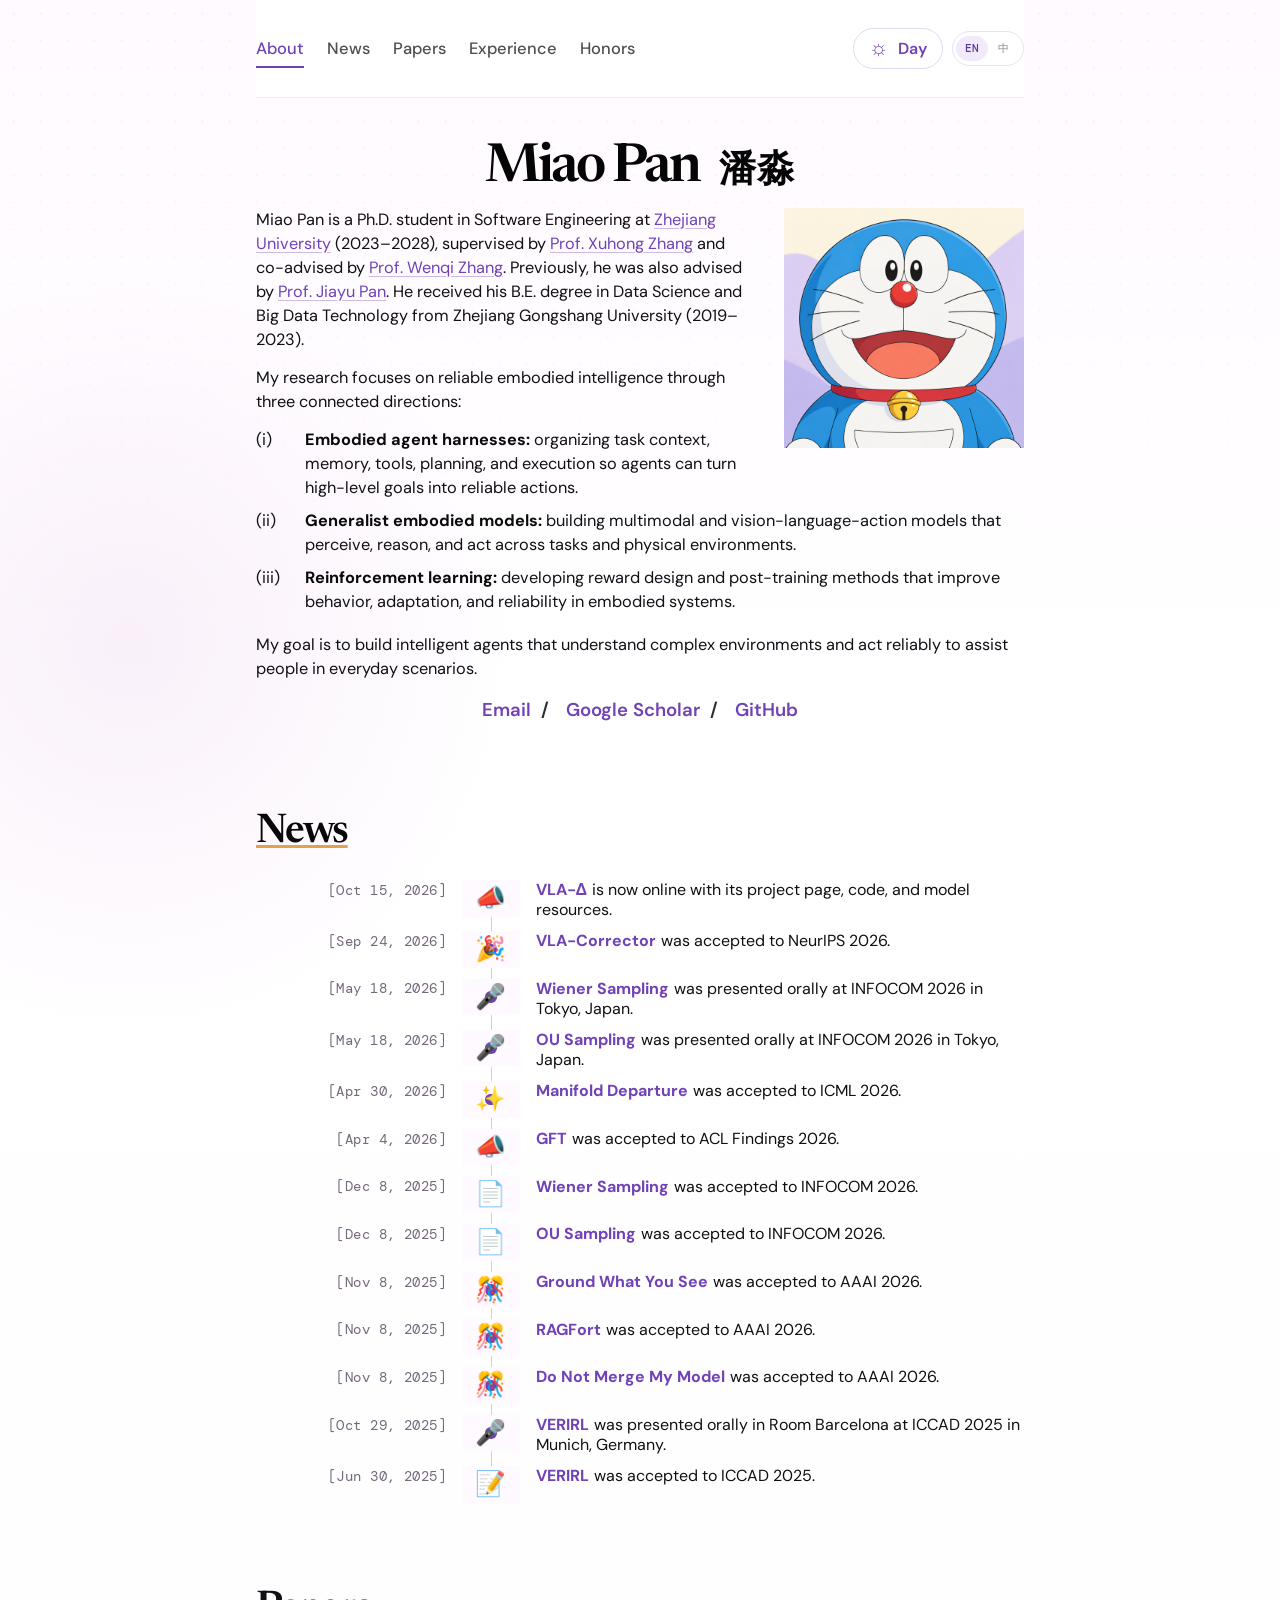
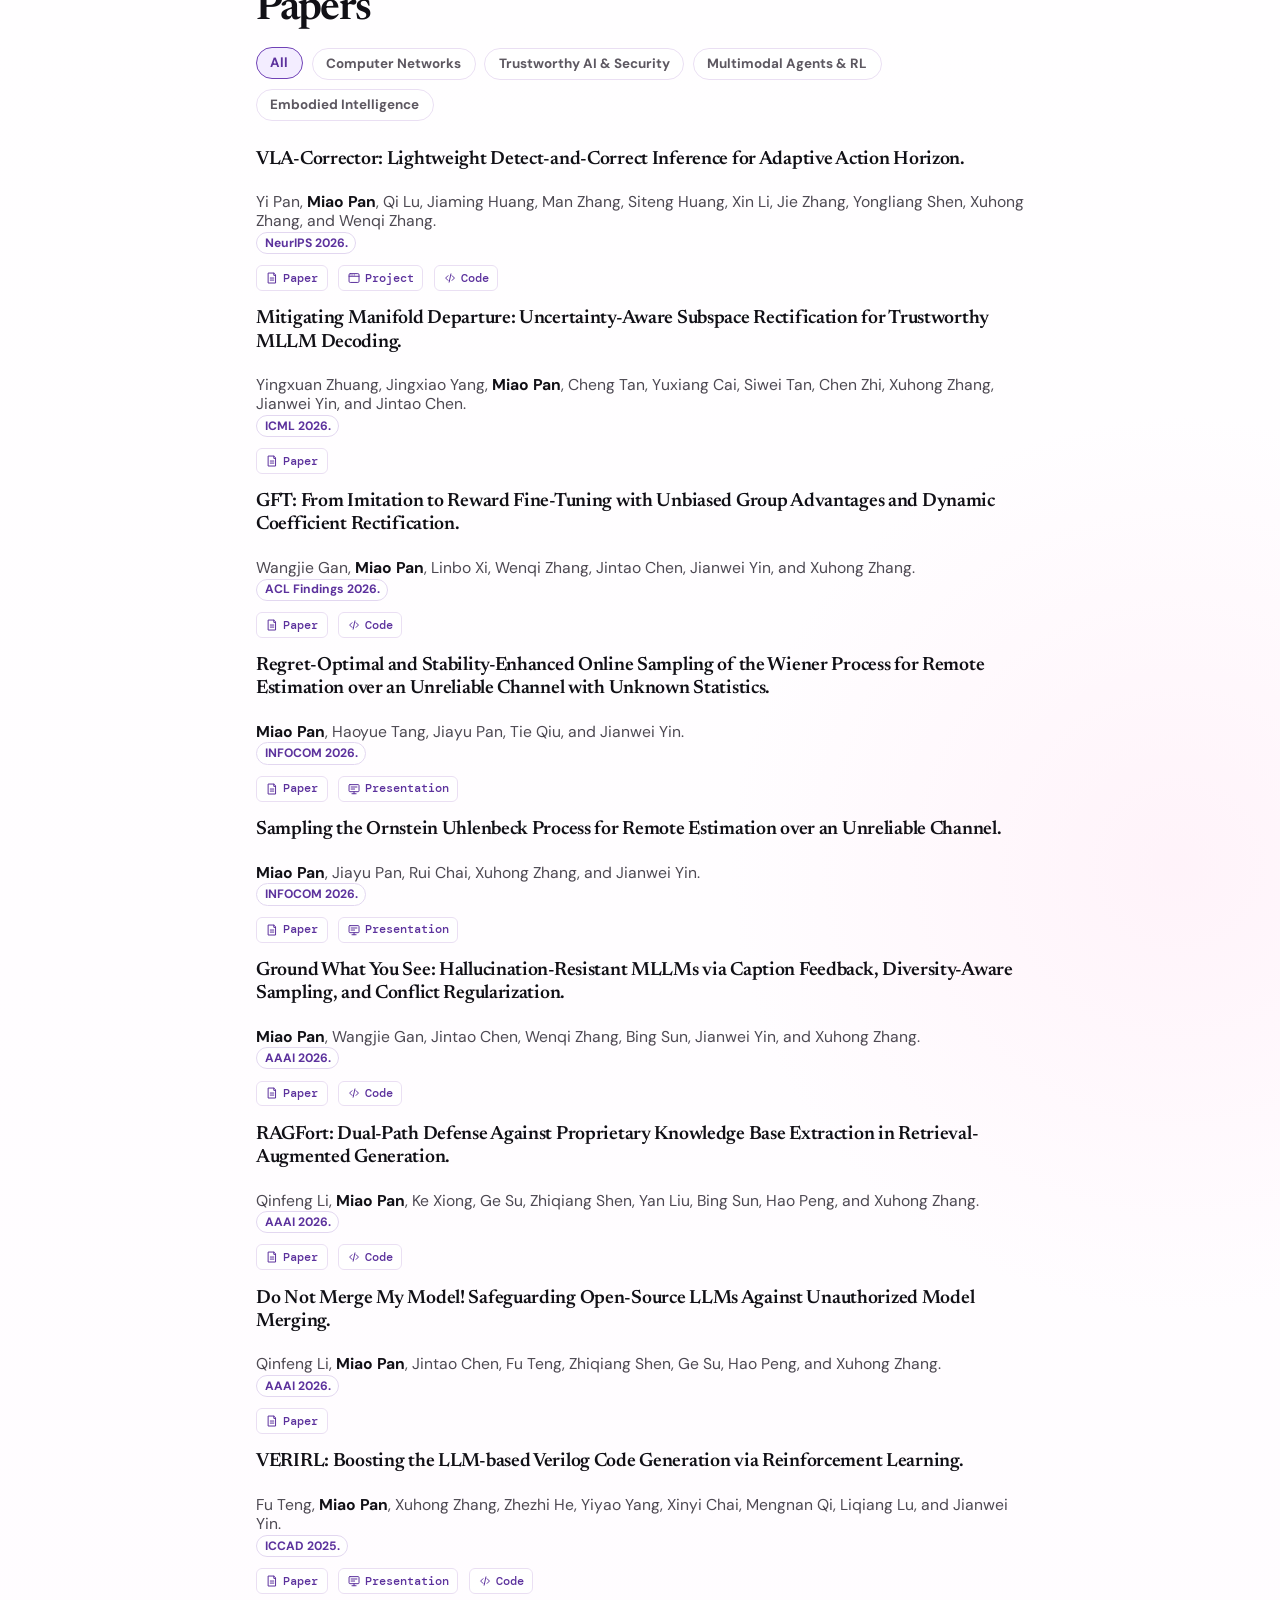
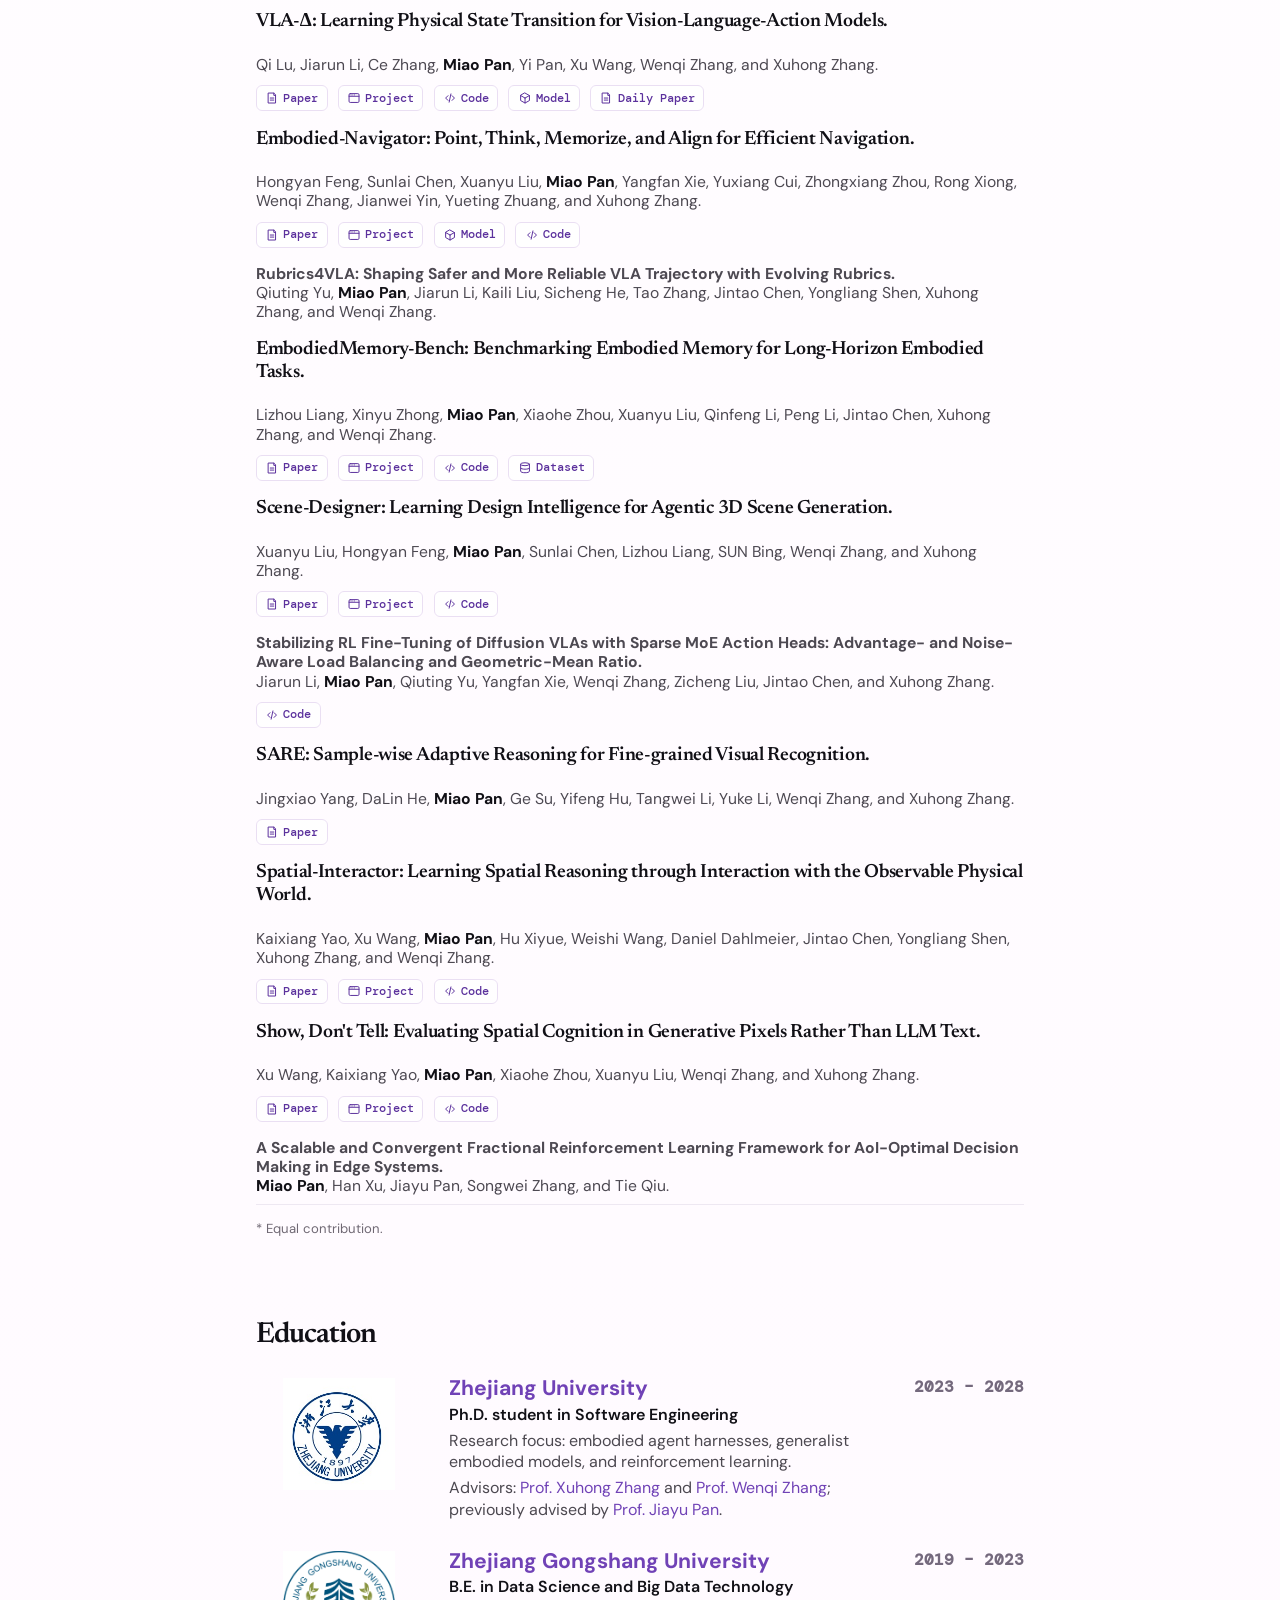
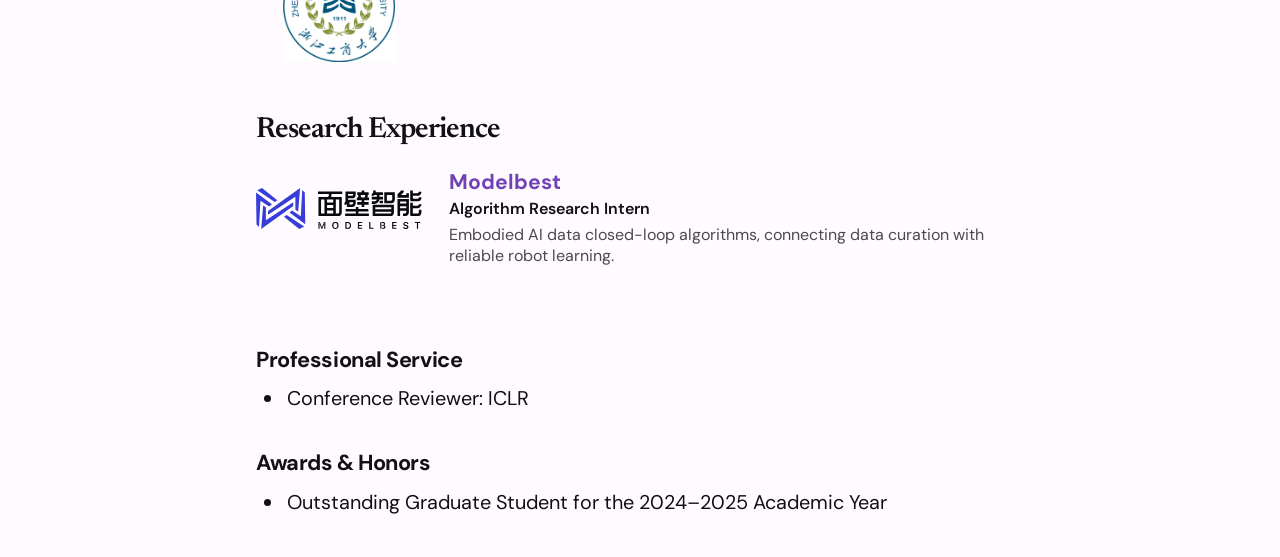
==== version2/index.html @ 7a609b55 "Refine CV and paper metadata layout" ====
<!doctype html>
<html lang="en">

<head>
    <meta charset="utf-8">
    <meta name="viewport" content="width=device-width, initial-scale=1">
    <meta name="description" content="Academic homepage of Miao Pan, Ph.D. student at Zhejiang University.">
    <meta name="author" content="Miao Pan">
    <meta name="theme-color" content="#fffaff">
    <title>Miao Pan · 潘淼</title>
    <link rel="icon" type="image/x-icon" href="static/assets/favicon.ico">
    <link rel="preconnect" href="https://fonts.googleapis.com">
    <link rel="preconnect" href="https://fonts.gstatic.com" crossorigin>
    <link href="https://fonts.googleapis.com/css2?family=DM+Mono:wght@400;500&family=DM+Sans:wght@400;500;600;700&family=Newsreader:opsz,wght@6..72,500;6..72,600;6..72,700&display=swap" rel="stylesheet">
    <link rel="stylesheet" href="static/css/site.css?v=cv20261023w">
    <script defer src="static/js/marked.min.js?v=cv20261023w"></script>
    <script defer src="static/js/site.js?v=cv20261023w"></script>
</head>

<body>
    <svg class="icon-sprite" aria-hidden="true" focusable="false">
        <symbol id="icon-code" viewBox="0 0 24 24"><path d="m8.5 8-4 4 4 4M15.5 8l4 4-4 4M13.5 5l-3 14" /></symbol>
        <symbol id="icon-project" viewBox="0 0 24 24"><rect x="3.5" y="4.5" width="17" height="15" rx="2" /><path d="M3.5 9h17M7 6.75h.01M10 6.75h.01M13 6.75h.01" /></symbol>
        <symbol id="icon-paper" viewBox="0 0 24 24"><path d="M6 3.5h9l3 3v14H6zM15 3.5v4h3M9 12h6M9 15.5h6" /></symbol>
        <symbol id="icon-presentation" viewBox="0 0 24 24"><rect x="3.5" y="4.5" width="17" height="12" rx="1.5" /><path d="M12 16.5v3.5M8.5 20h7M7 8.5h10M7 12h6" /></symbol>
        <symbol id="icon-model" viewBox="0 0 24 24"><path d="m12 3.5 7.5 4.25v8.5L12 20.5l-7.5-4.25v-8.5zM12 12l7.5-4.25M12 12 4.5 7.75M12 12v8.5" /></symbol>
        <symbol id="icon-dataset" viewBox="0 0 24 24"><ellipse cx="12" cy="5.5" rx="7.5" ry="2.5" /><path d="M4.5 5.5v6c0 1.38 3.36 2.5 7.5 2.5s7.5-1.12 7.5-2.5v-6M4.5 11.5v6c0 1.38 3.36 2.5 7.5 2.5s7.5-1.12 7.5-2.5v-6" /></symbol>
    </svg>

    <div class="snowfall" aria-hidden="true">
        <span class="snowflake snowflake-a">✦</span><span class="snowflake snowflake-b">❄</span>
        <span class="snowflake snowflake-c">·</span><span class="snowflake snowflake-d">✧</span>
        <span class="snowflake snowflake-e">❅</span><span class="snowflake snowflake-f">·</span>
        <span class="snowflake snowflake-g">✦</span><span class="snowflake snowflake-h">❄</span>
        <span class="snowflake snowflake-i">·</span><span class="snowflake snowflake-j">✧</span>
        <span class="snowflake snowflake-k">❅</span><span class="snowflake snowflake-l">·</span>
        <span class="snowflake snowflake-m">✦</span><span class="snowflake snowflake-n">❄</span>
    </div>

    <a class="skip-link" href="#main-content" data-i18n="skip-to-content">Skip to content</a>

    <header class="site-header">
        <nav class="top-nav" aria-label="Sections">
            <a class="nav-link is-active" href="#home"><span data-i18n="nav-about">About</span></a>
            <a class="nav-link" href="#news"><span data-i18n="nav-news">Updates</span></a>
            <a class="nav-link" href="#publications"><span data-i18n="nav-publications">Papers</span></a>
            <a class="nav-link" href="#experience"><span data-i18n="nav-experience">Experience</span></a>
            <a class="nav-link" href="#awards"><span data-i18n="nav-awards">Honors</span></a>
        </nav>
        <div class="header-tools">
            <button class="day-toggle" type="button" aria-label="Day mode">
                <span class="day-toggle-icon" aria-hidden="true">☼</span>
                <span data-i18n="day-mode" data-theme-label>Day</span>
            </button>
            <div class="language-switcher" role="group" aria-label="Language" data-i18n-aria-label="language-switcher">
                <button class="language-option is-active" type="button" data-language="en" aria-pressed="true" data-i18n="language-en">EN</button>
                <button class="language-option" type="button" data-language="zh" aria-pressed="false" data-i18n="language-zh">中</button>
            </div>
        </div>
    </header>

    <main id="main-content" class="page">
        <section id="home" class="profile-hero content-section">
            <h1 class="profile-title">Miao Pan <span>潘淼</span></h1>
            <figure class="profile-portrait">
                <img src="static/assets/img/avatar-doraemon.png?v=4cafb51" alt="Doraemon avatar" data-i18n-alt="avatar-alt">
            </figure>
            <div class="profile-copy">
                <p class="eyebrow" data-i18n="kicker-profile">Profile</p>
                <p class="profile-role" data-i18n="profile-role">Ph.D. student · Zhejiang University</p>
                <div class="profile-bio markdown-body" id="home-md" aria-live="polite"></div>
            </div>
            <div class="profile-links" aria-label="Contact links">
                <a href="mailto:22351015@zju.edu.cn"><span class="link-icon" aria-hidden="true">@</span><span>Email</span></a>
                <a href="https://scholar.google.com/citations?user=NDzhBaUAAAAJ" target="_blank" rel="noreferrer"><span class="link-icon" aria-hidden="true">↗</span><span>Google Scholar</span></a>
                <a href="https://github.com/pm1255" target="_blank" rel="noreferrer"><span class="link-icon" aria-hidden="true">⌘</span><span>GitHub</span></a>
            </div>
        </section>

        <section id="news" class="content-section news-section">
            <div class="section-heading-row">
                <div><p class="eyebrow" data-i18n="news-kicker">Conference decisions</p><h2 data-i18n="news-title">News</h2></div>
            </div>
            <ul class="news-list">
                <li><time datetime="2026-10-15" data-i18n="date-1">Oct 15, 2026</time><span class="news-marker" aria-hidden="true">📣</span><div class="news-event"><strong>VLA-Δ</strong><p class="news-detail" data-i18n="update-1">is now online with its project page, code, and model resources.</p></div></li>
                <li><time datetime="2026-09-24" data-i18n="date-2">Sep 24, 2026</time><span class="news-marker" aria-hidden="true">🎉</span><div class="news-event"><strong>VLA-Corrector</strong><p class="news-detail" data-i18n="update-2">was accepted to NeurIPS 2026.</p></div></li>
                <li><time datetime="2026-05-18" data-i18n="date-3">May 18, 2026</time><span class="news-marker" aria-hidden="true">🎤</span><div class="news-event"><strong>Wiener Sampling</strong><p class="news-detail" data-i18n="update-3">was presented orally at INFOCOM 2026 in Tokyo, Japan.</p></div></li>
                <li><time datetime="2026-05-18" data-i18n="date-4">May 18, 2026</time><span class="news-marker" aria-hidden="true">🎤</span><div class="news-event"><strong>OU Sampling</strong><p class="news-detail" data-i18n="update-4">was presented orally at INFOCOM 2026 in Tokyo, Japan.</p></div></li>
                <li><time datetime="2026-04-30" data-i18n="date-5">Apr 30, 2026</time><span class="news-marker" aria-hidden="true">✨</span><div class="news-event"><strong>Manifold Departure</strong><p class="news-detail" data-i18n="update-5">was accepted to ICML 2026.</p></div></li>
                <li><time datetime="2026-04-04" data-i18n="date-6">Apr 4, 2026</time><span class="news-marker" aria-hidden="true">📣</span><div class="news-event"><strong>GFT</strong><p class="news-detail" data-i18n="update-6">was accepted to ACL Findings 2026.</p></div></li>
                <li><time datetime="2025-12-08" data-i18n="date-7">Dec 8, 2025</time><span class="news-marker" aria-hidden="true">📄</span><div class="news-event"><strong>Wiener Sampling</strong><p class="news-detail" data-i18n="update-7">was accepted to INFOCOM 2026.</p></div></li>
                <li><time datetime="2025-12-08" data-i18n="date-8">Dec 8, 2025</time><span class="news-marker" aria-hidden="true">📄</span><div class="news-event"><strong>OU Sampling</strong><p class="news-detail" data-i18n="update-8">was accepted to INFOCOM 2026.</p></div></li>
                <li><time datetime="2025-11-08" data-i18n="date-9">Nov 8, 2025</time><span class="news-marker" aria-hidden="true">🎊</span><div class="news-event"><strong>Ground What You See</strong><p class="news-detail" data-i18n="update-9">was accepted to AAAI 2026.</p></div></li>
                <li><time datetime="2025-11-08" data-i18n="date-10">Nov 8, 2025</time><span class="news-marker" aria-hidden="true">🎊</span><div class="news-event"><strong>RAGFort</strong><p class="news-detail" data-i18n="update-10">was accepted to AAAI 2026.</p></div></li>
                <li><time datetime="2025-11-08" data-i18n="date-11">Nov 8, 2025</time><span class="news-marker" aria-hidden="true">🎊</span><div class="news-event"><strong>Do Not Merge My Model</strong><p class="news-detail" data-i18n="update-11">was accepted to AAAI 2026.</p></div></li>
                <li><time datetime="2025-10-29" data-i18n="date-12">Oct 29, 2025</time><span class="news-marker" aria-hidden="true">🎤</span><div class="news-event"><strong>VERIRL</strong><p class="news-detail" data-i18n="update-12">was presented orally in Room Barcelona at ICCAD 2025 in Munich, Germany.</p></div></li>
                <li><time datetime="2025-06-30" data-i18n="date-13">Jun 30, 2025</time><span class="news-marker" aria-hidden="true">📝</span><div class="news-event"><strong>VERIRL</strong><p class="news-detail" data-i18n="update-13">was accepted to ICCAD 2025.</p></div></li>
            </ul>
        </section>

        <section id="publications" class="content-section papers-section">
            <div class="section-heading-row">
                <div><h2 data-i18n="publications-title">Papers</h2></div>
            </div>
            <div class="paper-filter-bar" role="toolbar" aria-label="Paper topics" data-i18n-aria-label="paper-filter-bar">
                <div class="paper-filter-list">
                    <button class="paper-filter is-active" type="button" data-paper-filter="all" aria-pressed="true" data-i18n="paper-filter-all">All</button>
                    <button class="paper-filter" type="button" data-paper-filter="networks" aria-pressed="false" data-i18n="paper-filter-networks">Computer Networks</button>
                    <button class="paper-filter" type="button" data-paper-filter="trust" aria-pressed="false" data-i18n="paper-filter-trust">Trustworthy AI &amp; Security</button>
                    <button class="paper-filter" type="button" data-paper-filter="agents" aria-pressed="false" data-i18n="paper-filter-agents">Multimodal Agents &amp; RL</button>
                    <button class="paper-filter" type="button" data-paper-filter="embodied" aria-pressed="false" data-i18n="paper-filter-embodied">Embodied Intelligence</button>
                </div>
            </div>
            <div class="markdown-body paper-stream" id="papers-md" aria-live="polite"></div>
        </section>

        <section id="experience" class="content-section cv-section cv-section-experience">
            <div class="markdown-body" id="internship-md" aria-live="polite"></div>
        </section>

        <section id="awards" class="content-section cv-section cv-section-awards">
            <div class="markdown-body" id="awards-md" aria-live="polite"></div>
        </section>
    </main>
</body>

</html>
---- version2/static/css/site.css ----
:root {
    --paper: #ffffff;
    --paper-soft: #f5faff;
    --ice: #eaf5ff;
    --ice-deep: #d9edff;
    --ink: #1f344b;
    --muted: #667b92;
    --faint: #8da2b8;
    --line: #d6e7f5;
    --accent: #1871c9;
    --accent-dark: #0c4d8d;
    --accent-soft: #e5f2ff;
    --warm: #ec9a43;
    --shadow: 0 18px 52px rgba(28, 88, 142, .11);
    --radius: 18px;
    color-scheme: light;
}

* {
    box-sizing: border-box;
}

html {
    scroll-behavior: smooth;
    background: var(--paper-soft);
}

body {
    position: relative;
    min-width: 320px;
    margin: 0;
    overflow-x: hidden;
    color: var(--ink);
    background:
        radial-gradient(circle at 88% 2%, rgba(160, 216, 255, .40), transparent 25rem),
        radial-gradient(circle at 5% 38%, rgba(214, 239, 255, .45), transparent 28rem),
        linear-gradient(180deg, #f7fcff 0%, #ffffff 36rem, #f7fbff 100%);
    font-family: "DM Sans", -apple-system, BlinkMacSystemFont, "Segoe UI", sans-serif;
    line-height: 1.65;
}

body::before {
    position: fixed;
    z-index: 0;
    inset: 0;
    pointer-events: none;
    content: "";
    opacity: .22;
    background-image: linear-gradient(rgba(35, 108, 169, .05) 1px, transparent 1px), linear-gradient(90deg, rgba(35, 108, 169, .05) 1px, transparent 1px);
    background-size: 42px 42px;
    mask-image: linear-gradient(to bottom, rgba(0, 0, 0, .55), transparent 72%);
}

a {
    color: inherit;
    text-decoration: none;
}

a:focus-visible,
button:focus-visible {
    outline: 3px solid rgba(24, 113, 201, .38);
    outline-offset: 4px;
}

button {
    font: inherit;
}

.icon-sprite {
    position: absolute;
    width: 0;
    height: 0;
    overflow: hidden;
}

.skip-link {
    position: fixed;
    z-index: 100;
    top: 1rem;
    left: 1rem;
    padding: .55rem .8rem;
    color: #fff;
    background: var(--accent-dark);
    border-radius: 8px;
    transform: translateY(-180%);
    transition: transform .2s ease;
}

.skip-link:focus {
    transform: translateY(0);
}

.site-header,
.page,
.site-footer {
    position: relative;
    z-index: 1;
    width: min(100% - 3rem, 1120px);
    margin-inline: auto;
}

.site-header {
    display: grid;
    grid-template-columns: auto 1fr auto;
    align-items: center;
    gap: 2rem;
    min-height: 76px;
    border-bottom: 1px solid rgba(170, 202, 226, .72);
}

.brand {
    color: var(--ink);
    font-family: Newsreader, Georgia, serif;
    font-size: 1.55rem;
    font-weight: 700;
    letter-spacing: -.035em;
    white-space: nowrap;
}

.brand span {
    margin-left: .18rem;
    color: var(--accent);
    font-family: "DM Sans", sans-serif;
    font-size: .75rem;
    font-weight: 600;
    letter-spacing: .12em;
}

.top-nav {
    display: flex;
    justify-content: center;
    align-items: center;
    gap: clamp(.85rem, 2vw, 1.7rem);
}

.nav-link {
    position: relative;
    padding: .45rem 0;
    color: var(--muted);
    font-size: .76rem;
    font-weight: 700;
    letter-spacing: .11em;
    text-transform: uppercase;
    transition: color .2s ease;
}

.nav-link::after {
    position: absolute;
    right: 0;
    bottom: 0;
    left: 0;
    height: 2px;
    content: "";
    background: var(--accent);
    transform: scaleX(0);
    transform-origin: center;
    transition: transform .2s ease;
}

.nav-link:hover,
.nav-link.is-active {
    color: var(--accent-dark);
}

.nav-link.is-active::after,
.nav-link:hover::after {
    transform: scaleX(1);
}

.header-tools {
    display: flex;
    justify-content: flex-end;
}

.language-switcher {
    display: inline-flex;
    padding: .2rem;
    border: 1px solid var(--line);
    border-radius: 999px;
    background: rgba(255, 255, 255, .7);
}

.language-option {
    min-width: 2rem;
    padding: .25rem .42rem;
    color: var(--faint);
    border: 0;
    border-radius: 999px;
    background: transparent;
    cursor: pointer;
    font-family: "DM Mono", monospace;
    font-size: .68rem;
    font-weight: 500;
    transition: color .2s ease, background .2s ease;
}

.language-option.is-active,
.language-option:hover {
    color: var(--accent-dark);
    background: var(--accent-soft);
}

.content-section {
    padding: 5.5rem 0;
    border-bottom: 1px solid var(--line);
    scroll-margin-top: 4.8rem;
}

.profile-hero {
    display: grid;
    grid-template-columns: minmax(0, 1fr) 290px;
    align-items: center;
    gap: clamp(3rem, 8vw, 7.5rem);
    min-height: 570px;
    padding-top: 6.8rem;
}

.profile-copy {
    max-width: 680px;
}

.eyebrow {
    margin: 0 0 .9rem;
    color: var(--accent);
    font-family: "DM Mono", monospace;
    font-size: .72rem;
    font-weight: 500;
    letter-spacing: .17em;
    text-transform: uppercase;
}

.profile-copy h1 {
    margin: 0;
    color: var(--ink);
    font-family: Newsreader, Georgia, serif;
    font-size: clamp(2.25rem, 4.4vw, 3.2rem);
    font-weight: 600;
    letter-spacing: -.065em;
    line-height: .96;
    white-space: nowrap;
}

.profile-copy h1 span {
    display: inline-block;
    margin-left: .4rem;
    color: var(--accent);
    font-family: "DM Sans", sans-serif;
    font-size: .4em;
    font-weight: 600;
    letter-spacing: .03em;
    vertical-align: middle;
}

.profile-role {
    margin: 1.35rem 0 1rem;
    color: var(--accent-dark);
    font-size: 1.02rem;
    font-weight: 700;
}

.profile-bio {
    max-width: 650px;
    color: var(--muted);
    font-size: 1rem;
}

.profile-bio p {
    margin: 0;
}

.profile-bio a {
    color: var(--accent);
    text-decoration: underline;
    text-decoration-color: rgba(24, 113, 201, .28);
    text-underline-offset: 3px;
}

.profile-links {
    display: flex;
    flex-wrap: wrap;
    gap: .55rem .7rem;
    margin-top: 1.6rem;
}

.profile-links a {
    display: inline-flex;
    align-items: center;
    gap: .42rem;
    padding: .46rem .76rem;
    color: var(--accent-dark);
    border: 1px solid var(--line);
    border-radius: 999px;
    background: rgba(255, 255, 255, .8);
    font-size: .78rem;
    font-weight: 700;
    transition: border-color .2s ease, background .2s ease, transform .2s ease;
}

.profile-links a:hover {
    border-color: #9bc7e9;
    background: var(--accent-soft);
    transform: translateY(-2px);
}

.link-icon {
    display: inline-grid;
    width: 1.15rem;
    height: 1.15rem;
    place-items: center;
    color: var(--accent);
    border-radius: 50%;
    background: var(--ice);
    font-family: "DM Mono", monospace;
    font-size: .64rem;
}

.research-tags {
    display: flex;
    flex-wrap: wrap;
    gap: .5rem;
    margin-top: 2.2rem;
}

.research-tags span {
    padding: .32rem .62rem;
    color: var(--muted);
    border-left: 2px solid #a9d5f4;
    font-size: .74rem;
}

.profile-portrait {
    position: relative;
    width: 100%;
    max-width: 290px;
    margin: 0;
    padding: .8rem;
    border: 1px solid #b9d8ee;
    border-radius: 50% 50% 44% 56% / 54% 45% 55% 46%;
    background: linear-gradient(145deg, rgba(255, 255, 255, .95), rgba(221, 241, 255, .9));
    box-shadow: var(--shadow);
    transform: rotate(2deg);
}

.profile-portrait img {
    display: block;
    width: 100%;
    aspect-ratio: 1;
    object-fit: cover;
    border-radius: 50% 50% 44% 56% / 54% 45% 55% 46%;
    filter: saturate(.9) contrast(1.02);
    transform: rotate(-2deg);
}

.profile-portrait figcaption {
    position: absolute;
    right: 1.1rem;
    bottom: .8rem;
    left: 1.1rem;
    display: flex;
    justify-content: space-between;
    padding: .35rem .55rem;
    color: var(--accent-dark);
    border: 1px solid rgba(181, 215, 239, .8);
    border-radius: 999px;
    background: rgba(255, 255, 255, .82);
    font-family: "DM Mono", monospace;
    font-size: .62rem;
    transform: rotate(-2deg);
}

.profile-portrait figcaption span:last-child {
    color: var(--warm);
}

.section-heading-row {
    display: flex;
    align-items: flex-end;
    justify-content: space-between;
    gap: 2rem;
    margin-bottom: 2.4rem;
}

.section-heading-row h2 {
    margin: 0;
    color: var(--ink);
    font-family: Newsreader, Georgia, serif;
    font-size: clamp(2.2rem, 5vw, 3.35rem);
    font-weight: 600;
    letter-spacing: -.045em;
    line-height: 1;
}

.section-lede {
    max-width: 320px;
    margin: 0 0 .15rem;
    color: var(--muted);
    font-size: .9rem;
}

.news-list {
    max-width: 920px;
    margin: 0;
    padding: 0;
    list-style: none;
}

.news-list li {
    display: grid;
    grid-template-columns: 90px 1fr;
    gap: 1.4rem;
    padding: 1.15rem 0;
    border-top: 1px solid var(--line);
}

.news-list li:last-child {
    border-bottom: 1px solid var(--line);
}

.news-list time {
    color: var(--accent);
    font-family: "DM Mono", monospace;
    font-size: .73rem;
    letter-spacing: .1em;
}

.news-list strong {
    display: block;
    margin-bottom: .22rem;
    color: var(--accent-dark);
    font-size: .9rem;
}

.news-list p {
    max-width: 730px;
    margin: 0;
    color: var(--muted);
    font-size: .92rem;
}

.research-filters {
    display: flex;
    flex-wrap: wrap;
    gap: .5rem;
    margin: 0 0 2.2rem;
}

.research-filter {
    padding: .42rem .75rem;
    color: var(--muted);
    border: 1px solid var(--line);
    border-radius: 999px;
    background: rgba(255, 255, 255, .72);
    cursor: pointer;
    font-size: .76rem;
    font-weight: 700;
    transition: color .2s ease, background .2s ease, border-color .2s ease;
}

.research-filter:hover,
.research-filter[aria-pressed="true"] {
    color: #fff;
    border-color: var(--accent);
    background: var(--accent);
}

.paper-stream-label {
    display: flex;
    align-items: center;
    gap: .8rem;
    margin: 2rem 0 .5rem;
    color: var(--accent-dark);
    font-family: "DM Mono", monospace;
    font-size: .72rem;
    font-weight: 500;
    letter-spacing: .15em;
    text-transform: uppercase;
}

.paper-stream-label::after {
    flex: 1;
    height: 1px;
    content: "";
    background: var(--line);
}

.paper-subsection {
    margin-top: 3.2rem;
}

.markdown-body {
    color: var(--muted);
    font-size: .91rem;
}

.markdown-body a {
    color: var(--accent);
}

.markdown-body a:hover {
    color: var(--accent-dark);
}

.paper-category-heading {
    display: flex;
    align-items: center;
    gap: .55rem;
    margin: 2rem 0 .15rem;
    color: var(--ink);
    font-family: "DM Sans", sans-serif;
    font-size: .87rem;
    font-weight: 700;
    letter-spacing: .02em;
}

.paper-category-icon {
    display: inline-grid;
    width: 1.45rem;
    height: 1.45rem;
    place-items: center;
    color: var(--accent);
    border: 1px solid #abd2ef;
    border-radius: 50%;
    background: var(--accent-soft);
}

.paper-category-count {
    margin-left: .2rem;
    color: var(--faint);
    font-family: "DM Mono", monospace;
    font-size: .65rem;
    font-weight: 400;
}

.paper-stream ul {
    margin: 0;
    padding: 0;
    list-style: none;
}

.paper-stream li {
    position: relative;
    min-height: 106px;
    padding: 1.35rem 0 1.45rem 7.2rem;
    border-top: 1px solid var(--line);
}

.paper-stream li:last-child {
    border-bottom: 1px solid var(--line);
}

.paper-stream li::before {
    position: absolute;
    top: 1.35rem;
    left: 0;
    display: grid;
    width: 5.7rem;
    height: 4.45rem;
    place-items: center;
    color: rgba(24, 113, 201, .72);
    border: 1px solid #b5d9f1;
    border-radius: 12px;
    background:
        linear-gradient(135deg, rgba(255,255,255,.94), rgba(218,240,255,.9)),
        repeating-linear-gradient(-45deg, transparent 0 8px, rgba(24,113,201,.06) 8px 10px);
    content: "PAPER";
    font-family: "DM Mono", monospace;
    font-size: .6rem;
    letter-spacing: .12em;
}

.paper-stream li::before {
    display: none;
    content: none;
}

.paper-thumb {
    position: absolute;
    top: 1.35rem;
    left: 0;
    display: grid;
    width: 5.7rem;
    height: 4.45rem;
    overflow: hidden;
    place-items: center;
    border: 1px solid #b5d9f1;
    border-radius: 12px;
    background: linear-gradient(135deg, #fff, #d9efff);
}

.paper-thumb img {
    display: block;
    width: 100%;
    height: 100%;
    padding: .25rem;
    object-fit: contain;
    background: #fff;
}

.paper-thumb-fallback {
    position: absolute;
    inset: 0;
    display: grid;
    place-items: center;
    color: rgba(24, 113, 201, .72);
    font-family: "DM Mono", monospace;
    font-size: .6rem;
    letter-spacing: .12em;
}

.paper-thumb img + .paper-thumb-fallback {
    display: none;
}

.paper-thumb.is-fallback img {
    display: none;
}

.paper-thumb.is-fallback .paper-thumb-fallback {
    display: grid;
}

.paper-stream li > strong,
.paper-stream li > .paper-title-link {
    display: block;
    margin-bottom: .35rem;
    color: var(--ink);
    font-family: Newsreader, Georgia, serif;
    font-size: 1.2rem;
    font-weight: 600;
    letter-spacing: -.015em;
    line-height: 1.2;
}

.paper-stream li > .paper-title-link strong {
    color: inherit;
}

.paper-stream li > em {
    display: inline-block;
    margin-top: .28rem;
    color: var(--accent-dark);
    font-size: .82rem;
    font-style: normal;
    font-weight: 700;
}

.paper-stream li > br {
    line-height: .7;
}

.paper-stream .self-author {
    color: var(--accent-dark);
    font-weight: 700;
}

.paper-stream .action-link,
.project-links .action-link {
    display: inline-flex;
    align-items: center;
    gap: .25rem;
    margin: .7rem .38rem 0 0;
    padding: .28rem .52rem;
    color: var(--accent-dark);
    border: 1px solid #c3dfef;
    border-radius: 6px;
    background: rgba(245, 251, 255, .95);
    font-family: "DM Mono", monospace;
    font-size: .66rem;
    font-weight: 500;
    line-height: 1.2;
    transition: color .2s ease, background .2s ease, border-color .2s ease, transform .2s ease;
}

.paper-stream .action-link:hover,
.project-links .action-link:hover {
    color: #fff;
    border-color: var(--accent);
    background: var(--accent);
    transform: translateY(-1px);
}

.action-icon {
    width: .88rem;
    height: .88rem;
    flex: 0 0 auto;
    fill: none;
    stroke: currentColor;
    stroke-linecap: round;
    stroke-linejoin: round;
    stroke-width: 1.7;
}

.contribution-note {
    margin-top: 1rem;
    color: var(--faint);
    font-size: .75rem;
}

.project-grid {
    display: grid;
    grid-template-columns: repeat(3, minmax(0, 1fr));
    gap: 1rem;
}

.project-card {
    display: flex;
    min-height: 330px;
    flex-direction: column;
    padding: 1.3rem;
    border: 1px solid #cfe3f2;
    border-radius: var(--radius);
    background: rgba(255, 255, 255, .75);
    box-shadow: 0 8px 25px rgba(33, 101, 152, .05);
    transition: border-color .2s ease, transform .2s ease, box-shadow .2s ease;
}

.project-card:hover {
    border-color: #9fc8e7;
    box-shadow: var(--shadow);
    transform: translateY(-4px);
}

.project-card-featured {
    border-color: #9bc9ed;
    background: linear-gradient(160deg, #edf8ff 0%, #fff 72%);
}

.project-topline {
    display: flex;
    justify-content: space-between;
    align-items: center;
    color: var(--faint);
    font-family: "DM Mono", monospace;
    font-size: .66rem;
    letter-spacing: .1em;
    text-transform: uppercase;
}

.project-status {
    color: var(--accent);
}

.project-card h3 {
    margin: 2.25rem 0 .75rem;
    color: var(--ink);
    font-family: Newsreader, Georgia, serif;
    font-size: 1.8rem;
    font-weight: 600;
    letter-spacing: -.04em;
}

.project-card p {
    margin: 0;
    color: var(--muted);
    font-size: .84rem;
}

.project-links {
    display: flex;
    flex-wrap: wrap;
    gap: .32rem;
    margin-top: auto;
    padding-top: 1.45rem;
}

.project-links .action-link {
    margin: 0;
}

.open-source-note {
    margin: 1rem 0 0;
    color: var(--faint);
    font-size: .75rem;
}

.internship-entry {
    display: grid;
    grid-template-columns: 220px 1fr;
    align-items: center;
    gap: 2rem;
    padding: 1.2rem 0;
    border-top: 1px solid var(--line);
    border-bottom: 1px solid var(--line);
}

.internship-logo {
    display: flex;
    min-height: 70px;
    align-items: center;
    justify-content: center;
    padding: 1rem;
    border: 1px solid var(--line);
    border-radius: 14px;
    background: #fff;
}

.internship-logo img {
    max-width: 100%;
    height: auto;
}

.internship-details h4 {
    margin: 0;
    color: var(--ink);
    font-size: 1rem;
}

.internship-details h4 a {
    color: var(--accent-dark);
}

.internship-details p {
    margin: .35rem 0 0;
}

.internship-date {
    color: var(--accent);
    font-family: "DM Mono", monospace;
    font-size: .72rem;
}

#awards-md ul {
    margin: 0;
    padding: 0;
    list-style: none;
}

#awards-md li {
    position: relative;
    padding: 1rem 0 1rem 1.4rem;
    border-top: 1px solid var(--line);
    color: var(--muted);
}

#awards-md li::before {
    position: absolute;
    margin-left: -1.25rem;
    color: var(--warm);
    content: "✦";
}

.site-footer {
    padding: 2.2rem 0 3.5rem;
}

.footer-inner {
    display: flex;
    align-items: center;
    gap: .55rem;
    color: var(--faint);
    font-family: "DM Mono", monospace;
    font-size: .7rem;
}

.footer-inner strong {
    color: var(--accent-dark);
    font-family: "DM Sans", sans-serif;
    font-size: .8rem;
}

.snowfall {
    position: fixed;
    z-index: 0;
    inset: -2rem 0 0;
    overflow: hidden;
    pointer-events: none;
}

.snowflake {
    position: absolute;
    top: -2rem;
    color: rgba(91, 166, 219, .55);
    font-family: Georgia, serif;
    text-shadow: 0 0 12px rgba(142, 210, 251, .7);
    animation-name: snowfall;
    animation-timing-function: linear;
    animation-iteration-count: infinite;
}

.snowflake-a { left: 4%; font-size: 1rem; animation-delay: -3s; animation-duration: 15s; }
.snowflake-b { left: 12%; font-size: 1.35rem; animation-delay: -11s; animation-duration: 21s; opacity: .5; }
.snowflake-c { left: 20%; font-size: 1.6rem; animation-delay: -6s; animation-duration: 18s; opacity: .35; }
.snowflake-d { left: 29%; font-size: .9rem; animation-delay: -15s; animation-duration: 24s; }
.snowflake-e { left: 38%; font-size: 1.3rem; animation-delay: -8s; animation-duration: 17s; opacity: .45; }
.snowflake-f { left: 47%; font-size: 1.7rem; animation-delay: -20s; animation-duration: 26s; opacity: .3; }
.snowflake-g { left: 56%; font-size: .95rem; animation-delay: -2s; animation-duration: 19s; }
.snowflake-h { left: 64%; font-size: 1.4rem; animation-delay: -12s; animation-duration: 22s; opacity: .5; }
.snowflake-i { left: 71%; font-size: 1.8rem; animation-delay: -18s; animation-duration: 27s; opacity: .3; }
.snowflake-j { left: 78%; font-size: .85rem; animation-delay: -4s; animation-duration: 16s; }
.snowflake-k { left: 84%; font-size: 1.25rem; animation-delay: -10s; animation-duration: 23s; opacity: .5; }
.snowflake-l { left: 90%; font-size: 1.8rem; animation-delay: -21s; animation-duration: 25s; opacity: .28; }
.snowflake-m { left: 94%; font-size: .9rem; animation-delay: -7s; animation-duration: 20s; }
.snowflake-n { left: 27%; font-size: .7rem; animation-delay: -16s; animation-duration: 29s; opacity: .45; }

@keyframes snowfall {
    0% { transform: translate3d(0, -8vh, 0) rotate(0deg); }
    35% { transform: translate3d(22px, 34vh, 0) rotate(110deg); }
    70% { transform: translate3d(-18px, 70vh, 0) rotate(240deg); }
    100% { transform: translate3d(26px, 112vh, 0) rotate(360deg); }
}

@media (max-width: 900px) {
    .site-header {
        grid-template-columns: auto auto;
    }

    .top-nav {
        grid-column: 1 / -1;
        grid-row: 2;
        justify-content: flex-start;
        order: 3;
        overflow-x: auto;
        width: 100%;
        padding-bottom: .8rem;
    }

    .header-tools {
        grid-column: 2;
    }

    .profile-hero {
        grid-template-columns: minmax(0, 1fr) 225px;
        gap: 2rem;
    }

    .project-grid {
        grid-template-columns: 1fr 1fr;
    }

    .project-card-featured {
        grid-column: 1 / -1;
    }
}

@media (max-width: 680px) {
    .site-header,
    .page,
    .site-footer {
        width: min(100% - 2rem, 1120px);
    }

    .site-header {
        min-height: 68px;
        gap: 1rem;
    }

    .brand {
        font-size: 1.3rem;
    }

    .top-nav {
        gap: 1rem;
    }

    .nav-link {
        font-size: .67rem;
        letter-spacing: .08em;
    }

    .content-section {
        padding: 3.8rem 0;
    }

    .profile-hero {
        display: flex;
        min-height: auto;
        flex-direction: column-reverse;
        align-items: flex-start;
        gap: 2.4rem;
        padding-top: 4rem;
    }

    .profile-portrait {
        width: 190px;
        align-self: center;
    }

    .profile-copy h1 {
        font-size: clamp(2.2rem, 11vw, 2.9rem);
    }

    .section-heading-row {
        display: block;
        margin-bottom: 1.8rem;
    }

    .section-lede {
        max-width: none;
        margin-top: 1rem;
    }

    .news-list li {
        grid-template-columns: 60px 1fr;
        gap: .75rem;
    }

    .paper-stream li {
        padding-left: 0;
        padding-top: 5.9rem;
    }

    .paper-stream li::before {
        top: 1rem;
        width: 4.8rem;
        height: 3.8rem;
    }

    .paper-thumb {
        top: 1rem;
        width: 4.8rem;
        height: 3.8rem;
    }

    .paper-stream li > strong,
    .paper-stream li > .paper-title-link {
        font-size: 1.1rem;
    }

    .project-grid {
        grid-template-columns: 1fr;
    }

    .project-card-featured {
        grid-column: auto;
    }

    .project-card {
        min-height: 285px;
    }

    .internship-entry {
        grid-template-columns: 1fr;
        gap: 1rem;
    }

    .internship-logo {
        justify-content: flex-start;
    }

    .footer-inner {
        flex-wrap: wrap;
    }
}
@media (prefers-reduced-motion: reduce) {
    html {
        scroll-behavior: auto;
    }

    *,
    *::before,
    *::after {
        animation-duration: .01ms !important;
        animation-iteration-count: 1 !important;
        transition-duration: .01ms !important;
    }
}

/* Screenshot-inspired academic layout.  This block intentionally lives at the
   end so the presentation stays easy to tune without changing the content
   renderer above.  The rules use widely supported grid/flex primitives so the
   page keeps the same shape in Safari and Chromium. */
:root {
    --paper: #fffaff;
    --paper-soft: #fffaff;
    --ink: #111016;
    --muted: #222127;
    --faint: #77727d;
    --line: #eee8f2;
    --accent: #7042b6;
    --accent-dark: #5c329d;
    --accent-soft: #f1eafb;
    --warm: #c784b4;
}

html {
    background: var(--paper);
}

body {
    color: var(--ink);
    background:
        radial-gradient(circle at 10% 12%, rgba(241, 220, 242, .42), transparent 24rem),
        radial-gradient(circle at 92% 46%, rgba(255, 232, 244, .48), transparent 28rem),
        linear-gradient(180deg, #fffaff 0%, #fff 42rem, #fffaff 100%);
    -webkit-font-smoothing: antialiased;
    text-rendering: optimizeLegibility;
}

body::before {
    opacity: .45;
    background-image: radial-gradient(circle, rgba(124, 76, 171, .16) 1.1px, transparent 1.2px);
    background-size: 27px 27px;
    -webkit-mask-image: linear-gradient(to bottom, rgba(0, 0, 0, .72), transparent 88%);
    mask-image: linear-gradient(to bottom, rgba(0, 0, 0, .72), transparent 88%);
}

.site-header,
.page,
.site-footer {
    width: min(calc(100% - 8rem), 1620px);
}

.page {
    width: min(calc(100% - 8rem), 1540px);
}

.site-header {
    min-height: 98px;
    gap: 2.8rem;
    border-bottom-color: #f0ebf4;
    background: rgba(255, 255, 255, .84);
}

.brand {
    color: var(--accent);
    font-family: "DM Sans", -apple-system, BlinkMacSystemFont, "Segoe UI", sans-serif;
    font-size: 1.35rem;
    letter-spacing: -.03em;
}

.brand span {
    color: var(--accent);
}

.top-nav {
    justify-content: flex-end;
    gap: clamp(1.2rem, 2.2vw, 2.4rem);
}

.nav-link {
    padding: .35rem 0;
    color: #514e53;
    font-size: 1.03rem;
    font-weight: 500;
    letter-spacing: 0;
    text-transform: none;
}

.nav-link::after {
    height: 2px;
    background: var(--accent);
}

.nav-link:hover,
.nav-link.is-active {
    color: var(--accent);
}

.header-tools {
    align-items: center;
    gap: .55rem;
}

.day-toggle {
    display: inline-flex;
    align-items: center;
    gap: .55rem;
    padding: .55rem .95rem;
    color: var(--accent);
    border: 1px solid #e2d7f0;
    border-radius: 999px;
    background: rgba(255, 255, 255, .82);
    cursor: pointer;
    font-size: 1rem;
    font-weight: 600;
    line-height: 1;
}

.day-toggle:hover {
    background: var(--accent-soft);
}

.day-toggle-icon {
    font-size: 1.35rem;
    line-height: 1;
}

.language-switcher {
    border-color: #eadff3;
    background: rgba(255, 255, 255, .78);
}

.language-option {
    color: #8a8490;
}

.language-option.is-active,
.language-option:hover {
    color: var(--accent-dark);
    background: var(--accent-soft);
}

.profile-hero {
    display: grid;
    grid-template-columns: minmax(0, 1fr) 360px;
    align-items: start;
    gap: 2rem 4.5rem;
    min-height: 0;
    padding: 3.7rem 0 4.5rem;
}

.profile-title {
    grid-column: 1 / -1;
    margin: 0 0 .65rem;
    color: #050505;
    font-family: Newsreader, Georgia, "Times New Roman", serif;
    font-size: clamp(3rem, 5.2vw, 4.55rem);
    font-weight: 600;
    letter-spacing: -.055em;
    line-height: 1.05;
    text-align: center;
    white-space: nowrap;
}

.profile-title span {
    margin-left: .28em;
    font-family: "Noto Serif SC", "Songti SC", STSong, serif;
    font-size: .68em;
    letter-spacing: .03em;
}

.profile-copy {
    max-width: none;
}

.profile-copy > .eyebrow,
.profile-role {
    display: none;
}

.profile-bio {
    max-width: 1100px;
    color: #111016;
    font-size: clamp(1.22rem, 1.55vw, 1.78rem);
    line-height: 1.3;
}

.profile-bio p {
    margin: 0 0 1.05rem;
}

.profile-bio a {
    color: var(--accent);
    text-decoration-color: rgba(112, 66, 182, .35);
}

.profile-bio strong {
    color: #0a0a0b;
    font-weight: 700;
}

.profile-bio ol {
    margin: 1rem 0 1.15rem;
    padding: 0;
    list-style: none;
    counter-reset: research-direction;
}

.profile-bio ol > li {
    position: relative;
    margin: .7rem 0;
    padding-left: 3.55rem;
    counter-increment: research-direction;
}

.profile-bio ol > li::before {
    position: absolute;
    top: 0;
    left: 0;
    content: "(" counter(research-direction, lower-roman) ")";
    font-variant-numeric: tabular-nums;
}

.profile-portrait {
    width: 100%;
    max-width: 360px;
    margin: 0;
    padding: 0;
    border: 0;
    border-radius: 0;
    background: transparent;
    box-shadow: none;
    transform: none;
}

.profile-portrait img {
    display: block;
    width: 100%;
    height: auto;
    aspect-ratio: 1 / 1;
    object-fit: cover;
    border-radius: 0;
    filter: none;
    transform: none;
}

.profile-portrait figcaption,
.research-tags {
    display: none;
}

.profile-links {
    grid-column: 1 / -1;
    justify-content: center;
    gap: 0;
    margin-top: .15rem;
}

.profile-links a {
    padding: 0;
    color: var(--accent);
    border: 0;
    border-radius: 0;
    background: transparent;
    font-size: clamp(1.05rem, 1.45vw, 1.55rem);
    font-weight: 600;
}

.profile-links a:hover {
    color: var(--accent-dark);
    background: transparent;
    transform: none;
}

.profile-links a + a::before {
    margin: 0 .62rem;
    color: #2f2935;
    content: "/";
}

.link-icon {
    display: none;
}

.content-section {
    padding: 5rem 0;
    border-bottom-color: var(--line);
}

.section-heading-row h2 {
    color: #111016;
}

.eyebrow,
.paper-stream-label {
    color: var(--accent);
}

.news-list li,
.paper-stream li,
#awards-md li,
.internship-entry {
    border-color: var(--line);
}

.news-list time,
.news-list strong,
.paper-stream li > em,
.internship-details h4 a {
    color: var(--accent);
}

.project-card,
.research-filter,
.paper-stream .action-link,
.project-links .action-link {
    border-color: #eadff3;
    background: rgba(255, 255, 255, .8);
}

.project-card-featured {
    border-color: #d6c3ea;
    background: linear-gradient(160deg, #fbf5ff 0%, #fff 72%);
}

.snowflake {
    color: rgba(196, 119, 181, .33);
    text-shadow: 0 0 12px rgba(238, 178, 222, .52);
}

@media (max-width: 1180px) {
    .site-header,
    .page,
    .site-footer {
        width: min(calc(100% - 4rem), 1320px);
    }

    .profile-hero {
        gap: 2rem 3rem;
    }
}

@media (max-width: 900px) {
    .site-header,
    .page,
    .site-footer {
        width: min(calc(100% - 3rem), 1120px);
    }

    .site-header {
        min-height: 88px;
    }

    .top-nav {
        justify-content: flex-start;
    }

    .profile-hero {
        grid-template-columns: minmax(0, 1fr) 260px;
        gap: 1.8rem 2.3rem;
    }

    .profile-title {
        font-size: clamp(2.7rem, 7vw, 4rem);
    }

    .profile-bio {
        font-size: clamp(1.13rem, 2.2vw, 1.45rem);
    }
}

@media (max-width: 680px) {
    .site-header,
    .page,
    .site-footer {
        width: calc(100% - 2rem);
    }

    .site-header {
        min-height: 76px;
    }

    .header-tools {
        gap: .25rem;
    }

    .day-toggle {
        padding: .48rem .7rem;
        font-size: .82rem;
    }

    .day-toggle-icon {
        font-size: 1.1rem;
    }

    .profile-hero {
        display: grid;
        grid-template-columns: 1fr;
        gap: 2rem;
        padding: 2.6rem 0 3.4rem;
    }

    .profile-title {
        grid-column: 1;
        font-size: clamp(2.2rem, 10vw, 3.4rem);
        white-space: normal;
    }

    .profile-copy {
        grid-column: 1;
        grid-row: 3;
    }

    .profile-portrait {
        grid-column: 1;
        grid-row: 2;
        justify-self: center;
        width: min(72vw, 290px);
    }

    .profile-links {
        grid-column: 1;
        grid-row: 4;
        justify-content: flex-start;
        flex-wrap: wrap;
        row-gap: .35rem;
    }

    .profile-links a {
        font-size: 1.05rem;
    }

    .profile-links a + a::before {
        margin: 0 .42rem;
    }
}

@supports not (aspect-ratio: 1 / 1) {
    .profile-portrait img {
        height: 360px;
    }
}

/* News timeline */
.news-section .section-heading-row {
    margin-bottom: 2.2rem;
}

.news-section .section-heading-row .eyebrow {
    display: none;
}

.news-section .section-heading-row h2 {
    display: inline-block;
    color: #080709;
    font-size: clamp(2.8rem, 5vw, 4.2rem);
    text-decoration: underline;
    text-decoration-color: #e2a24c;
    text-decoration-thickness: .16rem;
    text-underline-offset: .18rem;
}

.news-list {
    position: relative;
    max-width: 1320px;
    margin: 0;
    padding: .25rem 0;
}

.news-list::before {
    position: absolute;
    top: 1.4rem;
    bottom: 1.4rem;
    left: calc(190px + 2.8rem);
    width: 1px;
    content: "";
    background: #d9c9e7;
}

.news-list li {
    display: grid;
    grid-template-columns: 190px 3.6rem minmax(0, 1fr);
    align-items: start;
    gap: 1rem;
    min-height: 4.2rem;
    padding: 1.15rem 0;
    border: 0;
}

.news-list li:last-child {
    border-bottom: 0;
}

.news-list time {
    padding-top: .12rem;
    color: #74697d;
    font-family: "DM Mono", monospace;
    font-size: clamp(.72rem, 1.1vw, 1rem);
    letter-spacing: .03em;
    line-height: 1.5;
    text-align: right;
    white-space: nowrap;
}

.news-list time::before {
    content: "[";
}

.news-list time::after {
    content: "]";
}

.news-marker {
    position: relative;
    z-index: 1;
    display: grid;
    width: 3.6rem;
    min-height: 2.3rem;
    place-items: center;
    background: var(--paper);
    font-size: 1.55rem;
    line-height: 1;
}

.news-marker::before {
    position: absolute;
    z-index: -1;
    width: .72rem;
    height: .72rem;
    content: "";
    border-radius: 50%;
    background: var(--accent);
    box-shadow: 0 0 0 .28rem var(--paper);
}

.news-event {
    max-width: 1110px;
    padding-top: .02rem;
    color: #101014;
    font-size: clamp(1.05rem, 1.45vw, 1.5rem);
    line-height: 1.42;
}

.news-event strong {
    display: inline;
    margin: 0;
    margin-right: .32em;
    color: var(--accent);
    font-size: inherit;
    font-weight: 700;
}

.news-event p {
    display: inline;
    margin: 0;
    color: #101014;
    font-size: inherit;
    line-height: inherit;
}

@media (max-width: 680px) {
    .news-list::before {
        left: calc(90px + 2rem);
    }

    .news-list li {
        grid-template-columns: 90px 2.6rem minmax(0, 1fr);
        gap: .55rem;
        padding: 1rem 0;
    }

    .news-list time {
        font-size: .64rem;
        letter-spacing: 0;
    }

    .news-marker {
        width: 2.6rem;
        font-size: 1.28rem;
    }

    .news-event {
        font-size: 1rem;
    }
}

/* Education, research experience, and service use the same editorial CV
   rhythm as the reference page: an institution mark, a concise description,
   and a right-aligned date. */
.cv-section .section-heading-row {
    margin-bottom: 2.6rem;
}

.cv-section .section-heading-row .eyebrow {
    display: none;
}

.cv-section .section-heading-row h2 {
    display: inline-block;
    color: #080709;
    font-size: clamp(2.55rem, 4.6vw, 4.05rem);
    text-decoration: underline;
    text-decoration-color: #e2a24c;
    text-decoration-thickness: .16rem;
    text-underline-offset: .18rem;
}

.cv-section .markdown-body {
    color: #111016;
    font-size: clamp(1rem, 1.18vw, 1.22rem);
    line-height: 1.48;
}

.cv-subheading {
    margin: 0 0 1rem;
    color: #111016;
    font-family: "DM Sans", -apple-system, BlinkMacSystemFont, "Segoe UI", sans-serif;
    font-size: clamp(1.25rem, 1.7vw, 1.6rem);
    font-weight: 700;
    letter-spacing: -.02em;
}

.cv-subheading:not(:first-child) {
    margin-top: 3.15rem;
}

.cv-list {
    display: grid;
    margin: 0;
}

.cv-entry {
    display: grid;
    grid-template-columns: 180px minmax(0, 1fr) 190px;
    align-items: start;
    gap: clamp(1.2rem, 3vw, 2.8rem);
    padding: 1.55rem 0;
    border-top: 1px solid var(--line);
}

.cv-entry:last-child {
    border-bottom: 1px solid var(--line);
}

.cv-mark {
    display: flex;
    width: 166px;
    min-height: 76px;
    align-items: center;
    justify-content: center;
    padding: .75rem;
    color: var(--accent);
    border: 1px solid #eadff3;
    border-radius: 10px;
    background: rgba(255, 255, 255, .82);
    font-family: Newsreader, Georgia, serif;
    font-size: 1.55rem;
    font-weight: 700;
    letter-spacing: .04em;
    line-height: 1;
}

.cv-mark-zjsu {
    color: #514e53;
    font-family: "DM Sans", -apple-system, BlinkMacSystemFont, "Segoe UI", sans-serif;
    font-size: 1.25rem;
    letter-spacing: .08em;
}

.cv-mark-modelbest {
    padding: .75rem .5rem;
}

.cv-mark-modelbest img {
    display: block;
    width: 100%;
    height: auto;
}

.cv-body h4 {
    margin: 0;
    color: var(--accent);
    font-family: "DM Sans", -apple-system, BlinkMacSystemFont, "Segoe UI", sans-serif;
    font-size: clamp(1.2rem, 1.65vw, 1.5rem);
    font-weight: 700;
    line-height: 1.25;
}

.cv-body h4 a {
    color: inherit;
}

.cv-body h4 a:hover {
    color: var(--accent-dark);
}

.cv-role {
    margin: .42rem 0 0;
    color: #111016;
    font-weight: 600;
}

.cv-detail {
    margin: .45rem 0 0;
    color: #4c4850;
}

.cv-date {
    margin: .08rem 0 0;
    color: #74697d;
    font-family: "DM Mono", monospace;
    font-size: .84em;
    line-height: 1.45;
    text-align: right;
    white-space: nowrap;
}

.cv-section #awards-md .service-list {
    margin: 0;
    padding: 0 0 0 1.75rem;
    list-style: disc;
}

.cv-section #awards-md .service-list li {
    padding: .3rem 0 .3rem .2rem;
    border: 0;
    color: #111016;
    font-size: clamp(1.05rem, 1.55vw, 1.45rem);
    line-height: 1.5;
}

.cv-section #awards-md .service-list li::before {
    display: none;
    content: none;
}

@media (max-width: 820px) {
    .cv-entry {
        grid-template-columns: 130px minmax(0, 1fr) 145px;
        gap: 1.1rem;
    }

    .cv-mark {
        width: 126px;
        min-height: 66px;
        font-size: 1.25rem;
    }

    .cv-mark-modelbest {
        padding-inline: .35rem;
    }
}

@media (max-width: 680px) {
    .cv-section .section-heading-row h2 {
        font-size: clamp(2.35rem, 10vw, 3.35rem);
    }

    .cv-entry {
        grid-template-columns: minmax(0, 1fr);
        gap: .72rem;
        padding: 1.35rem 0;
    }

    .cv-mark {
        width: 142px;
        min-height: 62px;
    }

    .cv-date {
        order: -1;
        text-align: left;
    }

    .cv-body h4 {
        font-size: 1.22rem;
    }

    .cv-section #awards-md .service-list {
        padding-left: 1.4rem;
    }
}


/* Final pass: compact editorial width, readable type, and larger method figures. */
.site-header,
.page,
.site-footer {
    width: min(calc(100% - 4rem), 1240px);
}

.site-header {
    gap: 1.8rem;
}

.top-nav {
    gap: clamp(1rem, 1.8vw, 1.8rem);
}

.profile-hero {
    grid-template-columns: minmax(0, 2fr) minmax(240px, 1fr);
    gap: 1.8rem clamp(2rem, 4vw, 4rem);
}

.profile-title {
    font-size: clamp(2.45rem, 4.2vw, 3.7rem);
}

.profile-bio {
    max-width: none;
    font-size: clamp(1.02rem, 1.18vw, 1.28rem);
    line-height: 1.48;
}

.profile-bio p {
    margin-bottom: .85rem;
}

.profile-bio ol {
    margin-top: .75rem;
}

.profile-bio ol > li {
    margin: .55rem 0;
    padding-left: 3.05rem;
}

.profile-portrait {
    max-width: 300px;
    justify-self: end;
}

.profile-portrait figcaption {
    display: block;
    margin-top: .7rem;
    color: #74697d;
    font-family: "DM Mono", monospace;
    font-size: .74rem;
    line-height: 1.4;
    text-align: center;
}

.research-tags {
    display: flex;
    flex-wrap: wrap;
    gap: .5rem;
    margin-top: 1.1rem;
}

.research-tags span {
    padding: .26rem .62rem;
    color: var(--accent-dark);
    border: 1px solid #eadff3;
    border-radius: 999px;
    background: rgba(255, 255, 255, .75);
    font-family: "DM Mono", monospace;
    font-size: .7rem;
    line-height: 1.35;
}

.paper-stream li {
    min-height: clamp(145px, 12vw, 185px);
    padding: 1.35rem 0 1.45rem calc(20% + 1.5rem);
}

.paper-thumb {
    width: calc(20% - 1.25rem);
    height: clamp(8rem, 10vw, 11rem);
    border-radius: 10px;
}

.paper-stream li > strong,
.paper-stream li > .paper-title-link {
    font-size: clamp(1.08rem, 1.3vw, 1.32rem);
}

.paper-stream .self-author {
    color: inherit;
    font-weight: inherit;
}

/* Markdown wraps most publication rows in a paragraph, so style that title path too. */
.paper-stream li > p {
    margin: 0;
}

.paper-stream li > p > .paper-title-link,
.paper-stream li > p > .paper-title-link strong,
.paper-stream li .paper-title-link {
    display: block;
    margin-bottom: .16rem;
    color: #111016 !important;
    font-family: Newsreader, Georgia, serif;
    font-size: clamp(1.12rem, 1.5vw, 1.42rem);
    font-weight: 600;
    letter-spacing: -.015em;
    line-height: 1.24;
}

.paper-stream li > p > .paper-title-link:hover,
.paper-stream li > p > .paper-title-link:hover strong,
.paper-stream li .paper-title-link:hover {
    color: #111016 !important;
}

.news-event {
    font-size: clamp(1rem, 1.18vw, 1.25rem);
}

@media (max-width: 900px) {
    .site-header,
    .page,
    .site-footer {
        width: min(calc(100% - 3rem), 1120px);
    }

    .profile-hero {
        grid-template-columns: minmax(0, 2fr) minmax(210px, 1fr);
        gap: 1.8rem 2.4rem;
    }

    .profile-portrait {
        max-width: 260px;
    }
}

@media (max-width: 680px) {
    .site-header,
    .page,
    .site-footer {
        width: calc(100% - 2rem);
    }

    .profile-hero {
        grid-template-columns: 1fr;
    }

    .profile-portrait {
        width: min(72vw, 280px);
        justify-self: center;
    }

    .paper-stream li {
        min-height: 0;
        padding-left: 0;
        padding-top: 5.9rem;
    }

    .paper-thumb {
        top: 1rem;
        width: 4.8rem;
        height: 3.8rem;
    }
}

/* Keep the desktop composition centered with roughly one third of the row
   reserved as outer whitespace, while retaining the mobile widths above. */
@media (min-width: 1101px) {
    .site-header,
    .page,
    .site-footer {
        width: min(66.6667vw, 1240px);
    }
}

.news-event .news-detail {
    display: inline;
    margin: 0;
}

.news-event .news-detail + .news-detail {
    margin-top: .18rem;
}

/* Paper visuals: use clean square thumbnails without a card frame. */
.paper-thumb {
    height: auto;
    aspect-ratio: 1 / 1;
    border: 0;
    border-radius: 0;
    background: transparent;
}

.paper-thumb img {
    padding: 0;
    object-fit: contain;
    background: transparent;
}

/* Keep section labels compact and let each paper read as one continuous line. */
.section-heading-row h2,
.news-section .section-heading-row h2,
.cv-section .section-heading-row h2 {
    font-size: clamp(1.85rem, 3.2vw, 2.65rem);
}

.profile-portrait figcaption {
    display: none !important;
}

.paper-stream .self-author {
    color: var(--accent-dark);
    font-weight: 700;
}

@media (max-width: 680px) {
    .section-heading-row h2,
    .news-section .section-heading-row h2,
    .cv-section .section-heading-row h2 {
        font-size: 2rem;
    }
}

/* Latest content pass: denser timelines, larger paper method previews, and institution marks. */
.news-list li {
    min-height: 3.45rem;
    padding: .72rem 0;
}

.paper-stream li {
    min-height: clamp(170px, 16vw, 240px);
    padding: 1.05rem 0 1.1rem calc(22% + 1.35rem);
}

.paper-thumb {
    top: 1.05rem;
    width: min(calc(22% - 1rem), 240px);
    height: auto;
    aspect-ratio: 1 / 1;
}

.cv-mark {
    overflow: hidden;
    padding: .45rem;
}

.cv-mark img {
    display: block;
    width: 100%;
    max-width: 100%;
    height: auto;
    max-height: 62px;
    object-fit: contain;
}

.cv-mark-zju,
.cv-mark-zjsu {
    padding: .42rem;
}

.cv-mark-modelbest {
    padding: .7rem .5rem;
}

@media (max-width: 680px) {
    .news-list li {
        min-height: 0;
        padding: .66rem 0;
    }

    .paper-stream li {
        min-height: 0;
        padding-top: 5.35rem;
        padding-bottom: 1rem;
    }

    .paper-thumb {
        top: .85rem;
        width: 5.5rem;
        height: 4.35rem;
    }
}


/* Align presentation and paper visuals with the title line and use official school marks. */
.paper-thumb img {
    object-position: top center;
}

.cv-mark-zju {
    background: #fff;
}

.cv-mark-zjsu {
    color: #fff;
    border-color: #173b60;
    background: #173b60;
}


/* Use seal-only, white-background institution marks at a larger scale. */
.cv-mark-zju,
.cv-mark-zjsu {
    width: 166px;
    min-height: 106px;
    padding: .35rem;
    color: var(--ink);
    border-color: #e3e3e3;
    background: #fff;
}

.cv-mark-zju img,
.cv-mark-zjsu img {
    width: auto;
    max-width: 100%;
    max-height: 96px;
    object-fit: contain;
}

.cv-mark-zjsu img {
    filter: brightness(0) saturate(100%) invert(20%) sepia(24%) saturate(1716%) hue-rotate(173deg) brightness(88%) contrast(91%);
}

@media (max-width: 820px) {
    .cv-mark-zju,
    .cv-mark-zjsu {
        width: 126px;
        min-height: 94px;
    }

    .cv-mark-zju img,
    .cv-mark-zjsu img {
        max-height: 82px;
    }
}

@media (max-width: 680px) {
    .cv-mark-zju,
    .cv-mark-zjsu {
        width: 142px;
        min-height: 96px;
    }

    .cv-mark-zju img,
    .cv-mark-zjsu img {
        max-height: 86px;
    }
}


/* Paper topic filters and a compact, screenshot-like publication index. */
.paper-filter-bar {
    display: flex;
    align-items: center;
    justify-content: space-between;
    gap: 1rem;
    margin: 0 0 1.15rem;
}

.paper-filter-list {
    display: flex;
    flex-wrap: wrap;
    gap: .55rem;
}

.paper-filter {
    padding: .42rem .84rem;
    color: #5d5861;
    border: 1.5px solid #eadff3;
    border-radius: 999px;
    background: rgba(255, 255, 255, .72);
    cursor: pointer;
    font: inherit;
    font-size: clamp(.84rem, 1.05vw, 1rem);
    font-weight: 700;
    line-height: 1.25;
    transition: color .2s ease, background .2s ease, border-color .2s ease, transform .2s ease;
}

.paper-filter:hover,
.paper-filter.is-active,
.paper-filter[aria-pressed="true"] {
    color: var(--accent-dark);
    border-color: var(--accent);
    background: #f3edff;
    transform: translateY(-1px);
}

.paper-count {
    flex: 0 0 auto;
    color: #6f6873;
    font-size: clamp(.9rem, 1.1vw, 1.08rem);
    white-space: nowrap;
}

#papers-md > ul > li[hidden] {
    display: none;
}

/* Keep paper rows close together while preserving the large square preview. */
.paper-stream li {
    min-height: clamp(150px, 13vw, 205px);
    padding: .78rem 0 .82rem calc(22% + 1.15rem);
}

.paper-thumb {
    top: .78rem;
    width: min(calc(22% - .85rem), 220px);
    height: auto;
    aspect-ratio: 1 / 1;
}

.paper-stream .contribution-note {
    margin-top: .8rem;
    color: #6f6873;
    font-size: .82rem;
}

/* Institution marks are clean images without the rounded card frame. */
.cv-mark,
.cv-mark-zju,
.cv-mark-zjsu,
.cv-mark-modelbest {
    padding: 0;
    border: 0;
    border-radius: 0;
    background: transparent;
    box-shadow: none;
}

.cv-mark-zju,
.cv-mark-zjsu {
    width: 166px;
    min-height: 116px;
}

.cv-mark-zju img,
.cv-mark-zjsu img {
    width: auto;
    max-width: 100%;
    max-height: 112px;
    object-fit: contain;
    background: #fff;
    filter: none;
}

.cv-mark-modelbest img {
    max-height: 72px;
    background: transparent;
}

@media (max-width: 820px) {
    .paper-filter-bar {
        align-items: flex-start;
        flex-direction: column;
    }

    .cv-mark-zju,
    .cv-mark-zjsu {
        width: 126px;
        min-height: 98px;
    }

    .cv-mark-zju img,
    .cv-mark-zjsu img {
        max-height: 96px;
    }
}

@media (max-width: 680px) {
    .paper-filter-list {
        gap: .42rem;
    }

    .paper-filter {
        padding: .38rem .66rem;
        font-size: .78rem;
    }

    .paper-stream li {
        min-height: 0;
        padding-top: 5.5rem;
        padding-bottom: .72rem;
    }

    .paper-thumb {
        top: .72rem;
        width: 5.5rem;
        height: 5.5rem;
    }

    .cv-mark-zju,
    .cv-mark-zjsu {
        width: 142px;
        min-height: 104px;
    }

    .cv-mark-zju img,
    .cv-mark-zjsu img {
        max-height: 102px;
    }
}

/* Compact CV rhythm: keep sections distinct while fitting more useful detail above the fold. */
.content-section {
    padding-block: 3.4rem;
}

.section-heading-row {
    margin-bottom: 1.45rem;
}

.news-section .section-heading-row,
.cv-section .section-heading-row {
    margin-bottom: 1.45rem;
}

.news-list li {
    min-height: 3rem;
    padding-block: .52rem;
}

.news-event,
.news-event p {
    line-height: 1.34;
}

.cv-section .markdown-body {
    line-height: 1.34;
}

.cv-subheading {
    margin-bottom: .58rem;
    line-height: 1.22;
}

.cv-subheading:not(:first-child) {
    margin-top: 1.7rem;
}

.cv-entry {
    gap: clamp(1rem, 2.4vw, 2.2rem);
    padding-block: .88rem;
}

.cv-body h4 {
    line-height: 1.18;
}

.cv-role {
    margin-top: .24rem;
    line-height: 1.3;
}

.cv-detail {
    margin-top: .24rem;
    line-height: 1.32;
}

.cv-date {
    line-height: 1.3;
}

.cv-section #awards-md .service-list li {
    padding-block: .16rem;
    line-height: 1.34;
}

@media (max-width: 680px) {
    .content-section {
        padding-block: 2.65rem;
    }

    .section-heading-row,
    .news-section .section-heading-row,
    .cv-section .section-heading-row {
        margin-bottom: 1.1rem;
    }

    .news-list li {
        padding-block: .46rem;
    }

    .cv-entry {
        gap: .52rem;
        padding-block: .72rem;
    }

    .cv-subheading:not(:first-child) {
        margin-top: 1.35rem;
    }
}

/* Keep the two CV modules visibly separate without reintroducing large gaps. */
.cv-section + .cv-section {
    padding-top: 2.6rem;
}

.cv-section .cv-block + .cv-block {
    margin-top: 1.25rem;
    padding-top: 1rem;
    border-top: 1px solid var(--line);
}

.cv-section .cv-block-honors {
    margin-top: 1.15rem;
}

@media (max-width: 680px) {
    .cv-section + .cv-section {
        padding-top: 2.1rem;
    }

    .cv-section .cv-block + .cv-block {
        margin-top: 1rem;
        padding-top: .8rem;
    }
}

/* Keep the Education/Experience and Service/Honors groups visibly distinct. */
.cv-block + .cv-block {
    margin-top: 1.35rem;
}

@media (max-width: 680px) {
    .cv-block + .cv-block {
        margin-top: 1rem;
    }
}

/* Minimal header and text-only paper list. */
.site-header {
    grid-template-columns: 1fr auto;
}

.top-nav {
    justify-content: flex-start;
}

.paper-count,
.paper-thumb {
    display: none !important;
}

.paper-stream li {
    min-height: 0;
    padding: .62rem 0 .68rem;
}

@media (max-width: 680px) {
    .site-header {
        grid-template-columns: 1fr auto;
    }

    .paper-stream li {
        padding: .5rem 0 .58rem;
    }
}

/* Paper typography: make titles the visual anchor and remove ornamental row rules. */
.paper-stream li {
    border-top: 0;
    border-bottom: 0;
    color: #4d4952;
    font-size: clamp(.86rem, .95vw, 1rem);
}

.paper-stream li > strong,
.paper-stream li > .paper-title-link,
.paper-stream li > .paper-title-link strong {
    color: #111016 !important;
    font-size: clamp(1.12rem, 1.5vw, 1.42rem);
    font-weight: 600;
    line-height: 1.24;
}

.paper-stream li > .paper-title-link:hover,
.paper-stream li > .paper-title-link:hover strong {
    color: #111016 !important;
}

.paper-stream .self-author {
    color: #111016;
    font-weight: 700;
}

/* Final layout pass: let the introduction wrap naturally around a smaller portrait. */
.profile-hero {
    display: block;
    min-height: 0;
    padding-block: 3.15rem 3.7rem;
}

.profile-title {
    margin-bottom: .72rem;
}

.profile-portrait {
    float: right;
    width: min(22vw, 240px);
    max-width: 240px;
    margin: 0 0 1rem 2.25rem;
}

.profile-copy {
    max-width: none;
}

.profile-links {
    clear: both;
}

/* The section keeps its internal Education and Research Experience subheads. */
.cv-section-experience {
    padding-top: 2.25rem;
}

/* Keep the content airy without drawing a rule between every module or entry. */
.content-section {
    border-bottom: 0;
}

.cv-entry,
.cv-entry:last-child,
.cv-section .cv-block + .cv-block {
    border-top: 0;
    border-bottom: 0;
}

/* News is a compact timeline rather than a widely spaced list. */
.news-list li {
    min-height: 0;
    padding-block: .34rem;
}

.news-event,
.news-event p {
    line-height: 1.25;
}

.news-list time {
    line-height: 1.25;
}

/* Keep every author at the same weight/color while paper titles remain black. */
.paper-stream .self-author {
    color: inherit;
    font-weight: inherit;
}

@media (max-width: 680px) {
    .profile-hero {
        display: block;
        padding-block: 2.35rem 2.9rem;
    }

    .profile-portrait {
        float: none;
        width: 160px;
        max-width: 160px;
        margin: 0 auto 1.15rem;
    }

    .profile-links {
        margin-top: 1rem;
    }

    .cv-section-experience {
        padding-top: 1.65rem;
    }

    .news-list li {
        padding-block: .28rem;
    }
}

/* Tighter section rhythm and a wider outer margin for the long-form page. */
.content-section {
    padding-block: 2.45rem;
}

.profile-hero {
    padding-block: 2.6rem 3rem;
}

.section-heading-row,
.news-section .section-heading-row,
.cv-section .section-heading-row {
    margin-bottom: 1.05rem;
}

.cv-section-experience,
.cv-section-awards {
    padding-top: 1.8rem;
}

.cv-section + .cv-section {
    padding-top: 1.65rem;
}

/* Education and Research Experience are the visible headings of this CV block. */
.cv-section-experience .cv-subheading {
    margin-bottom: .62rem;
    color: #111016;
    font-family: Newsreader, Georgia, "Times New Roman", serif;
    font-size: clamp(1.55rem, 2.25vw, 2.05rem);
    font-weight: 600;
    letter-spacing: -.035em;
    line-height: 1.1;
}

.cv-section-experience .cv-subheading:not(:first-child) {
    margin-top: 1.45rem;
}

/* Meeting and publication decisions read as compact badges. */
.paper-stream li em {
    display: inline-block;
    margin-top: .08rem;
    margin-right: .3rem;
    padding: .18rem .48rem;
    color: var(--accent-dark);
    border: 1px solid #e2d7f0;
    border-radius: 999px;
    background: rgba(255, 255, 255, .72);
    font-size: .76rem;
    font-style: normal;
    font-weight: 700;
    line-height: 1.2;
}

/* Bring the author line close to its title. */
.paper-stream li > p {
    line-height: 1.22;
}

.paper-stream li > p > .paper-title-link,
.paper-stream li .paper-title-link {
    margin-bottom: .03rem;
    line-height: 1.16;
}

.paper-stream li > br {
    line-height: .45;
}

.paper-stream li {
    padding-block: .48rem .54rem;
}

@media (min-width: 1101px) {
    .site-header,
    .page,
    .site-footer {
        width: min(60vw, 1240px);
    }
}

@media (max-width: 680px) {
    .content-section {
        padding-block: 1.9rem;
    }

    .profile-hero {
        padding-block: 2rem 2.35rem;
    }

    .cv-section-experience,
    .cv-section-awards {
        padding-top: 1.35rem;
    }

    .cv-section + .cv-section {
        padding-top: 1.25rem;
    }

    .paper-stream li {
        padding-block: .4rem .46rem;
    }
}


/* Final CV and paper type pass. */
.cv-entry {
    grid-template-columns: 170px minmax(0, 1fr) max-content;
    gap: clamp(.8rem, 1.8vw, 1.55rem);
}

.cv-block-experience .cv-entry {
    grid-template-columns: 170px minmax(0, 1fr);
}

.cv-date {
    font-size: clamp(1rem, 1.15vw, 1.2rem);
    font-weight: 600;
    line-height: 1.2;
}

.cv-detail {
    max-width: none;
    line-height: 1.36;
}

.paper-stream li > p {
    font-family: "Avenir Next", "DM Sans", -apple-system, BlinkMacSystemFont, "Segoe UI", sans-serif;
    font-size: clamp(.98rem, 1.08vw, 1.1rem);
}

.paper-stream .self-author {
    color: inherit;
    font-family: inherit;
    font-weight: 700;
}

.paper-stream .action-link {
    font-size: .78rem;
}

@media (max-width: 680px) {
    .cv-block-experience .cv-entry {
        grid-template-columns: minmax(0, 1fr);
    }

    .paper-stream li > p {
        font-size: .98rem;
    }

    .paper-stream .action-link {
        font-size: .74rem;
    }
}

/* Theme toggle: preserve the light editorial palette while giving the dark
   mode its own readable surface and rainy atmosphere. */
html[data-theme="dark"] {
    color-scheme: dark;
    --paper: #171321;
    --paper-soft: #171321;
    --ink: #f2edf8;
    --muted: #d0c7dc;
    --faint: #aaa0b6;
    --line: #3a3048;
    --accent: #b993f4;
    --accent-dark: #d4baff;
    --accent-soft: #2d2341;
    --warm: #e4a4ce;
}

html[data-theme="dark"] body {
    color: var(--ink);
    background:
        radial-gradient(circle at 10% 12%, rgba(73, 56, 108, .34), transparent 25rem),
        radial-gradient(circle at 92% 46%, rgba(65, 42, 89, .3), transparent 28rem),
        linear-gradient(180deg, #171321 0%, #1d1728 42rem, #171321 100%);
    transition: background-color .25s ease, color .25s ease;
}

html[data-theme="dark"] body::before {
    opacity: .22;
    background-image: radial-gradient(circle, rgba(189, 157, 239, .2) 1px, transparent 1.2px);
}

html[data-theme="dark"] .site-header {
    border-bottom-color: #3a3048;
    background: rgba(23, 19, 33, .9);
}

html[data-theme="dark"] .nav-link {
    color: #d5cce0;
}

html[data-theme="dark"] .nav-link:hover,
html[data-theme="dark"] .nav-link.is-active {
    color: var(--accent);
}

html[data-theme="dark"] .day-toggle,
html[data-theme="dark"] .language-switcher {
    color: var(--accent);
    border-color: #55436d;
    background: rgba(35, 27, 49, .88);
}

html[data-theme="dark"] .day-toggle:hover,
html[data-theme="dark"] .language-option.is-active,
html[data-theme="dark"] .language-option:hover {
    color: var(--accent-dark);
    background: var(--accent-soft);
}

html[data-theme="dark"] .language-option {
    color: #a99fb6;
}

html[data-theme="dark"] .profile-title,
html[data-theme="dark"] .profile-bio,
html[data-theme="dark"] .section-heading-row h2,
html[data-theme="dark"] .news-section .section-heading-row h2,
html[data-theme="dark"] .cv-section .section-heading-row h2,
html[data-theme="dark"] .news-event,
html[data-theme="dark"] .news-event p,
html[data-theme="dark"] .cv-section .markdown-body,
html[data-theme="dark"] .cv-subheading,
html[data-theme="dark"] .cv-role,
html[data-theme="dark"] .cv-detail,
html[data-theme="dark"] .cv-section #awards-md .service-list li {
    color: var(--ink);
}

html[data-theme="dark"] .profile-bio strong {
    color: #fff;
}

html[data-theme="dark"] .profile-links a + a::before {
    color: #c1b5d0;
}

html[data-theme="dark"] .news-list::before {
    background: #56456a;
}

html[data-theme="dark"] .news-list time,
html[data-theme="dark"] .cv-date,
html[data-theme="dark"] .profile-portrait figcaption {
    color: var(--faint);
}

html[data-theme="dark"] .paper-stream li {
    color: #d0c7d9;
}

html[data-theme="dark"] .paper-stream li > strong,
html[data-theme="dark"] .paper-stream li > .paper-title-link,
html[data-theme="dark"] .paper-stream li > .paper-title-link strong,
html[data-theme="dark"] .paper-stream li > p > .paper-title-link,
html[data-theme="dark"] .paper-stream li > p > .paper-title-link strong,
html[data-theme="dark"] .paper-stream li .paper-title-link,
html[data-theme="dark"] .paper-stream li > .paper-title-link:hover,
html[data-theme="dark"] .paper-stream li > .paper-title-link:hover strong,
html[data-theme="dark"] .paper-stream li .paper-title-link:hover {
    color: var(--ink) !important;
}

html[data-theme="dark"] .paper-stream .self-author {
    color: inherit;
}

html[data-theme="dark"] .paper-filter,
html[data-theme="dark"] .project-card,
html[data-theme="dark"] .research-filter,
html[data-theme="dark"] .paper-stream .action-link,
html[data-theme="dark"] .project-links .action-link,
html[data-theme="dark"] .research-tags span {
    color: #d7cce3;
    border-color: #4c3c60;
    background: rgba(37, 28, 51, .88);
}

html[data-theme="dark"] .paper-filter:hover,
html[data-theme="dark"] .paper-filter.is-active,
html[data-theme="dark"] .paper-filter[aria-pressed="true"] {
    color: var(--accent-dark);
    border-color: var(--accent);
    background: #332650;
}

html[data-theme="dark"] .project-card-featured {
    border-color: #654e83;
    background: linear-gradient(160deg, #2d2142 0%, #1e182b 72%);
}

html[data-theme="dark"] .paper-stream .contribution-note,
html[data-theme="dark"] .paper-count {
    color: var(--faint);
}

html[data-theme="dark"] .cv-mark {
    color: var(--accent);
}

html[data-theme="dark"] .snowflake {
    width: 2px;
    height: 22px;
    overflow: hidden;
    color: transparent;
    border-radius: 999px;
    background: linear-gradient(180deg, transparent 0%, rgba(181, 210, 255, .9) 52%, rgba(132, 174, 239, .22) 100%);
    text-shadow: none;
    animation-name: rainfall;
}

@keyframes rainfall {
    0% {
        opacity: 0;
        transform: translate3d(0, -8vh, 0) rotate(18deg);
    }
    8% {
        opacity: .75;
    }
    100% {
        opacity: .16;
        transform: translate3d(-120px, 112vh, 0) rotate(18deg);
    }
}

html[data-theme="dark"] .paper-stream li em {
    color: var(--accent-dark);
    border-color: #654e83;
    background: rgba(45, 35, 65, .86);
}

/* Paper type hierarchy: authors sit between body copy and the larger title. */
.paper-stream li {
    font-family: "DM Sans", -apple-system, BlinkMacSystemFont, "Segoe UI", sans-serif;
    font-size: clamp(.96rem, 1.02vw, 1.1rem);
}

.paper-stream li > strong,
.paper-stream li > .paper-title-link,
.paper-stream li > .paper-title-link strong,
.paper-stream li > p > .paper-title-link,
.paper-stream li > p > .paper-title-link strong,
.paper-stream li .paper-title-link {
    color: #111016 !important;
    font-family: Newsreader, Georgia, serif;
    font-size: clamp(1.14rem, 1.5vw, 1.42rem);
    font-weight: 600;
    line-height: 1.2;
}

.paper-stream .self-author {
    color: #111016;
    font-family: "DM Sans", -apple-system, BlinkMacSystemFont, "Segoe UI", sans-serif;
    font-size: inherit;
    font-weight: 700 !important;
}

.paper-stream .action-paper,
.paper-stream .action-code {
    font-size: clamp(.78rem, .92vw, .92rem);
}

html[data-theme="dark"] .paper-stream li > strong,
html[data-theme="dark"] .paper-stream li > .paper-title-link,
html[data-theme="dark"] .paper-stream li > .paper-title-link strong,
html[data-theme="dark"] .paper-stream li > p > .paper-title-link,
html[data-theme="dark"] .paper-stream li > p > .paper-title-link strong,
html[data-theme="dark"] .paper-stream li .paper-title-link {
    color: var(--ink) !important;
}

html[data-theme="dark"] .paper-stream .self-author {
    color: var(--ink);
}
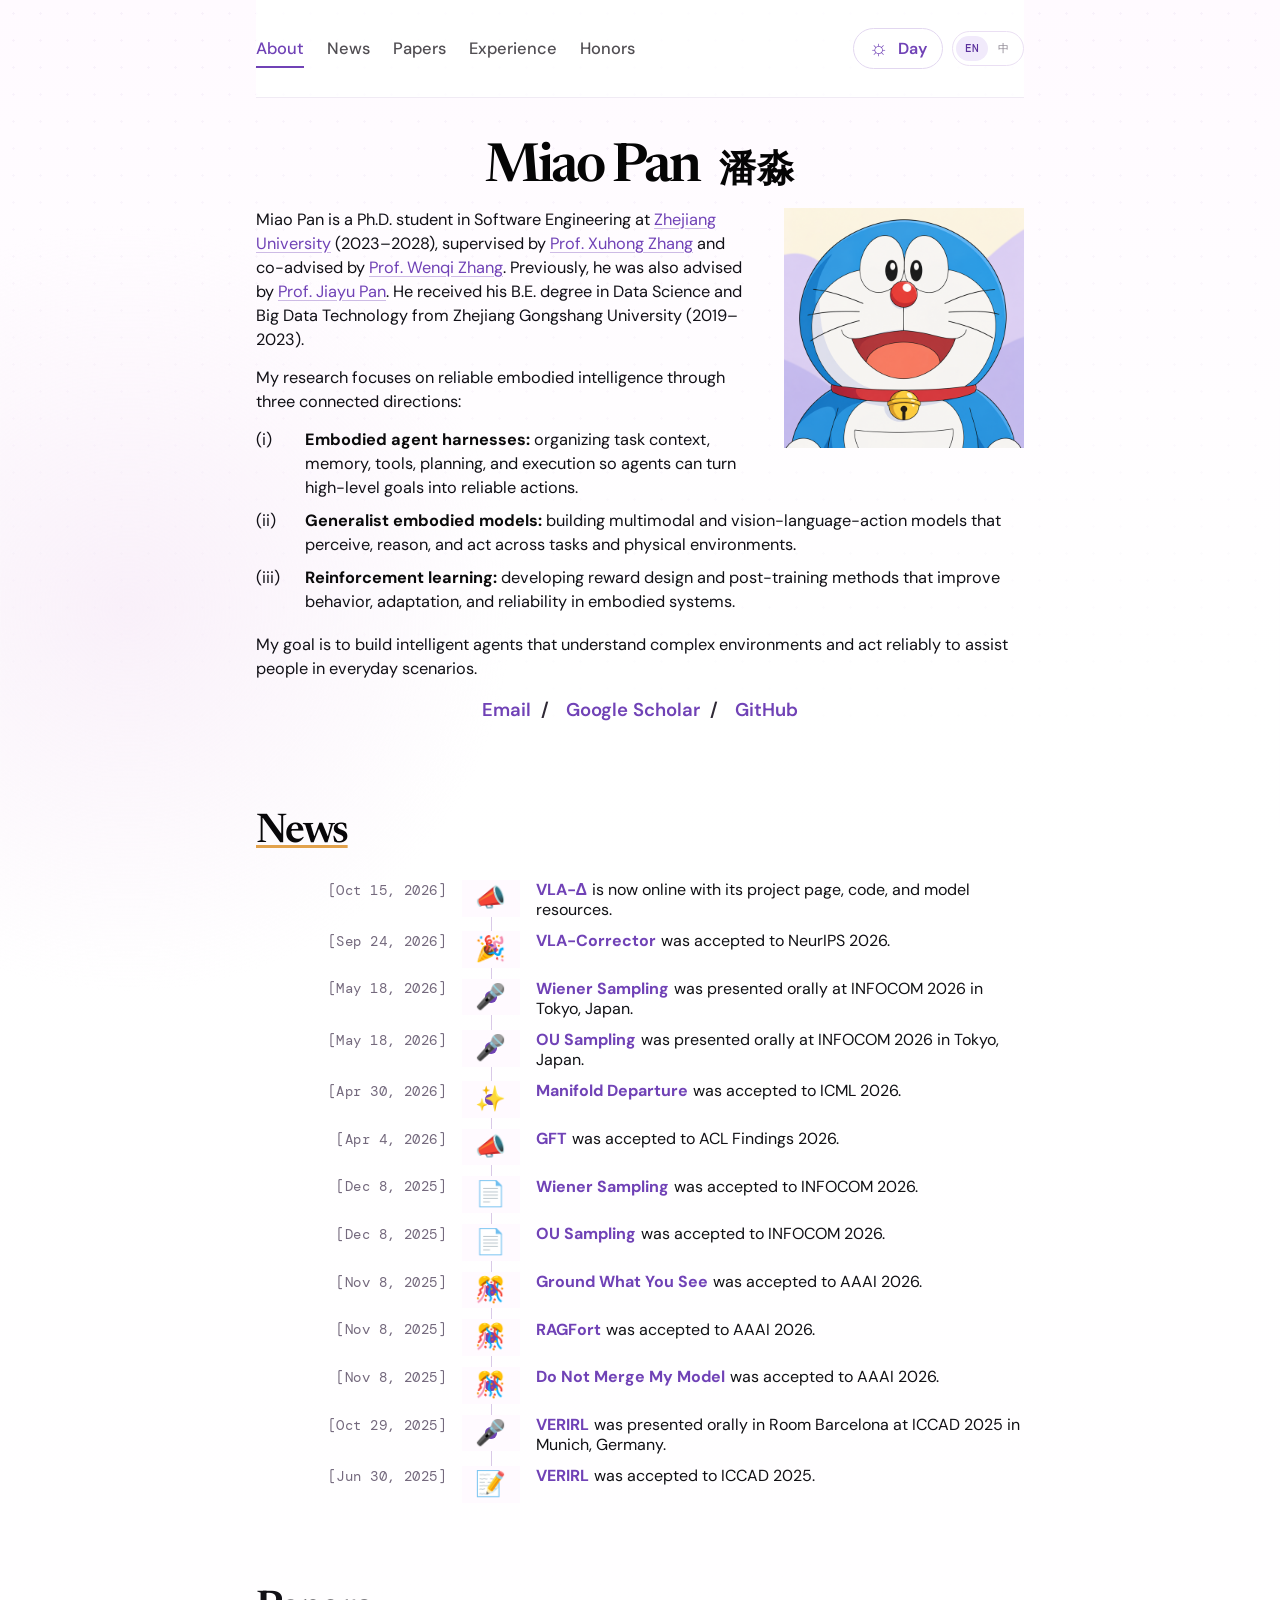
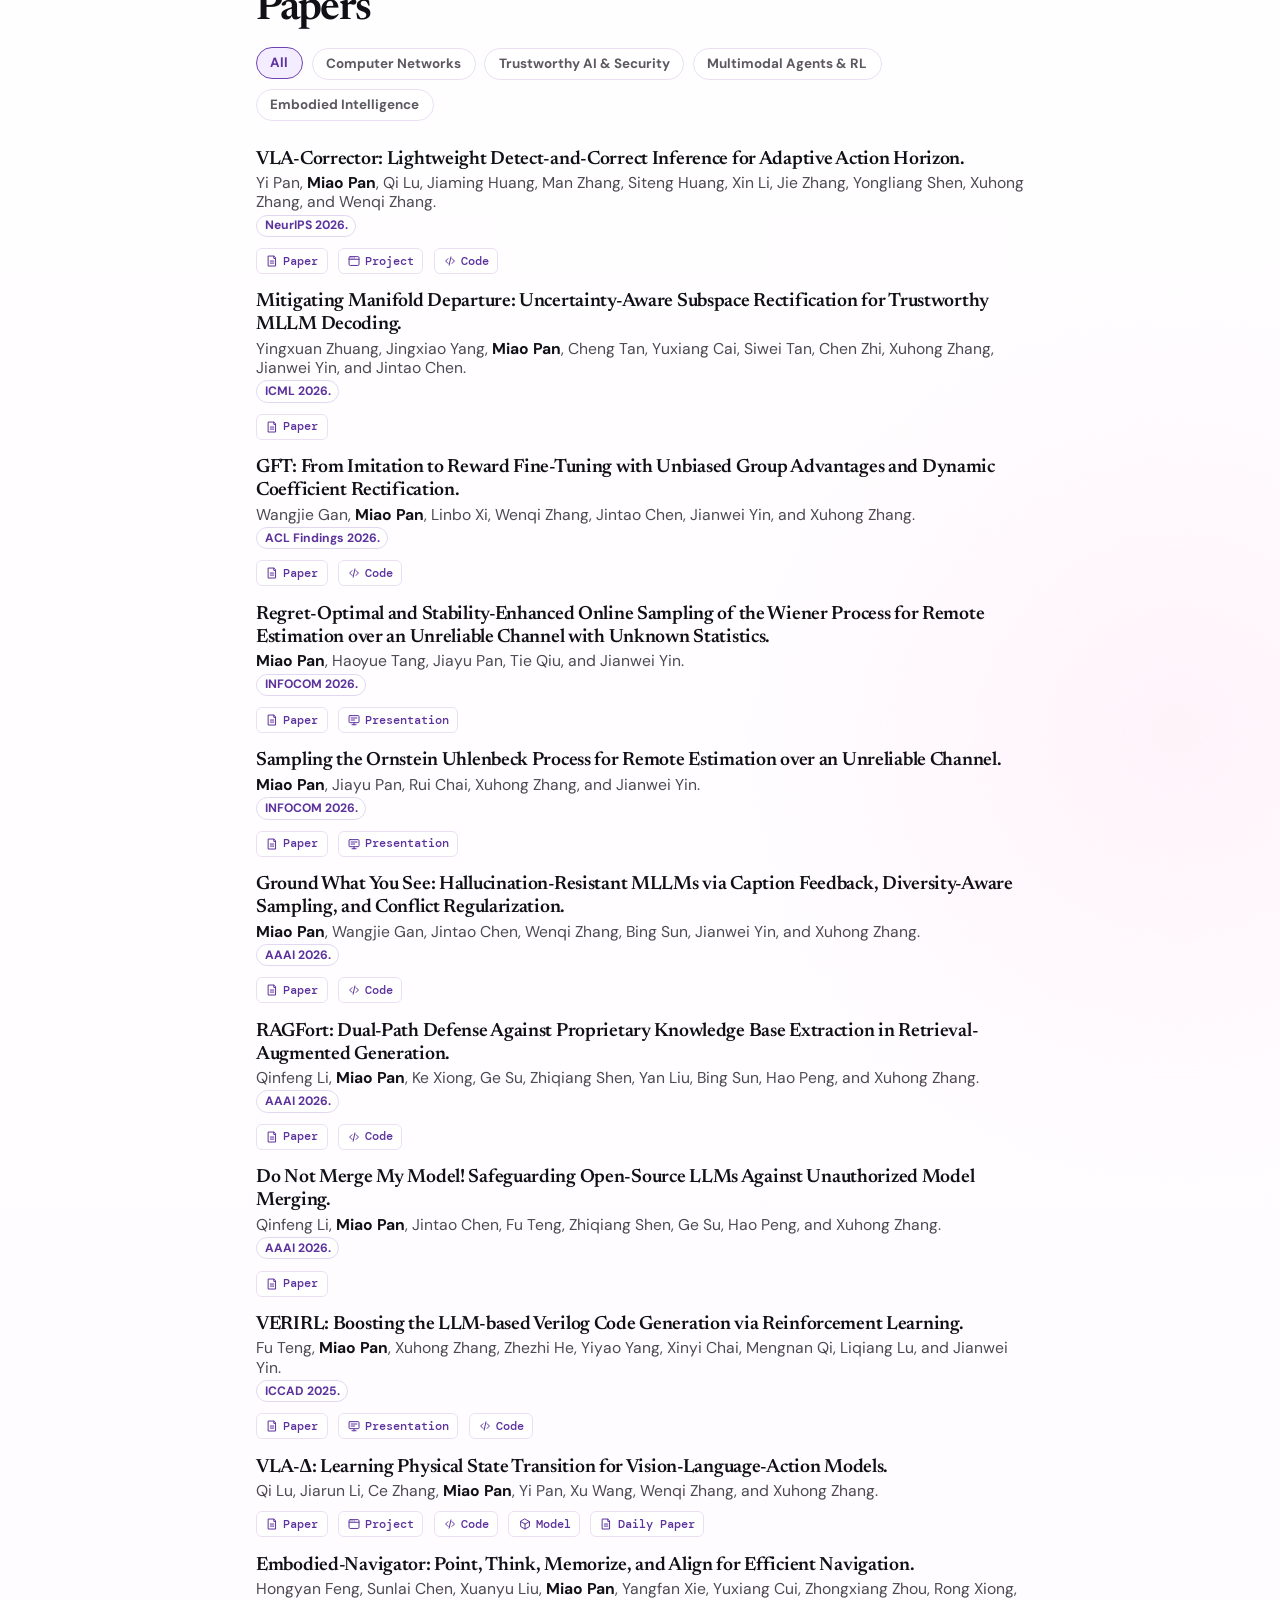
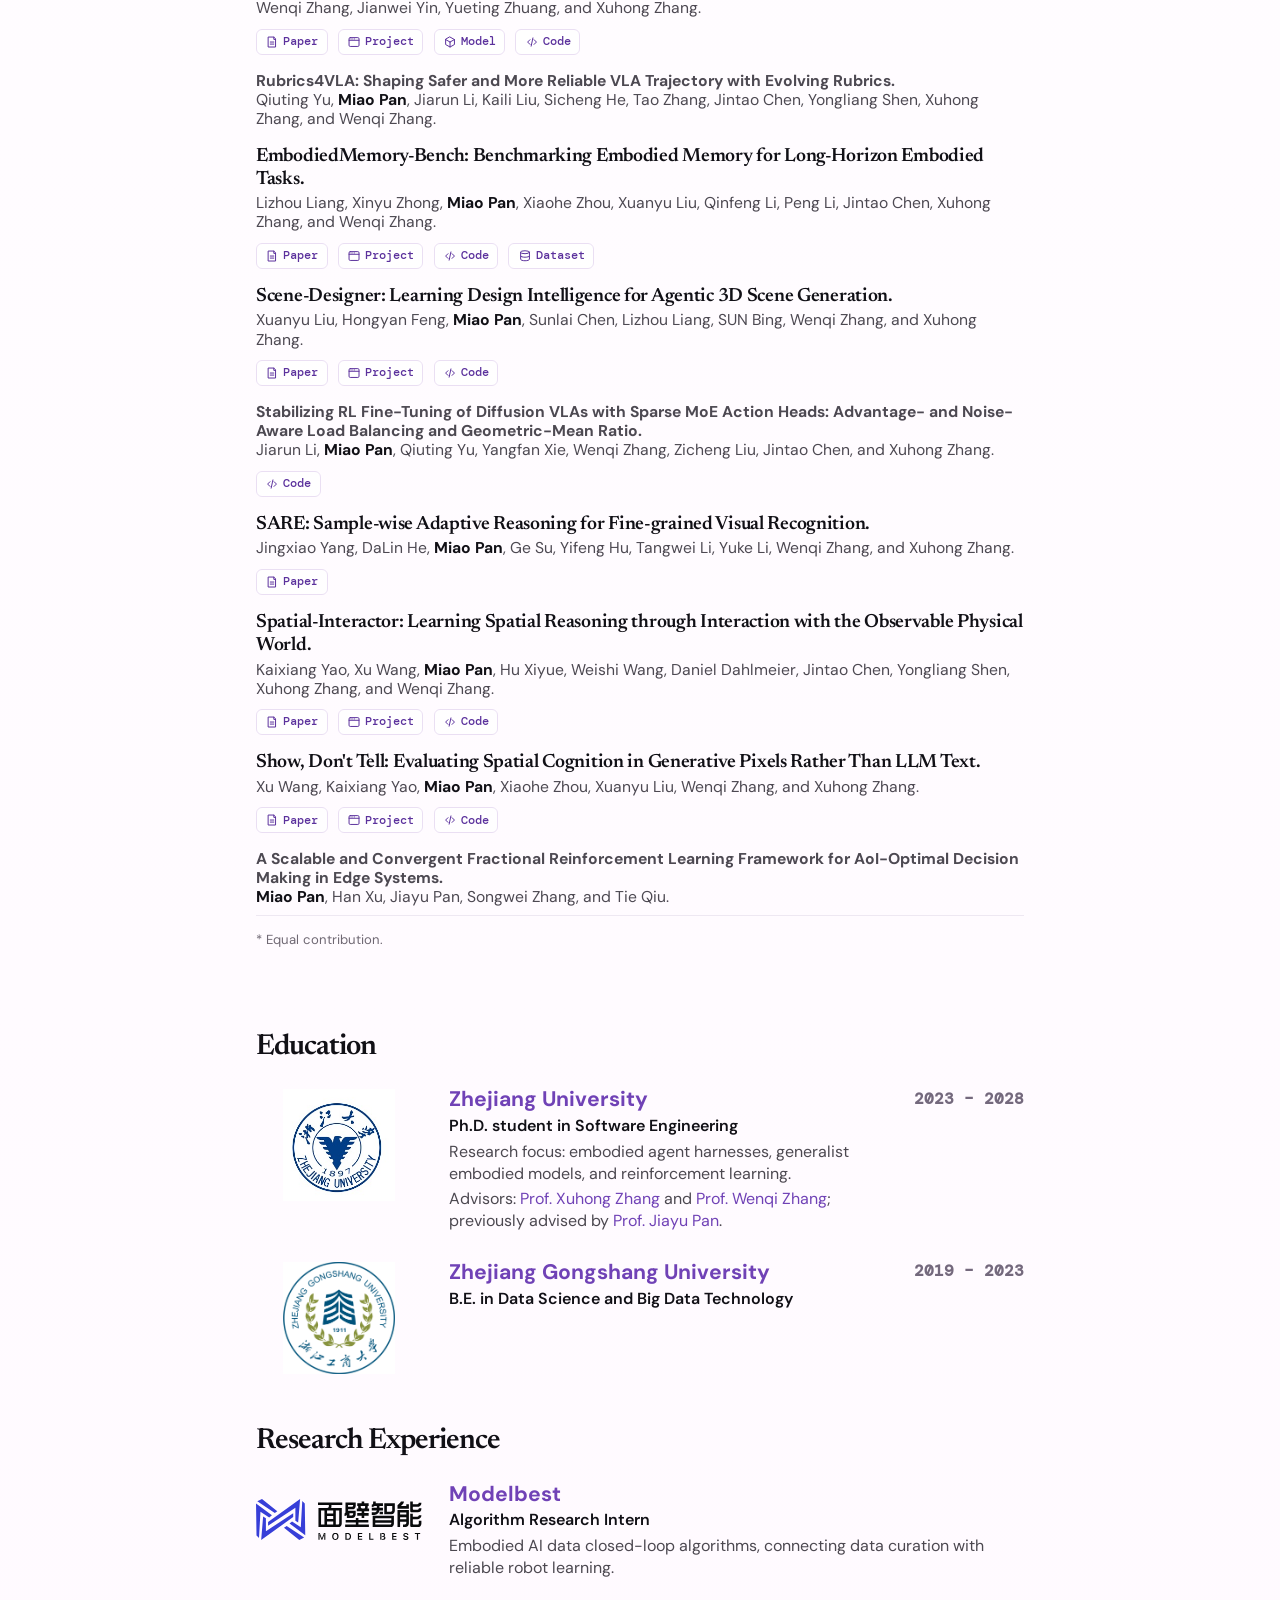
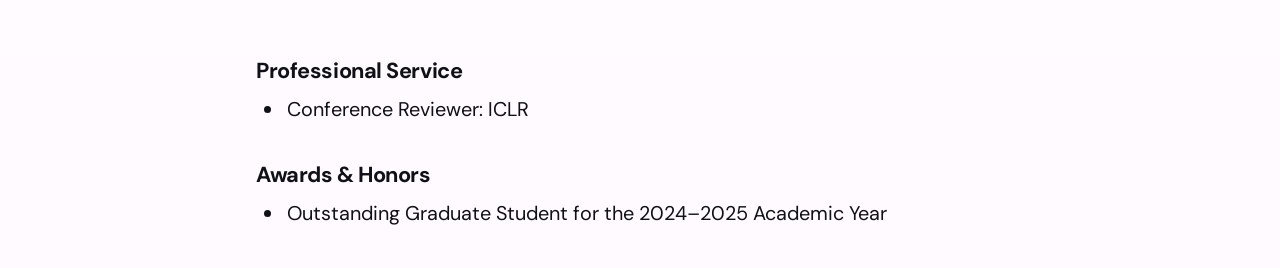
==== commit 377c3116: "Tighten paper title and author spacing" ====
--- a/version2/index.html
+++ b/version2/index.html
@@ -12,9 +12,9 @@
     <link rel="preconnect" href="https://fonts.googleapis.com">
     <link rel="preconnect" href="https://fonts.gstatic.com" crossorigin>
     <link href="https://fonts.googleapis.com/css2?family=DM+Mono:wght@400;500&family=DM+Sans:wght@400;500;600;700&family=Newsreader:opsz,wght@6..72,500;6..72,600;6..72,700&display=swap" rel="stylesheet">
-    <link rel="stylesheet" href="static/css/site.css?v=cv20261023w">
-    <script defer src="static/js/marked.min.js?v=cv20261023w"></script>
-    <script defer src="static/js/site.js?v=cv20261023w"></script>
+    <link rel="stylesheet" href="static/css/site.css?v=cv20261023y">
+    <script defer src="static/js/marked.min.js?v=cv20261023y"></script>
+    <script defer src="static/js/site.js?v=cv20261023y"></script>
 </head>
 
 <body>
--- a/version2/static/css/site.css
+++ b/version2/static/css/site.css
@@ -2992,3 +2992,18 @@
 html[data-theme="dark"] .paper-stream .self-author {
     color: var(--ink);
 }
+
+/* Keep the highlighted author in the same typeface as the rest of the author line. */
+.paper-stream .self-author {
+    font-family: inherit;
+}
+
+/* Remove the redundant Markdown break after the block-level paper title. */
+.paper-stream li > p > .paper-title-link + br {
+    display: none;
+}
+
+/* Leave a small, deliberate pause between authors and the venue badge. */
+.paper-stream li > p > em {
+    margin-top: .2rem;
+}
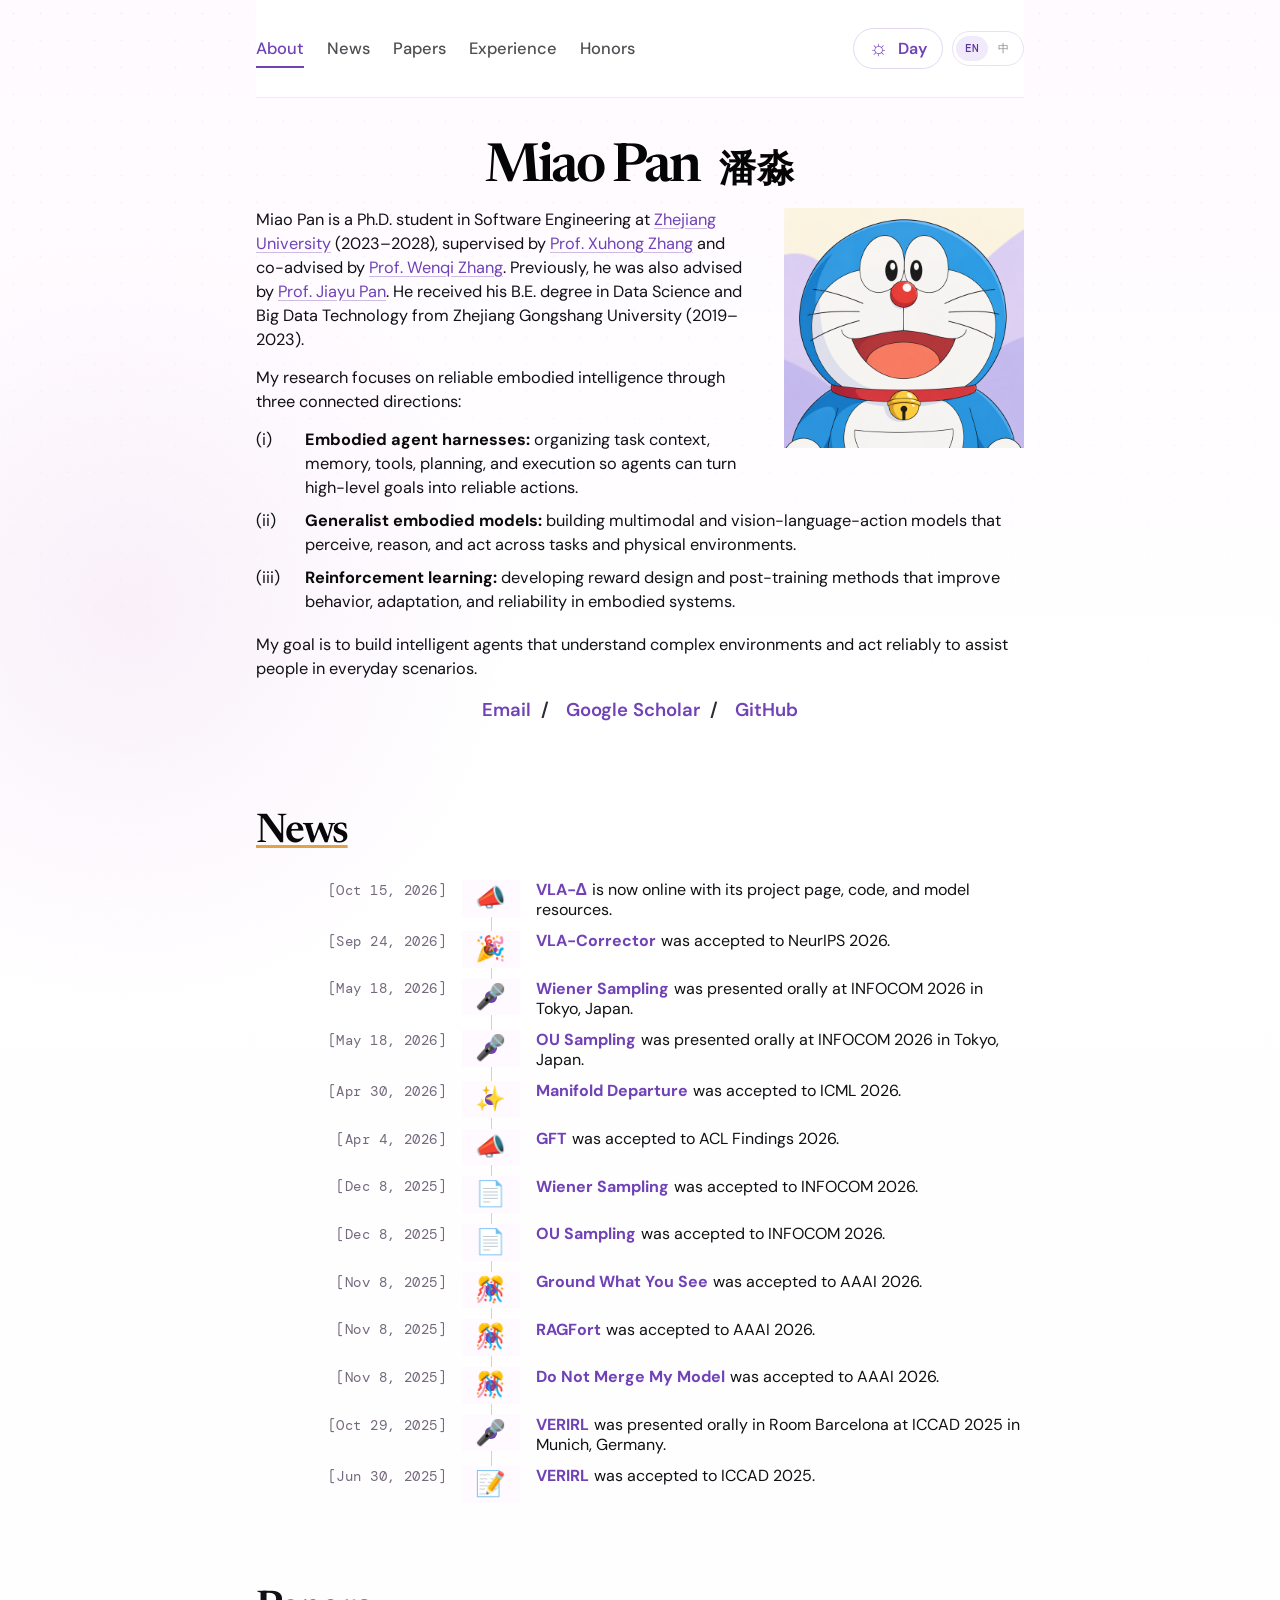
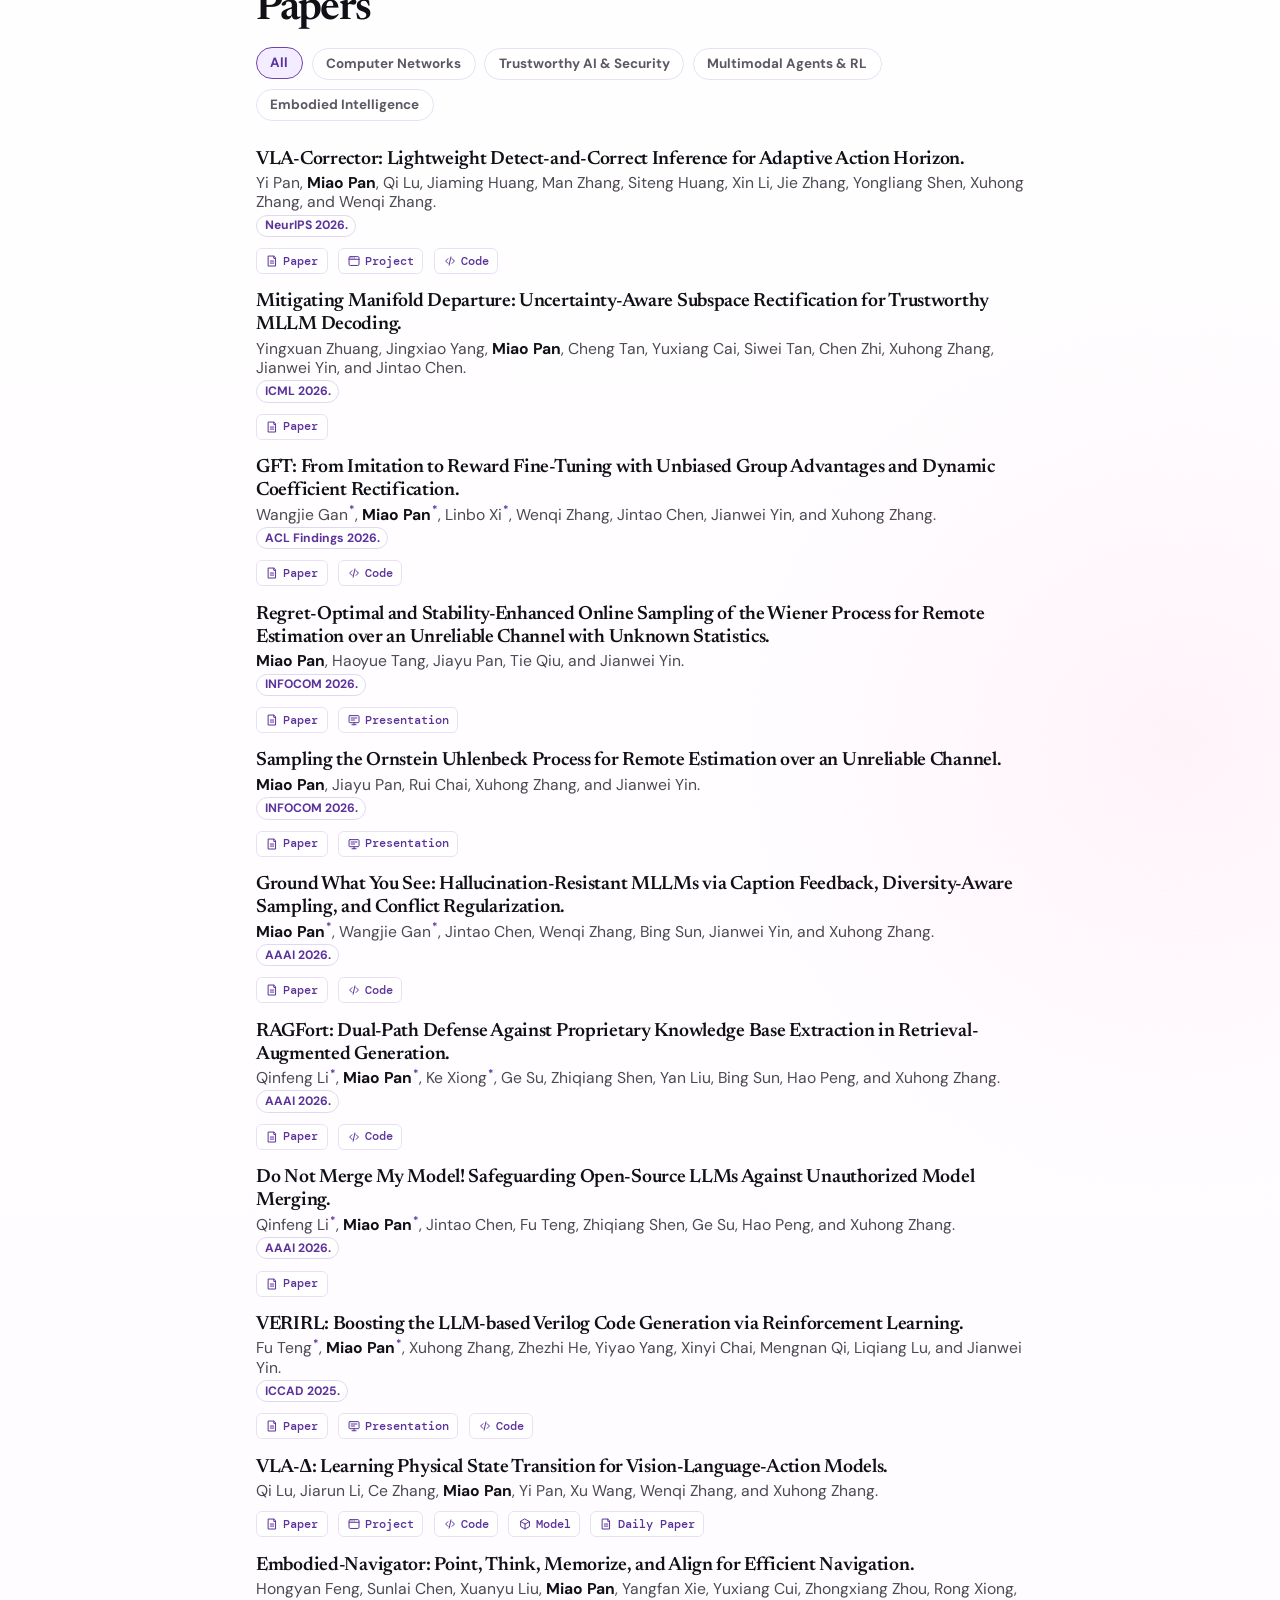
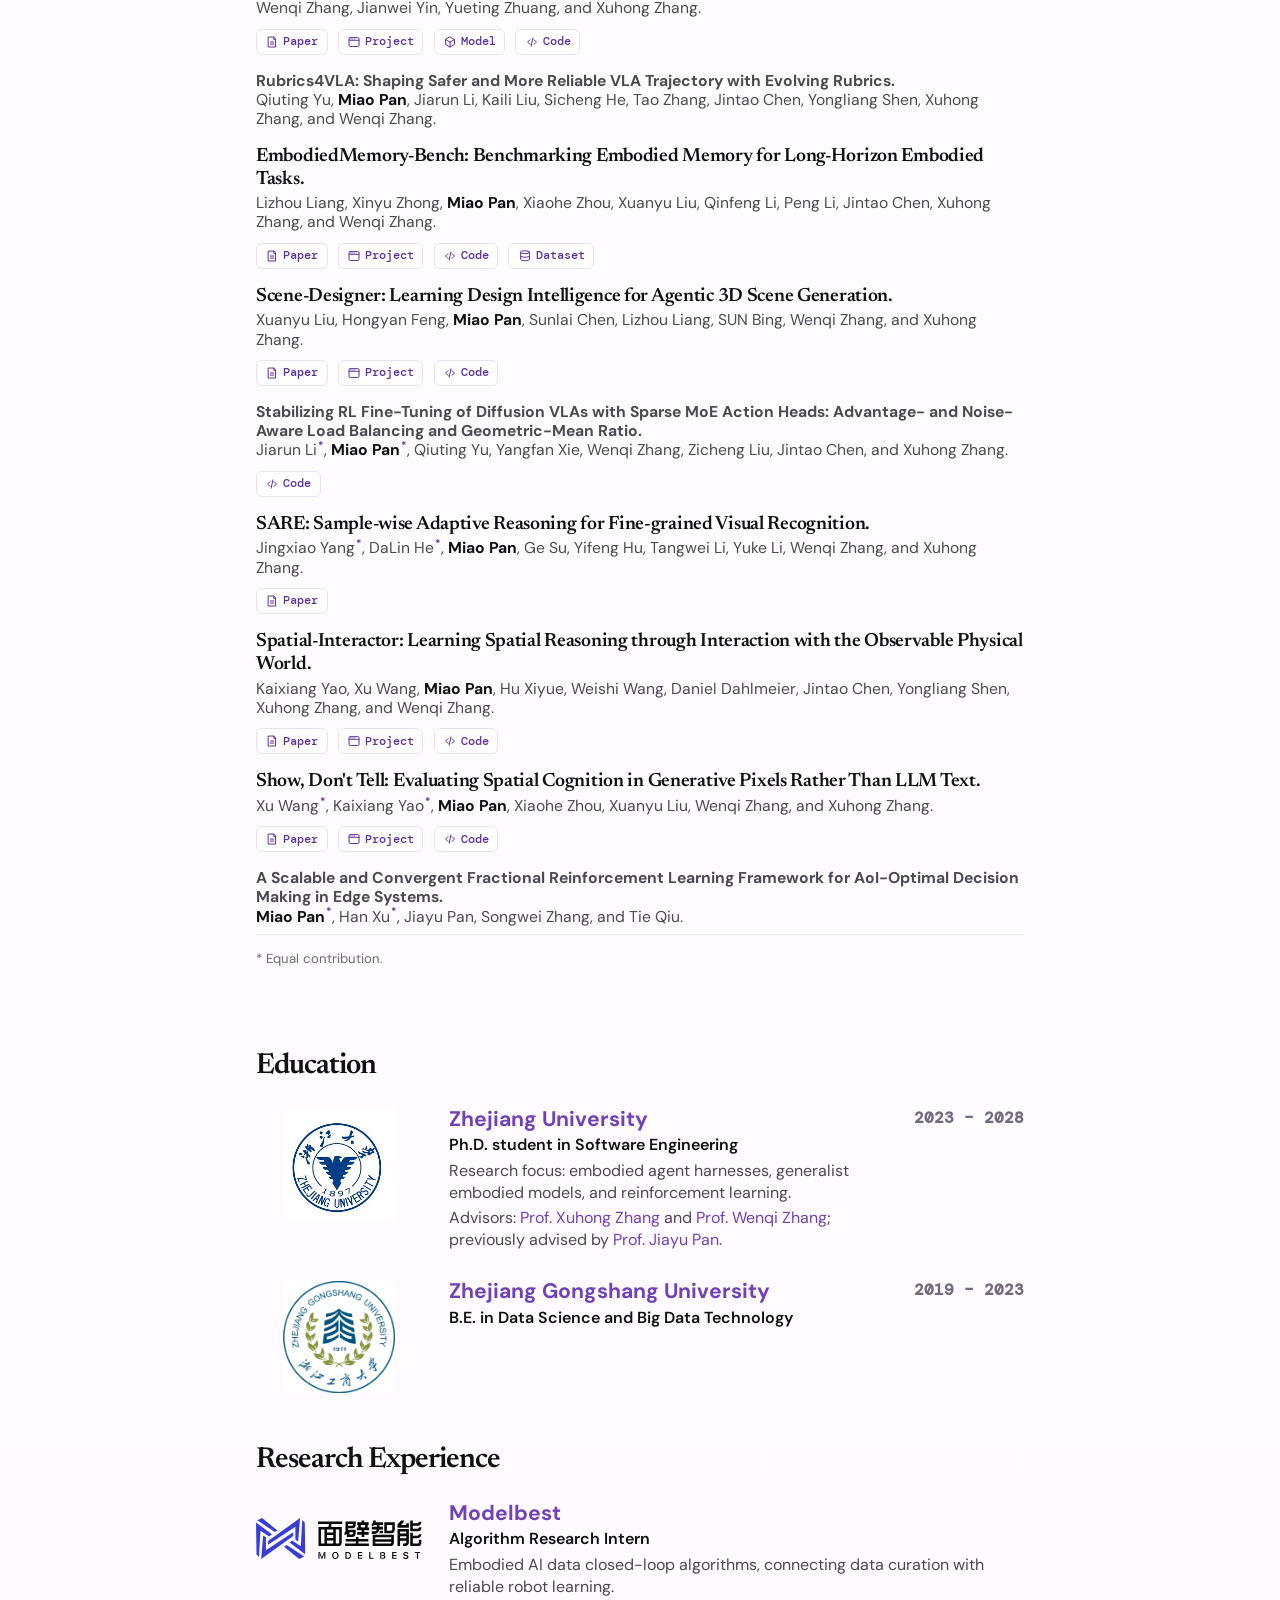
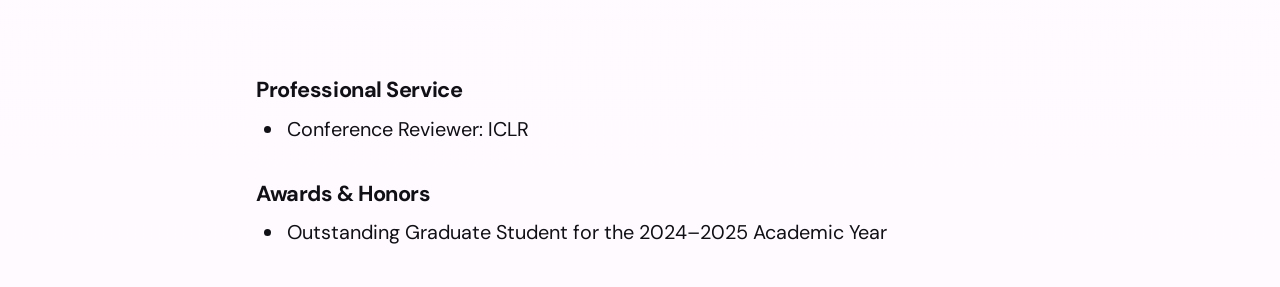
==== commit b28e5769: "Restore equal contribution markers" ====
--- a/version2/index.html
+++ b/version2/index.html
@@ -12,9 +12,9 @@
     <link rel="preconnect" href="https://fonts.googleapis.com">
     <link rel="preconnect" href="https://fonts.gstatic.com" crossorigin>
     <link href="https://fonts.googleapis.com/css2?family=DM+Mono:wght@400;500&family=DM+Sans:wght@400;500;600;700&family=Newsreader:opsz,wght@6..72,500;6..72,600;6..72,700&display=swap" rel="stylesheet">
-    <link rel="stylesheet" href="static/css/site.css?v=cv20261023y">
-    <script defer src="static/js/marked.min.js?v=cv20261023y"></script>
-    <script defer src="static/js/site.js?v=cv20261023y"></script>
+    <link rel="stylesheet" href="static/css/site.css?v=cv20261023z">
+    <script defer src="static/js/marked.min.js?v=cv20261023z"></script>
+    <script defer src="static/js/site.js?v=cv20261023z"></script>
 </head>
 
 <body>
--- a/version2/static/css/site.css
+++ b/version2/static/css/site.css
@@ -3007,3 +3007,15 @@
 .paper-stream li > p > em {
     margin-top: .2rem;
 }
+
+/* Keep equal-contribution marks visible beside the authors who share credit. */
+.paper-stream sup[aria-label="equal contribution"] {
+    display: inline;
+    margin-left: .08em;
+    color: var(--accent-dark);
+    font-family: inherit;
+    font-size: .68em;
+    font-weight: 700;
+    line-height: 0;
+    vertical-align: super;
+}
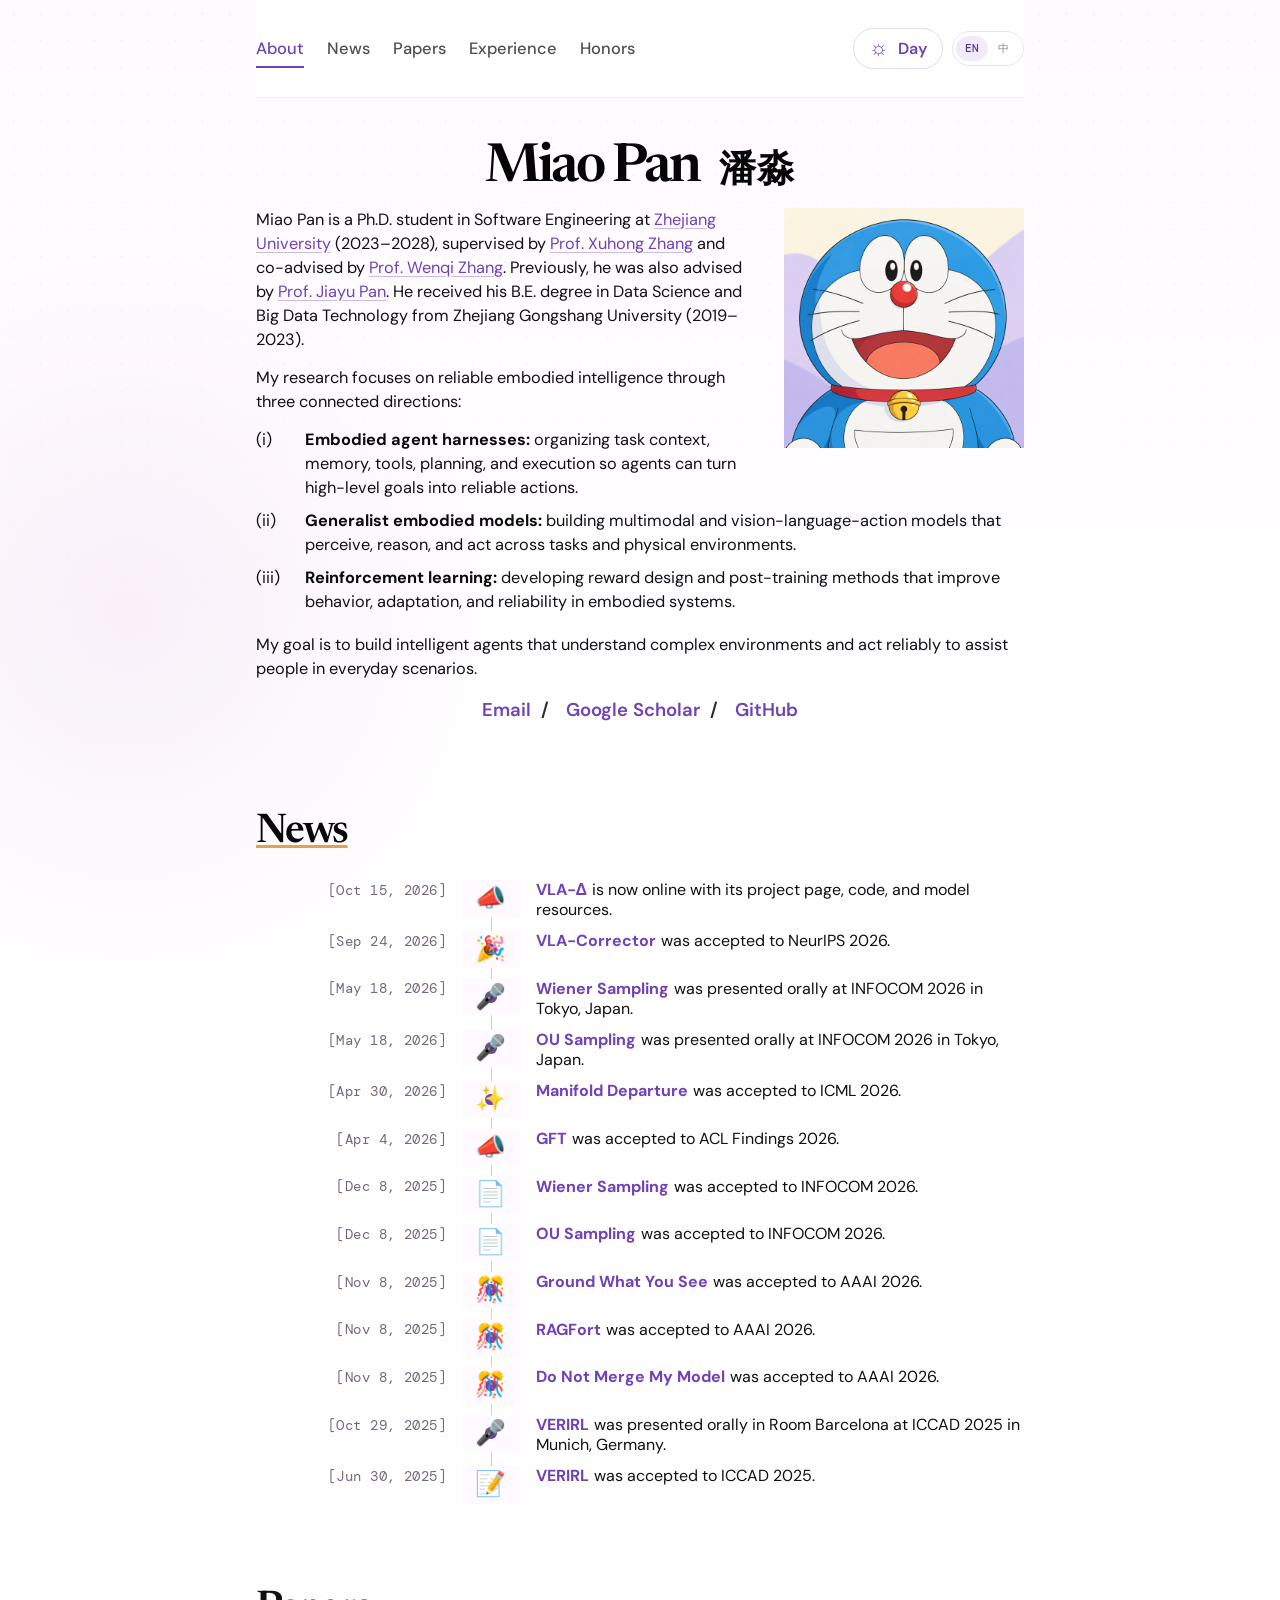
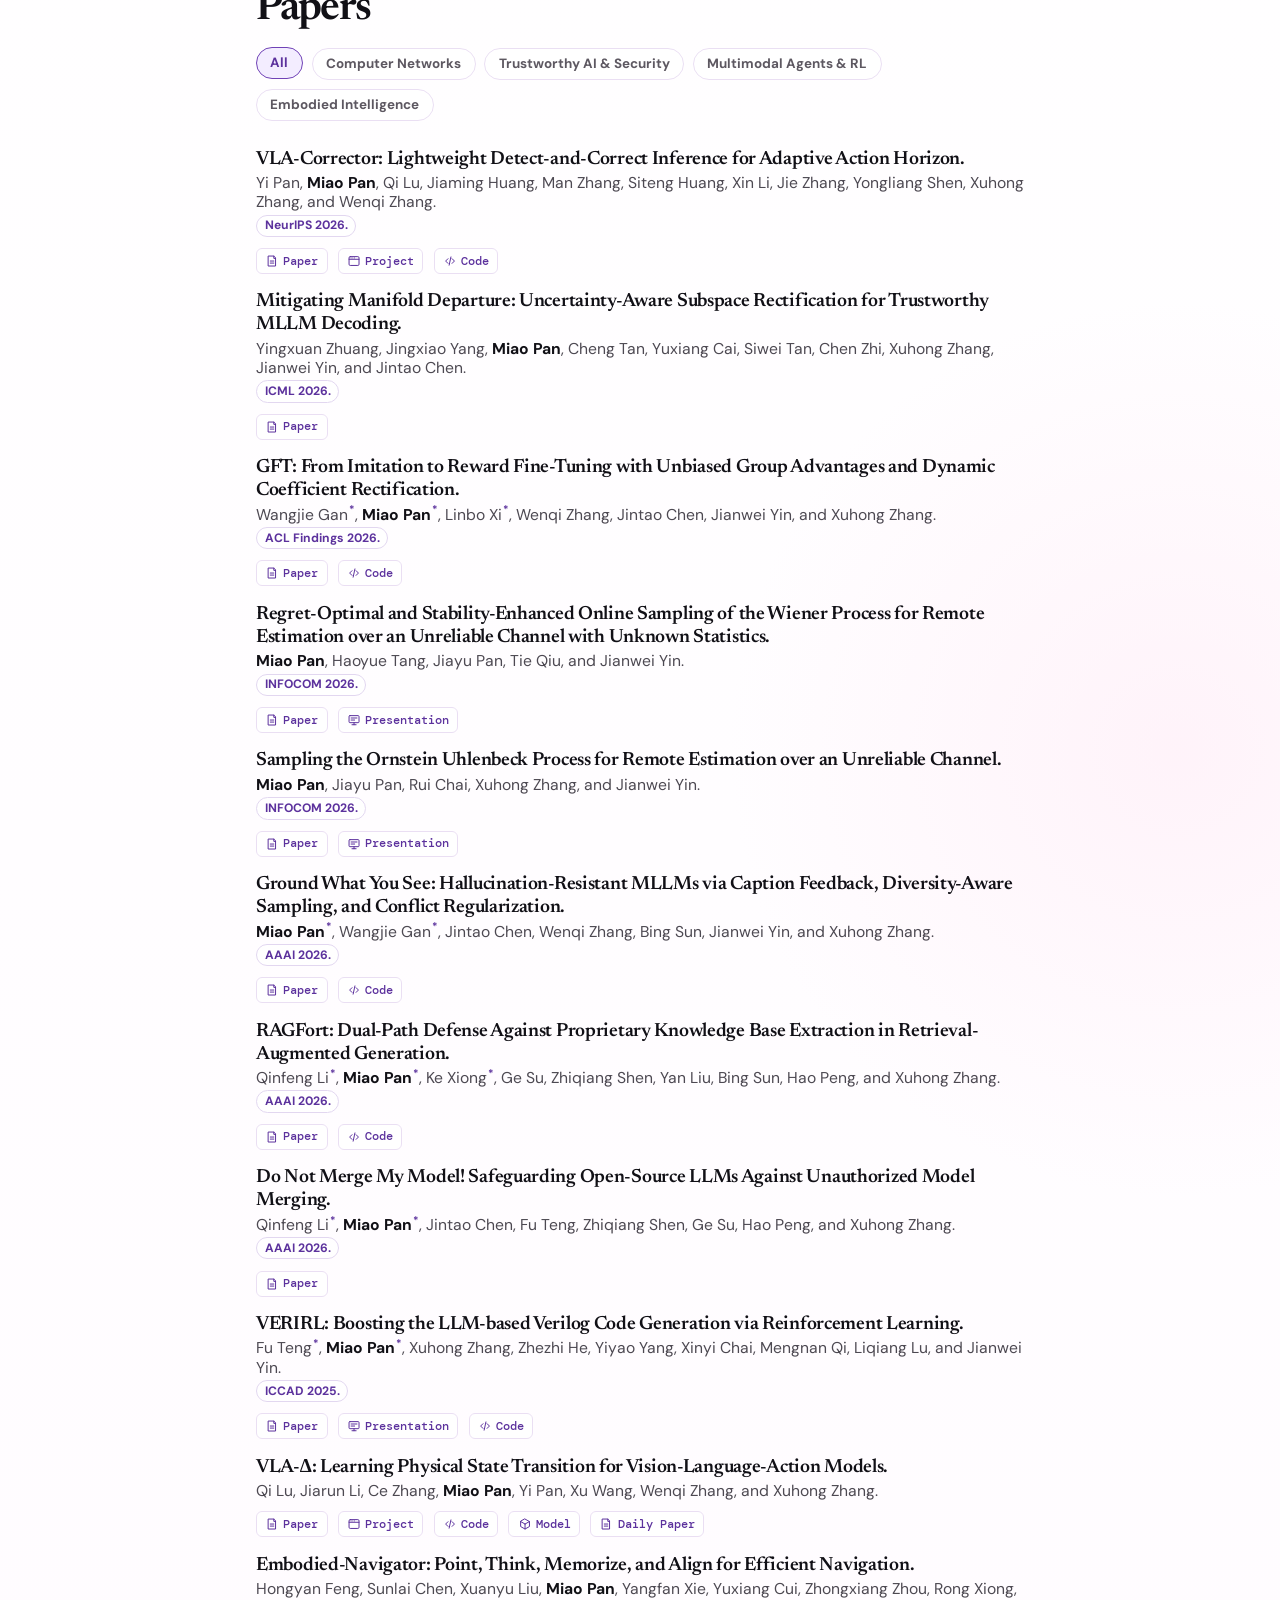
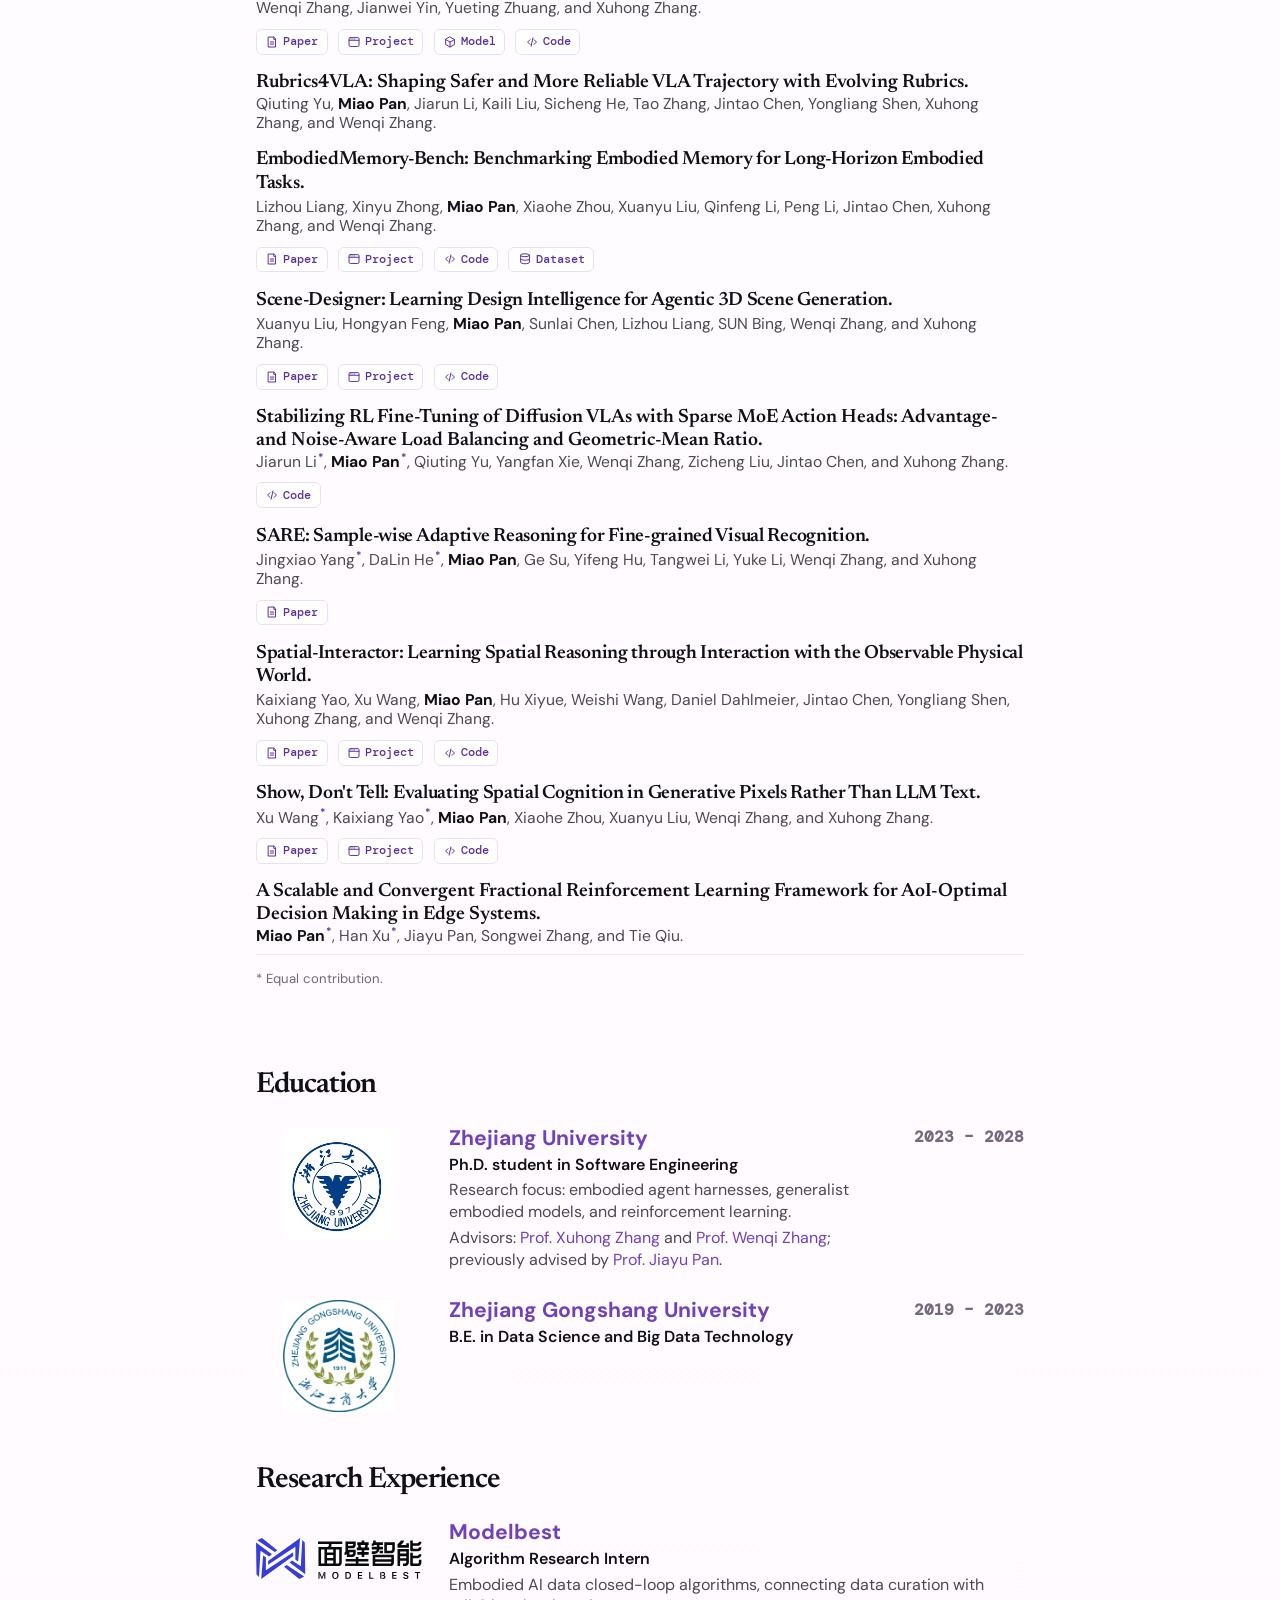
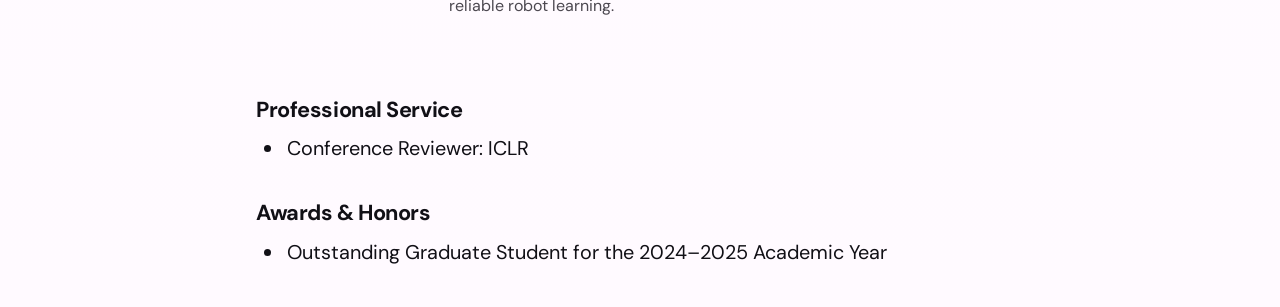
==== commit b95cb8c8: "Unify paper title sizes" ====
--- a/version2/index.html
+++ b/version2/index.html
@@ -12,9 +12,9 @@
     <link rel="preconnect" href="https://fonts.googleapis.com">
     <link rel="preconnect" href="https://fonts.gstatic.com" crossorigin>
     <link href="https://fonts.googleapis.com/css2?family=DM+Mono:wght@400;500&family=DM+Sans:wght@400;500;600;700&family=Newsreader:opsz,wght@6..72,500;6..72,600;6..72,700&display=swap" rel="stylesheet">
-    <link rel="stylesheet" href="static/css/site.css?v=cv20261023z">
-    <script defer src="static/js/marked.min.js?v=cv20261023z"></script>
-    <script defer src="static/js/site.js?v=cv20261023z"></script>
+    <link rel="stylesheet" href="static/css/site.css?v=cv20261027a">
+    <script defer src="static/js/marked.min.js?v=cv20261027a"></script>
+    <script defer src="static/js/site.js?v=cv20261027a"></script>
 </head>
 
 <body>
--- a/version2/static/css/site.css
+++ b/version2/static/css/site.css
@@ -2958,12 +2958,13 @@
 .paper-stream li > strong,
 .paper-stream li > .paper-title-link,
 .paper-stream li > .paper-title-link strong,
+.paper-stream li > p > strong:first-child,
 .paper-stream li > p > .paper-title-link,
 .paper-stream li > p > .paper-title-link strong,
 .paper-stream li .paper-title-link {
     color: #111016 !important;
     font-family: Newsreader, Georgia, serif;
-    font-size: clamp(1.14rem, 1.5vw, 1.42rem);
+    font-size: clamp(1.14rem, 1.5vw, 1.42rem) !important;
     font-weight: 600;
     line-height: 1.2;
 }
@@ -2983,6 +2984,7 @@
 html[data-theme="dark"] .paper-stream li > strong,
 html[data-theme="dark"] .paper-stream li > .paper-title-link,
 html[data-theme="dark"] .paper-stream li > .paper-title-link strong,
+html[data-theme="dark"] .paper-stream li > p > strong:first-child,
 html[data-theme="dark"] .paper-stream li > p > .paper-title-link,
 html[data-theme="dark"] .paper-stream li > p > .paper-title-link strong,
 html[data-theme="dark"] .paper-stream li .paper-title-link {
@@ -3019,3 +3021,4 @@
     line-height: 0;
     vertical-align: super;
 }
+
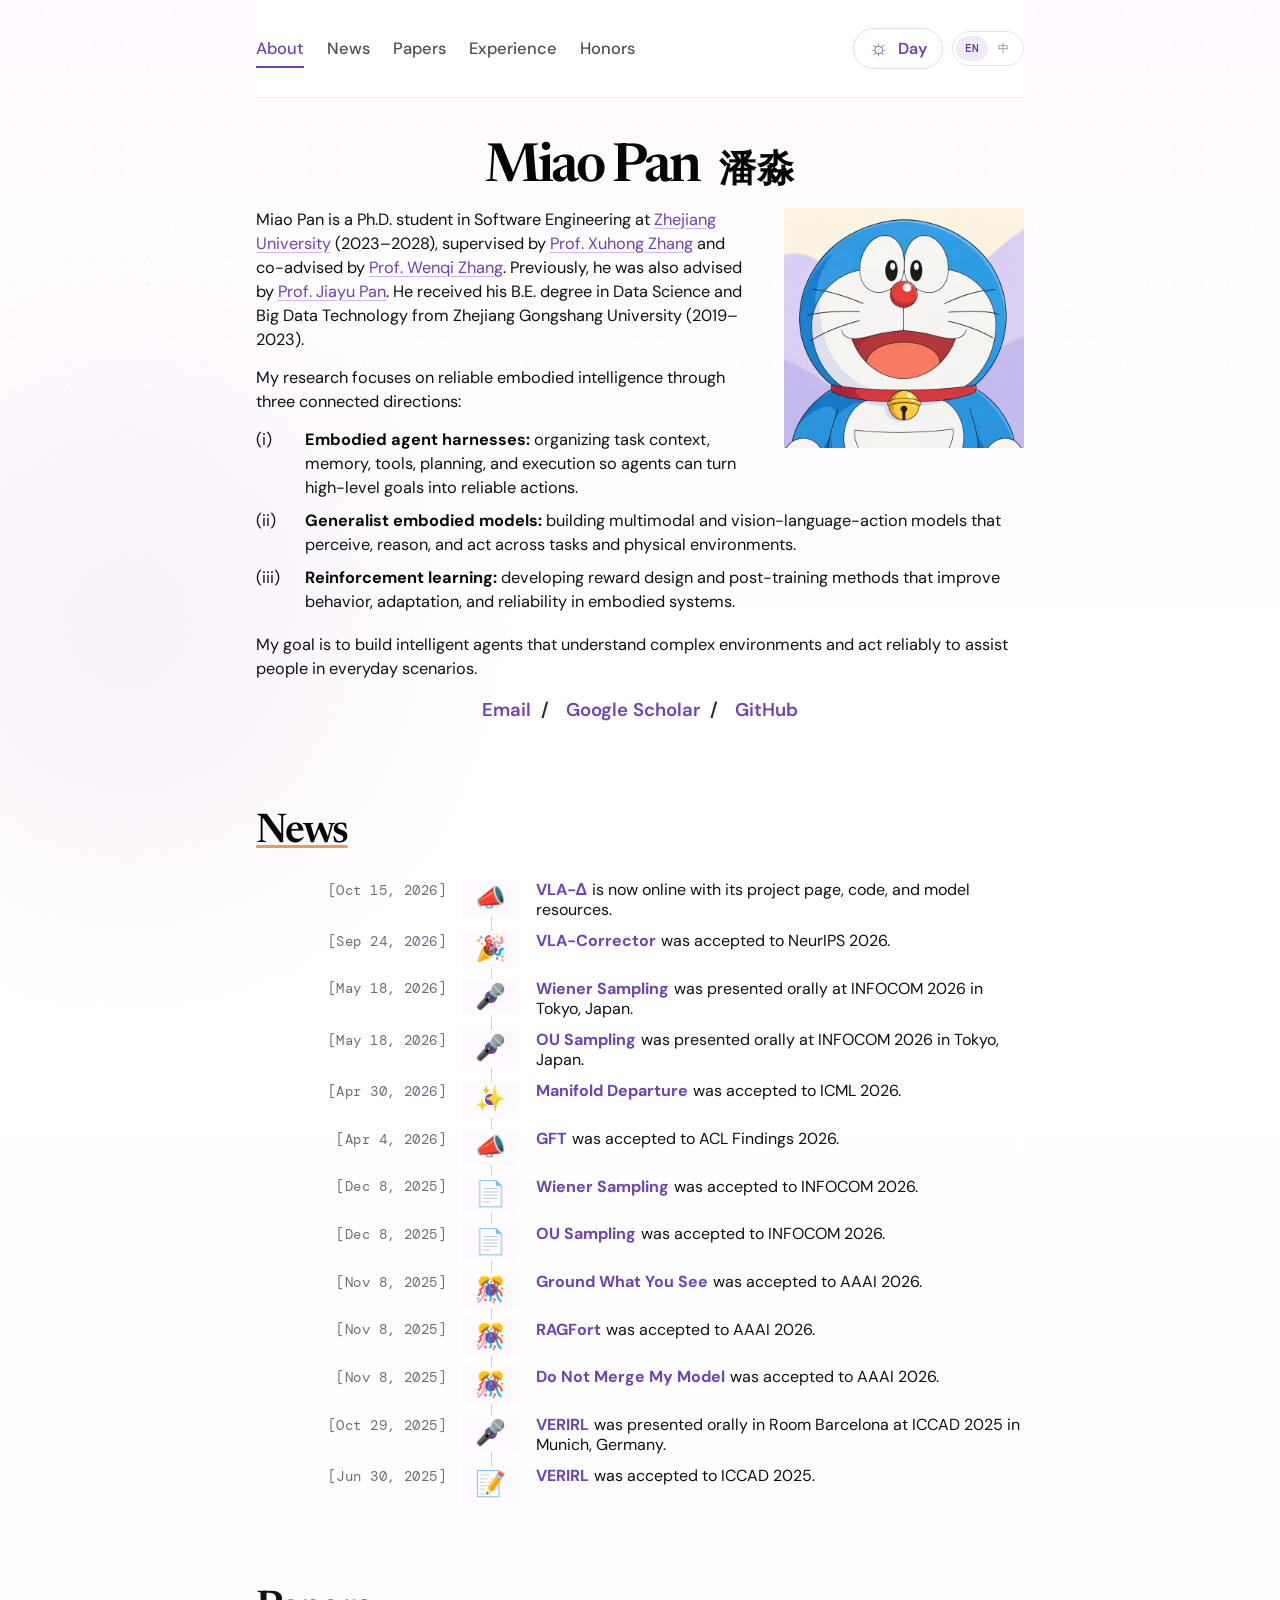
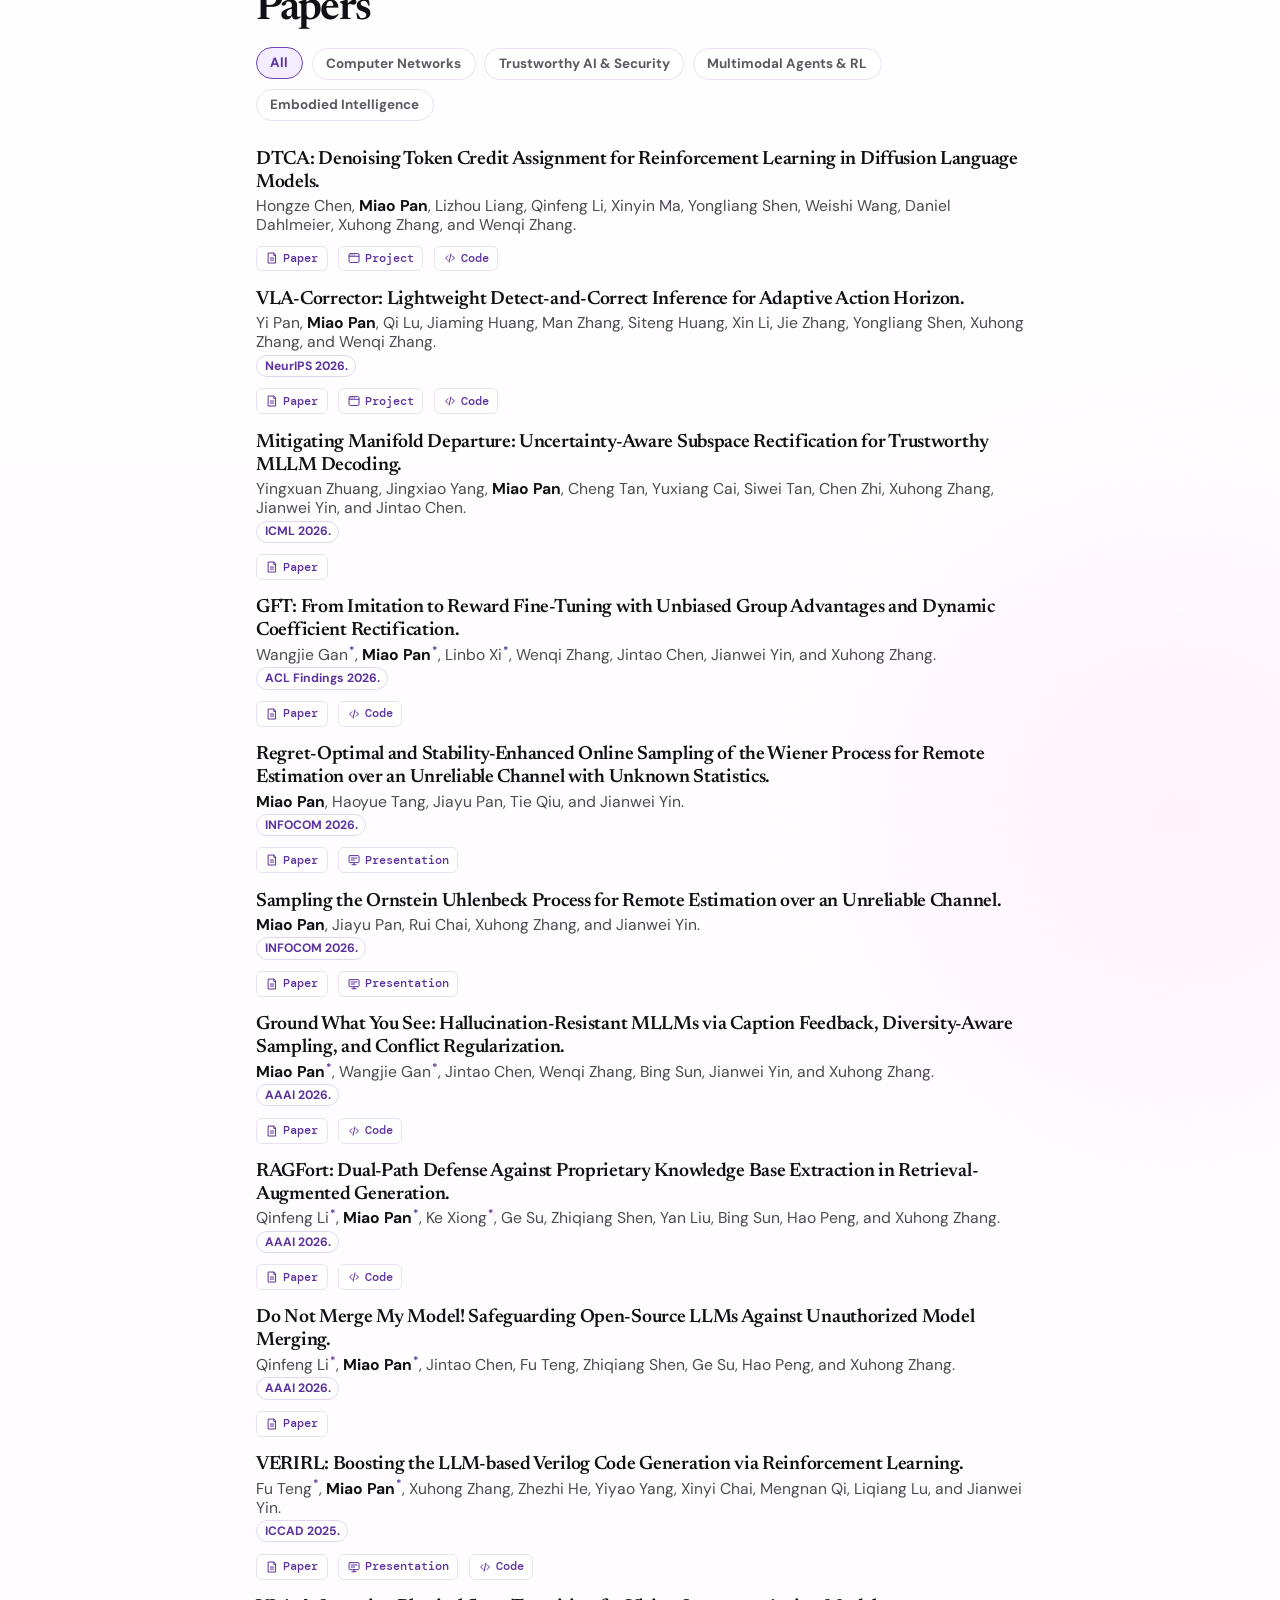
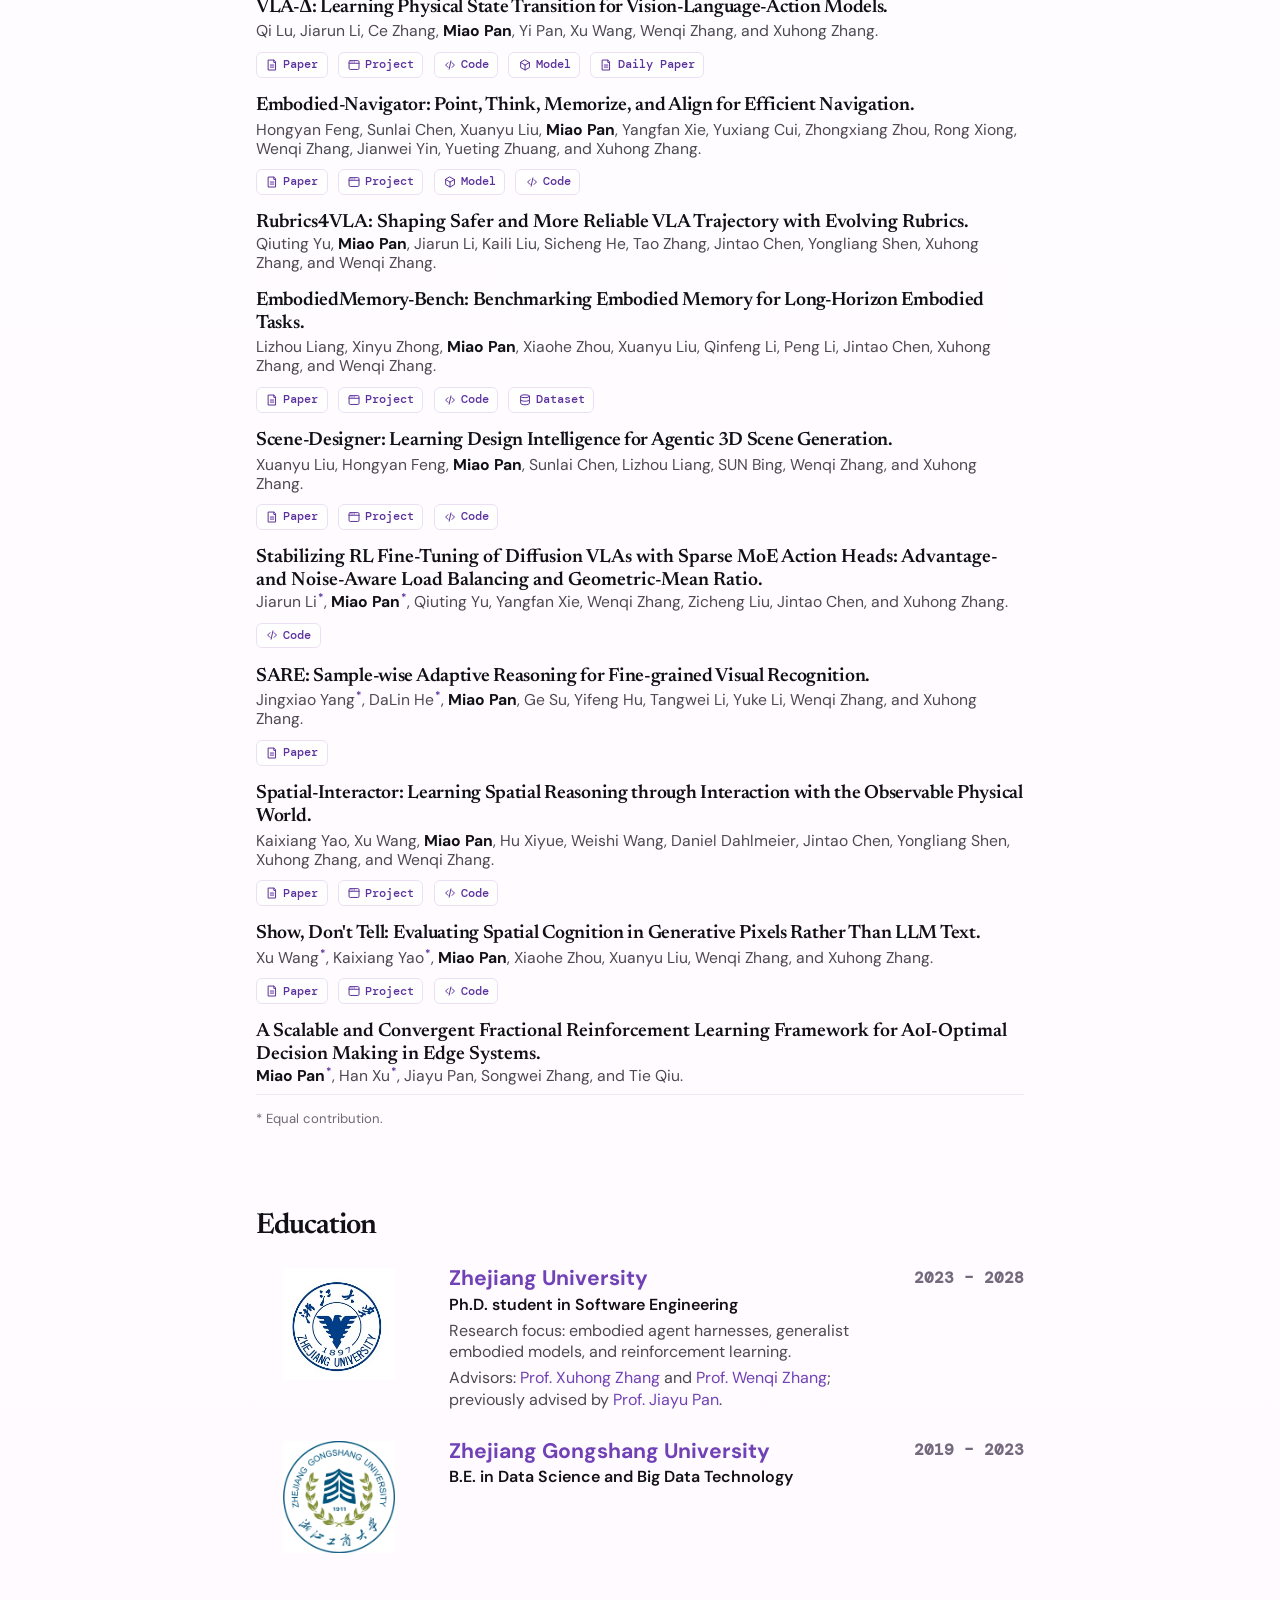
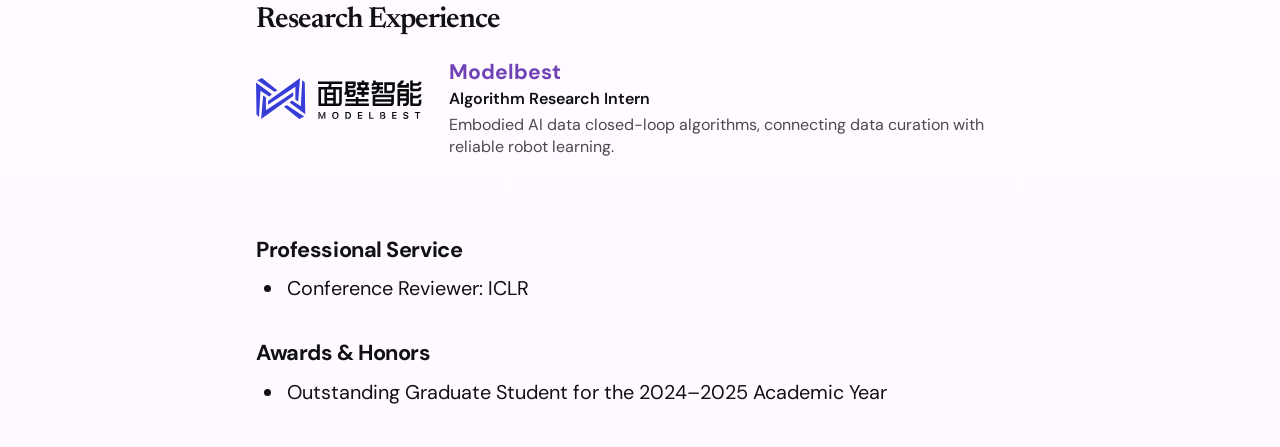
==== commit 0fcc3f2b: "Add DTCA RL paper" ====
--- a/version2/index.html
+++ b/version2/index.html
@@ -12,9 +12,9 @@
     <link rel="preconnect" href="https://fonts.googleapis.com">
     <link rel="preconnect" href="https://fonts.gstatic.com" crossorigin>
     <link href="https://fonts.googleapis.com/css2?family=DM+Mono:wght@400;500&family=DM+Sans:wght@400;500;600;700&family=Newsreader:opsz,wght@6..72,500;6..72,600;6..72,700&display=swap" rel="stylesheet">
-    <link rel="stylesheet" href="static/css/site.css?v=cv20261027a">
-    <script defer src="static/js/marked.min.js?v=cv20261027a"></script>
-    <script defer src="static/js/site.js?v=cv20261027a"></script>
+    <link rel="stylesheet" href="static/css/site.css?v=cv20261029a">
+    <script defer src="static/js/marked.min.js?v=cv20261029a"></script>
+    <script defer src="static/js/site.js?v=cv20261029a"></script>
 </head>
 
 <body>
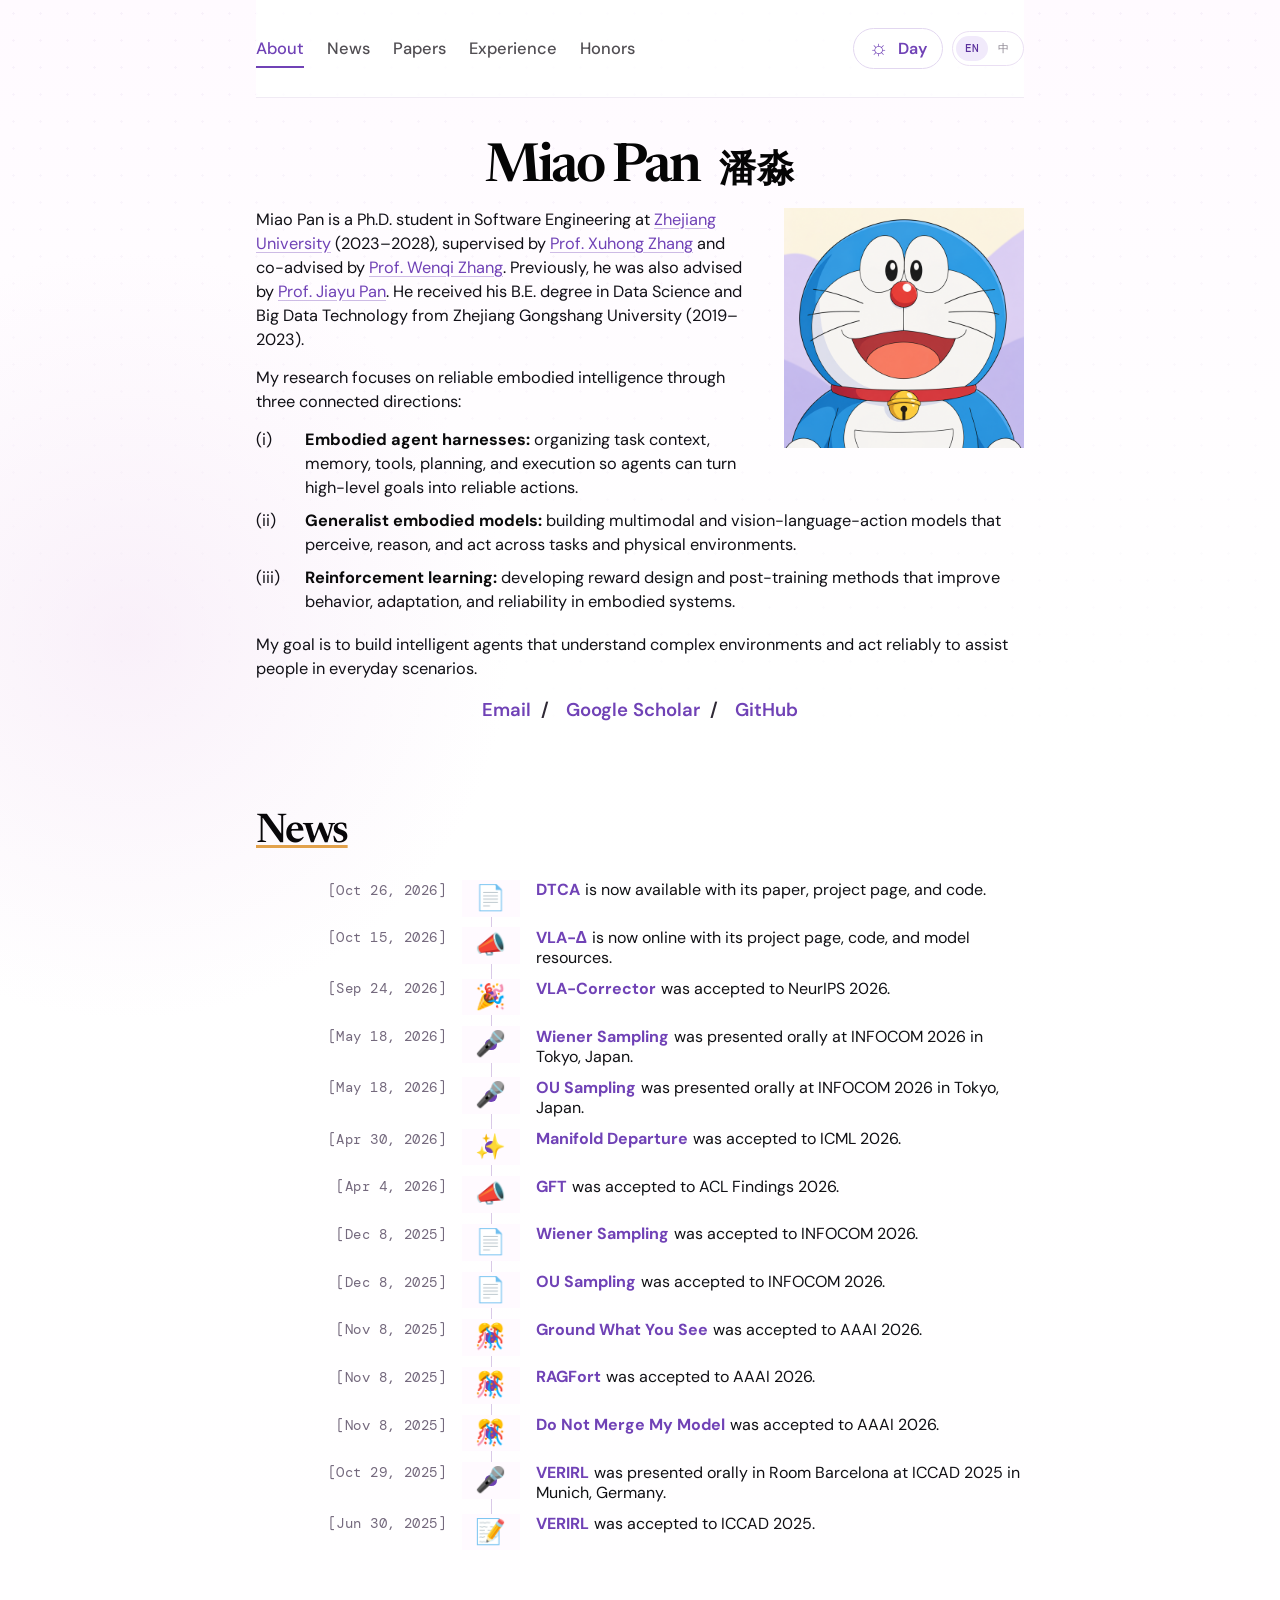
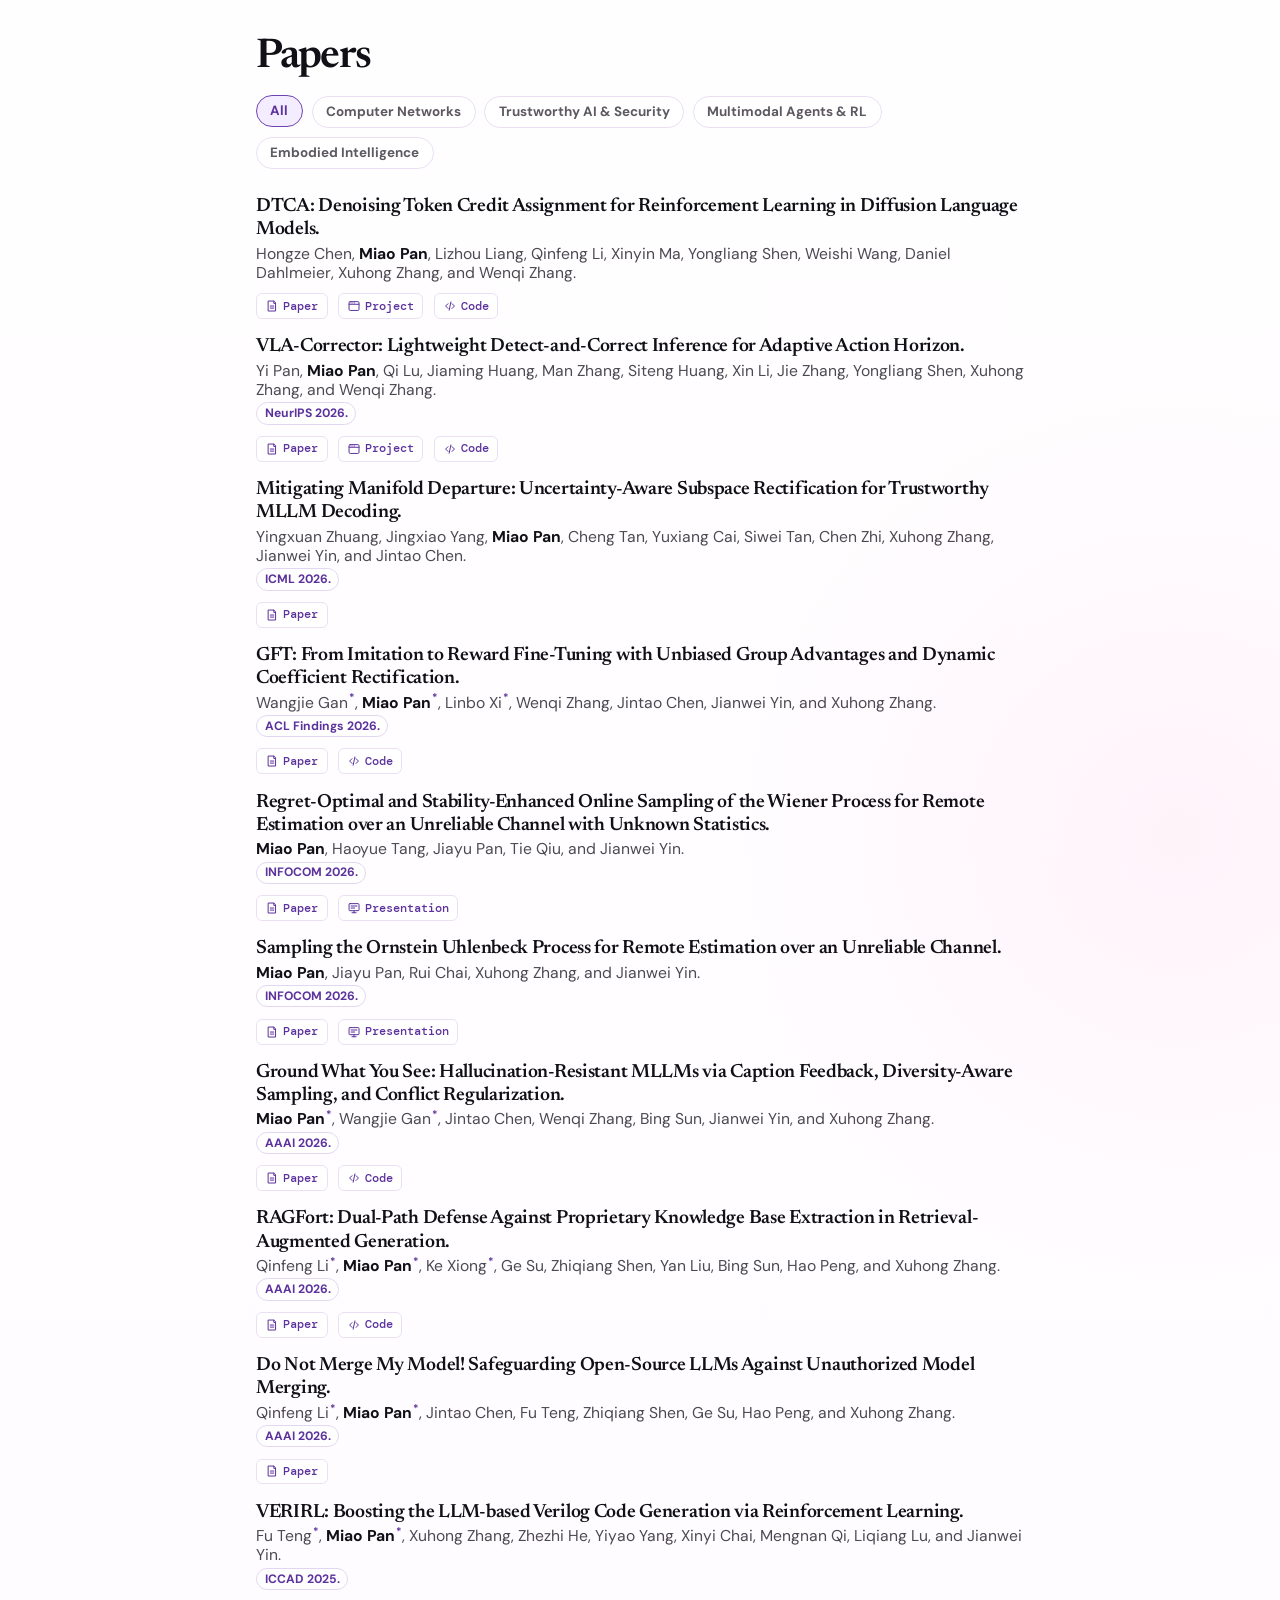
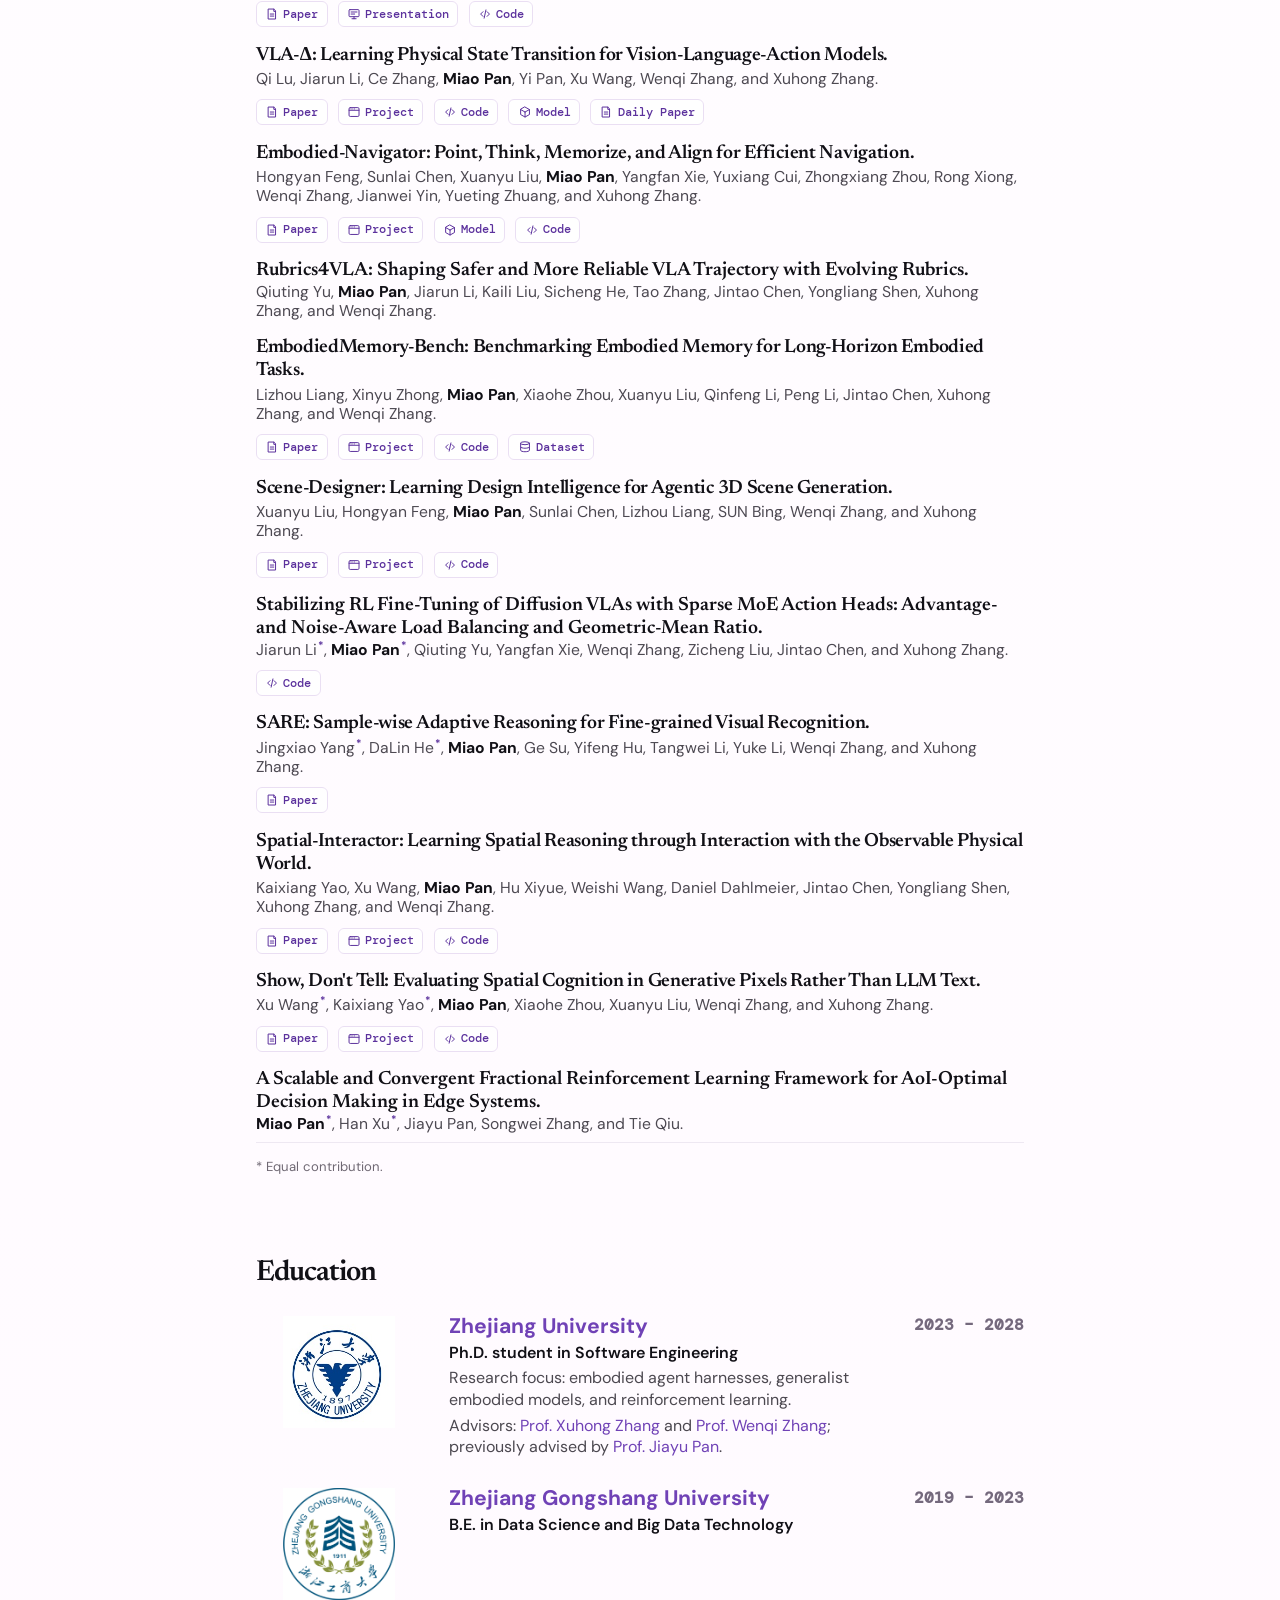
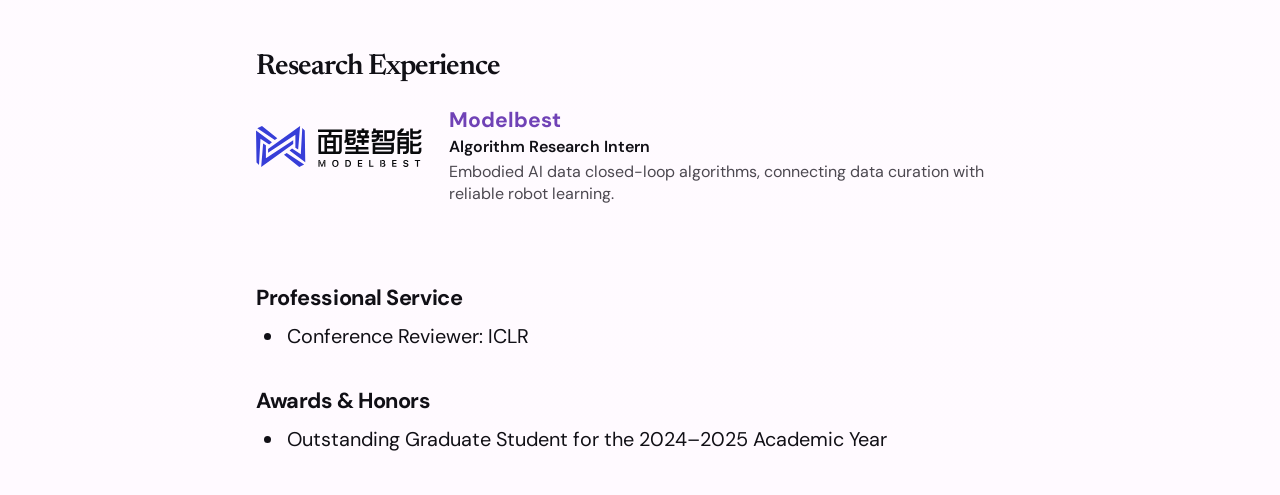
==== commit a0aec2c8: "Add DTCA news update" ====
--- a/version2/index.html
+++ b/version2/index.html
@@ -12,9 +12,9 @@
     <link rel="preconnect" href="https://fonts.googleapis.com">
     <link rel="preconnect" href="https://fonts.gstatic.com" crossorigin>
     <link href="https://fonts.googleapis.com/css2?family=DM+Mono:wght@400;500&family=DM+Sans:wght@400;500;600;700&family=Newsreader:opsz,wght@6..72,500;6..72,600;6..72,700&display=swap" rel="stylesheet">
-    <link rel="stylesheet" href="static/css/site.css?v=cv20261029a">
-    <script defer src="static/js/marked.min.js?v=cv20261029a"></script>
-    <script defer src="static/js/site.js?v=cv20261029a"></script>
+    <link rel="stylesheet" href="static/css/site.css?v=cv20261029b">
+    <script defer src="static/js/marked.min.js?v=cv20261029b"></script>
+    <script defer src="static/js/site.js?v=cv20261029b"></script>
 </head>
 
 <body>
@@ -82,6 +82,7 @@
                 <div><p class="eyebrow" data-i18n="news-kicker">Conference decisions</p><h2 data-i18n="news-title">News</h2></div>
             </div>
             <ul class="news-list">
+                <li><time datetime="2026-10-26" data-i18n="date-14">Oct 26, 2026</time><span class="news-marker" aria-hidden="true">📄</span><div class="news-event"><strong>DTCA</strong><p class="news-detail" data-i18n="update-14">is now available with its paper, project page, and code.</p></div></li>
                 <li><time datetime="2026-10-15" data-i18n="date-1">Oct 15, 2026</time><span class="news-marker" aria-hidden="true">📣</span><div class="news-event"><strong>VLA-Δ</strong><p class="news-detail" data-i18n="update-1">is now online with its project page, code, and model resources.</p></div></li>
                 <li><time datetime="2026-09-24" data-i18n="date-2">Sep 24, 2026</time><span class="news-marker" aria-hidden="true">🎉</span><div class="news-event"><strong>VLA-Corrector</strong><p class="news-detail" data-i18n="update-2">was accepted to NeurIPS 2026.</p></div></li>
                 <li><time datetime="2026-05-18" data-i18n="date-3">May 18, 2026</time><span class="news-marker" aria-hidden="true">🎤</span><div class="news-event"><strong>Wiener Sampling</strong><p class="news-detail" data-i18n="update-3">was presented orally at INFOCOM 2026 in Tokyo, Japan.</p></div></li>
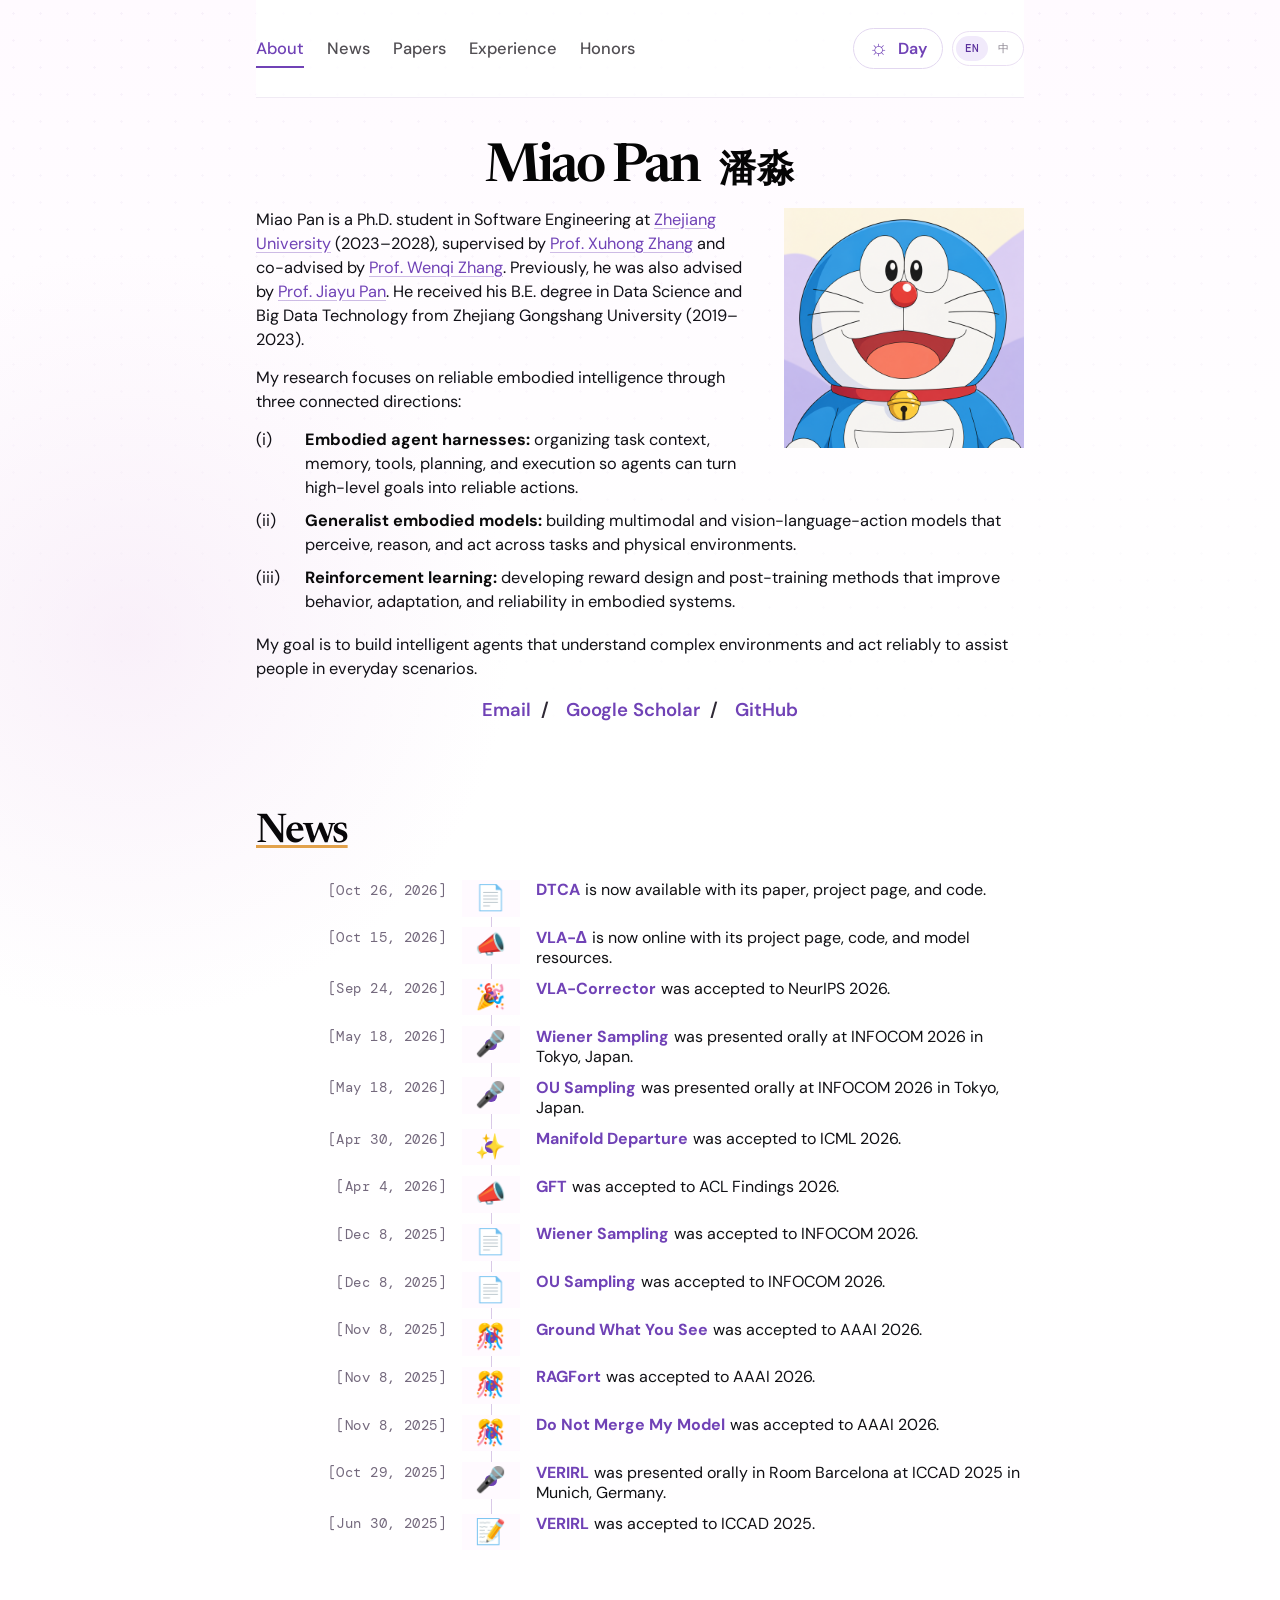
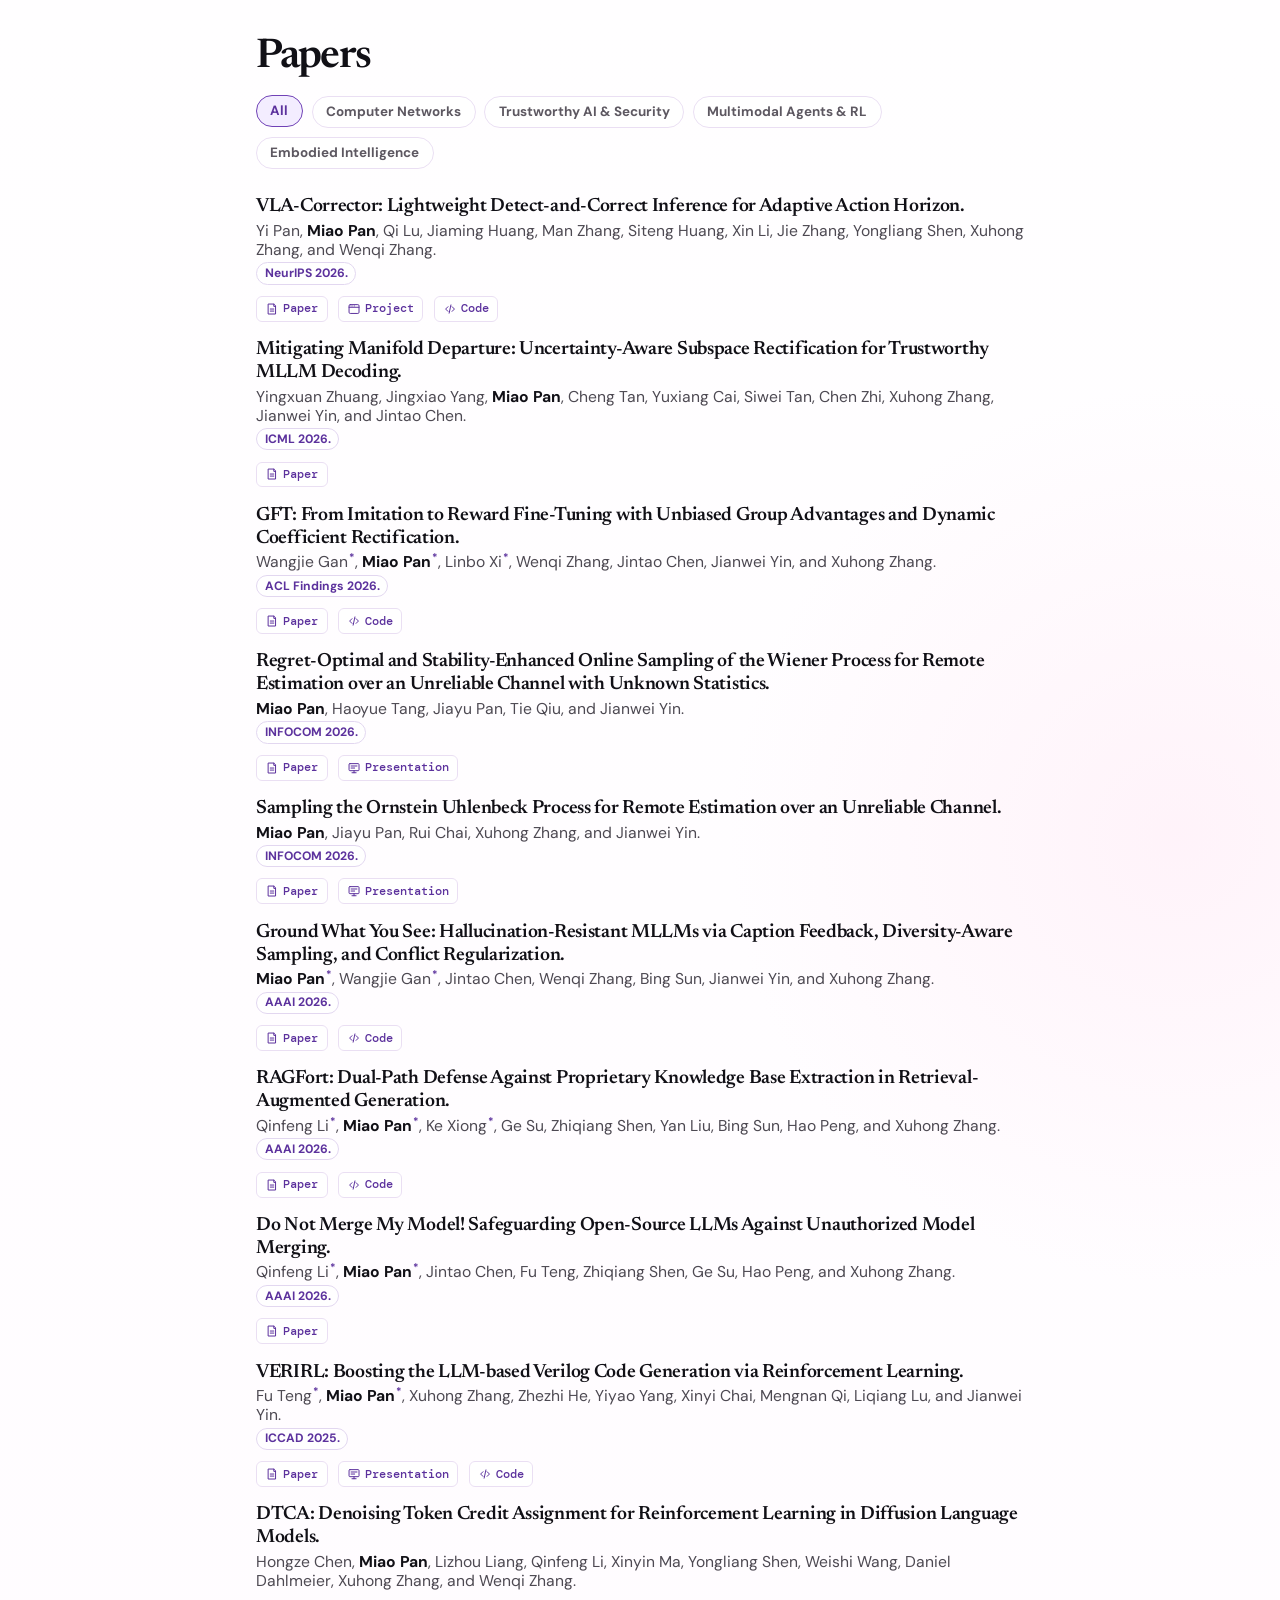
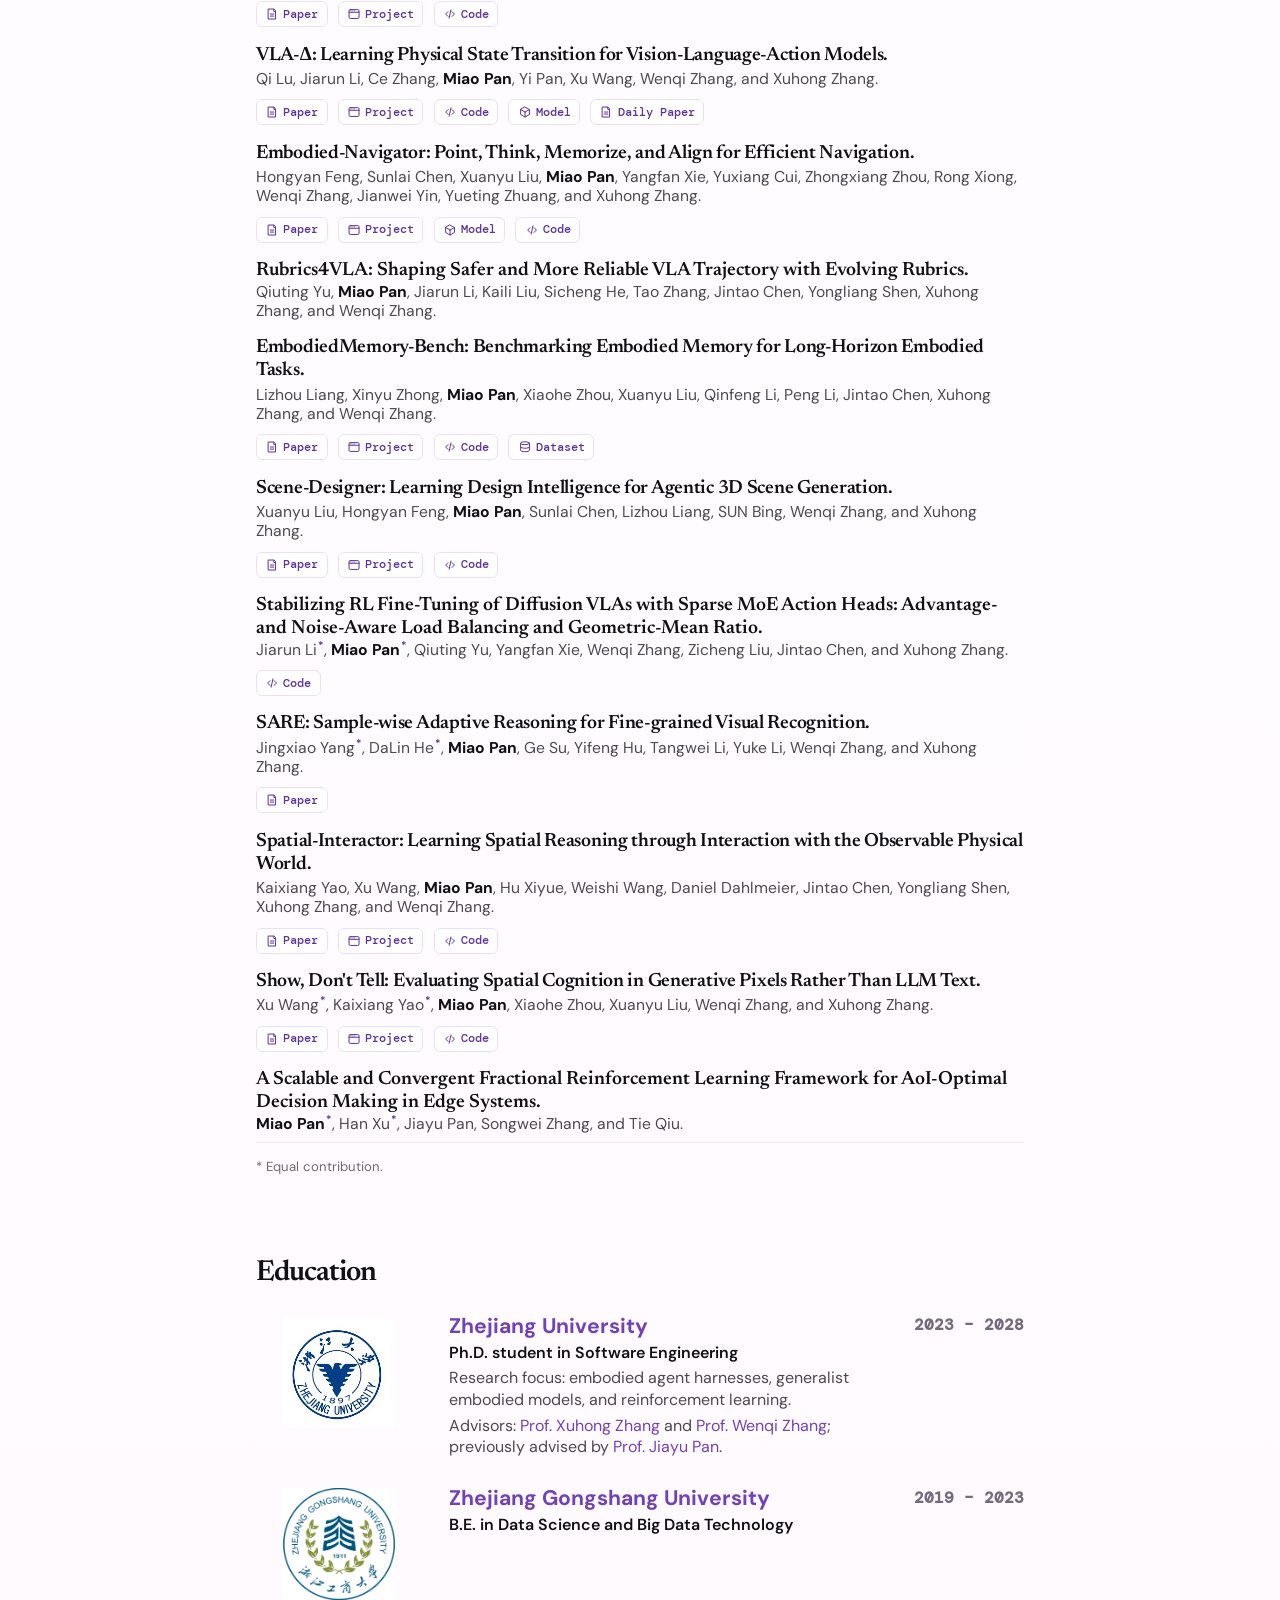
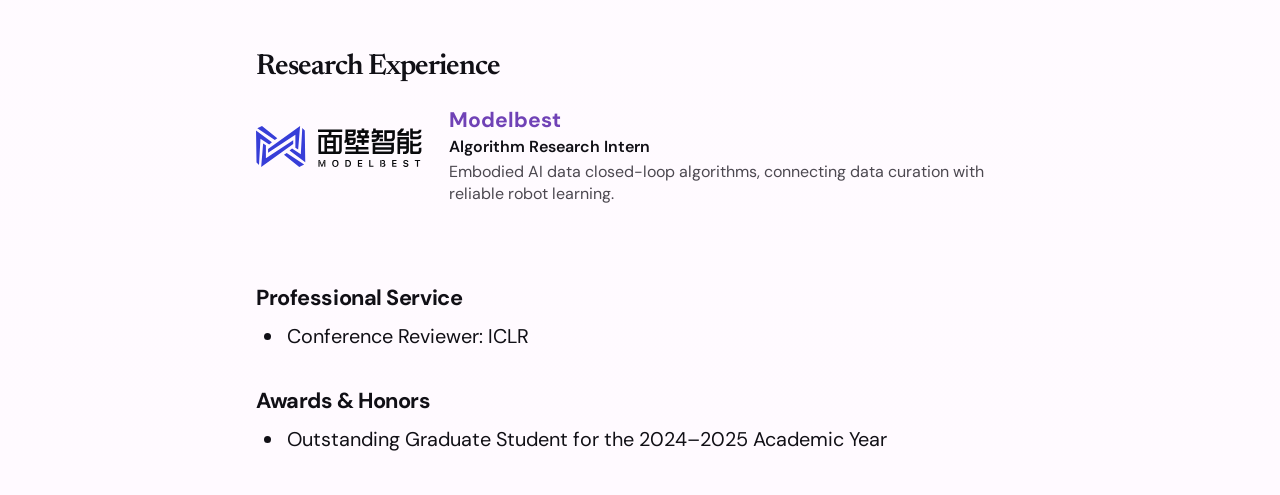
==== commit cf18bbfc: "Move unpublished papers after accepted papers" ====
--- a/version2/index.html
+++ b/version2/index.html
@@ -12,9 +12,9 @@
     <link rel="preconnect" href="https://fonts.googleapis.com">
     <link rel="preconnect" href="https://fonts.gstatic.com" crossorigin>
     <link href="https://fonts.googleapis.com/css2?family=DM+Mono:wght@400;500&family=DM+Sans:wght@400;500;600;700&family=Newsreader:opsz,wght@6..72,500;6..72,600;6..72,700&display=swap" rel="stylesheet">
-    <link rel="stylesheet" href="static/css/site.css?v=cv20261029b">
-    <script defer src="static/js/marked.min.js?v=cv20261029b"></script>
-    <script defer src="static/js/site.js?v=cv20261029b"></script>
+    <link rel="stylesheet" href="static/css/site.css?v=cv20261030a">
+    <script defer src="static/js/marked.min.js?v=cv20261030a"></script>
+    <script defer src="static/js/site.js?v=cv20261030a"></script>
 </head>
 
 <body>
